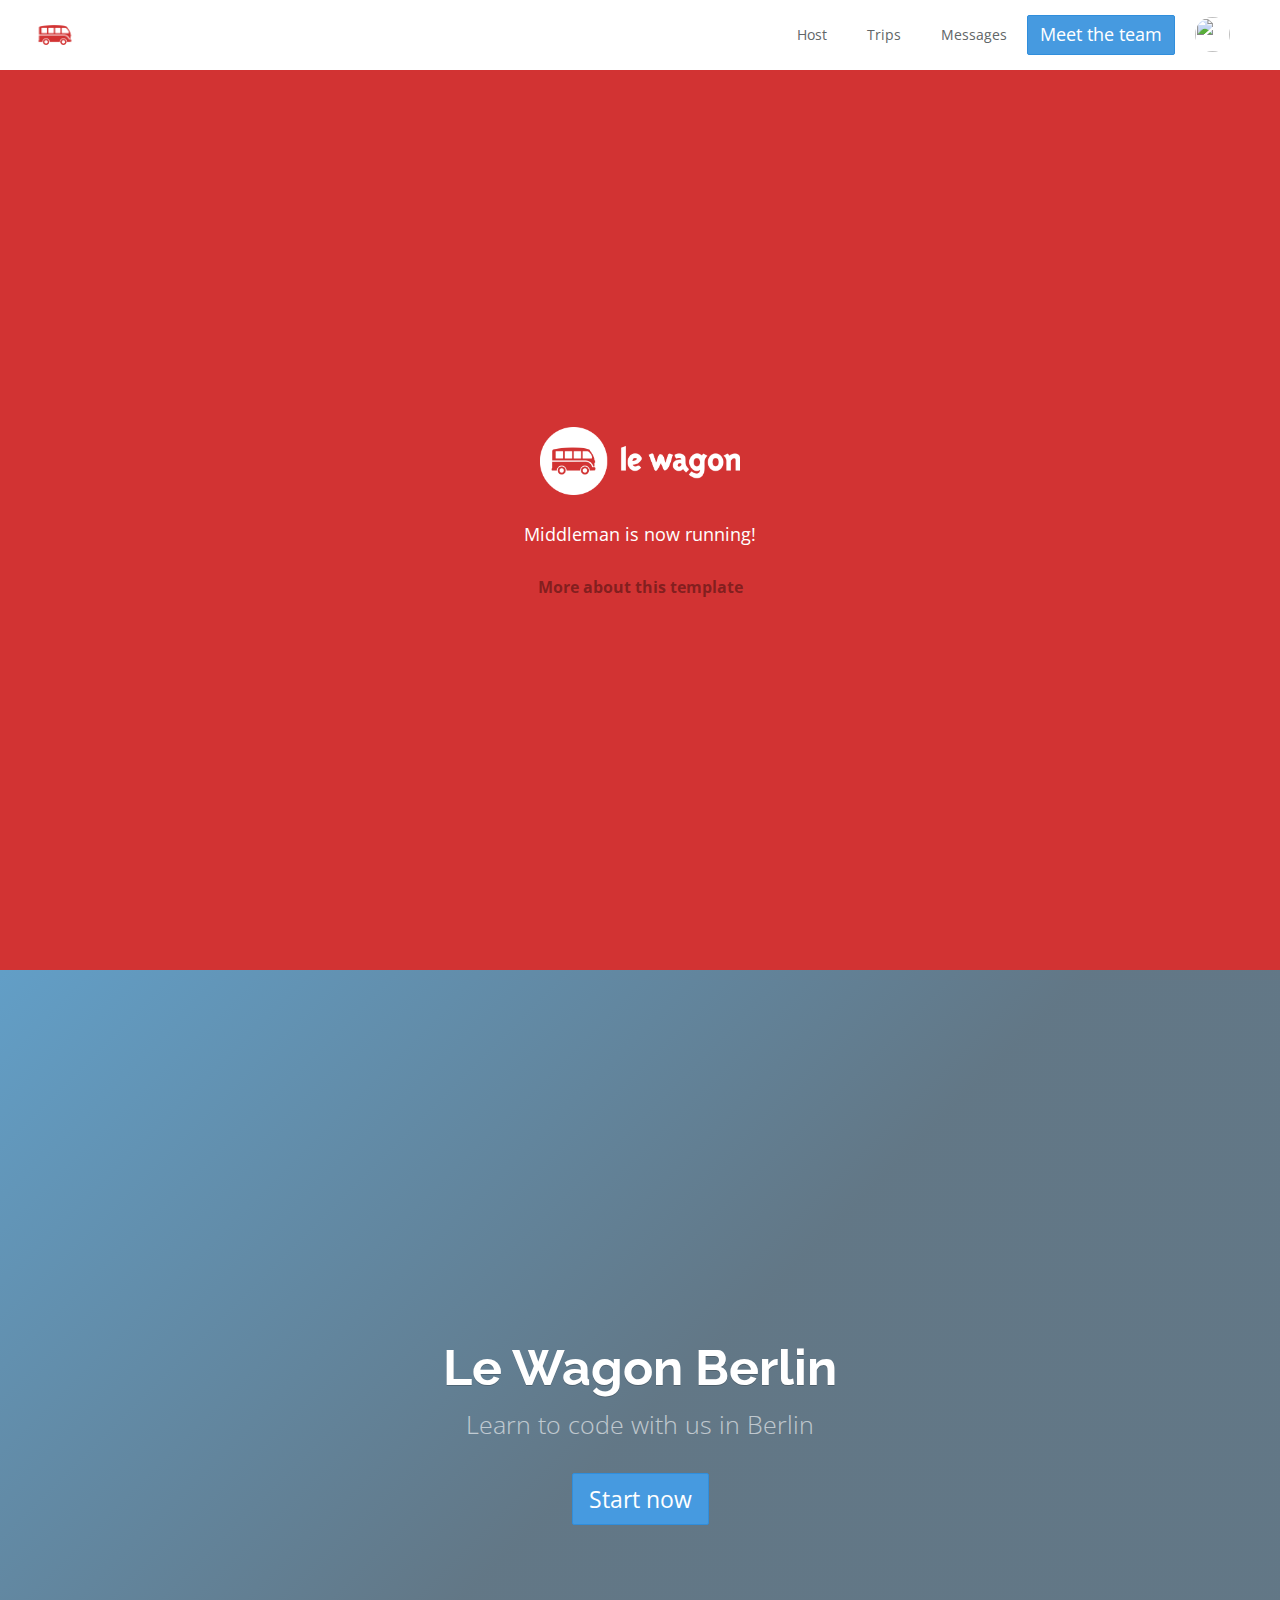
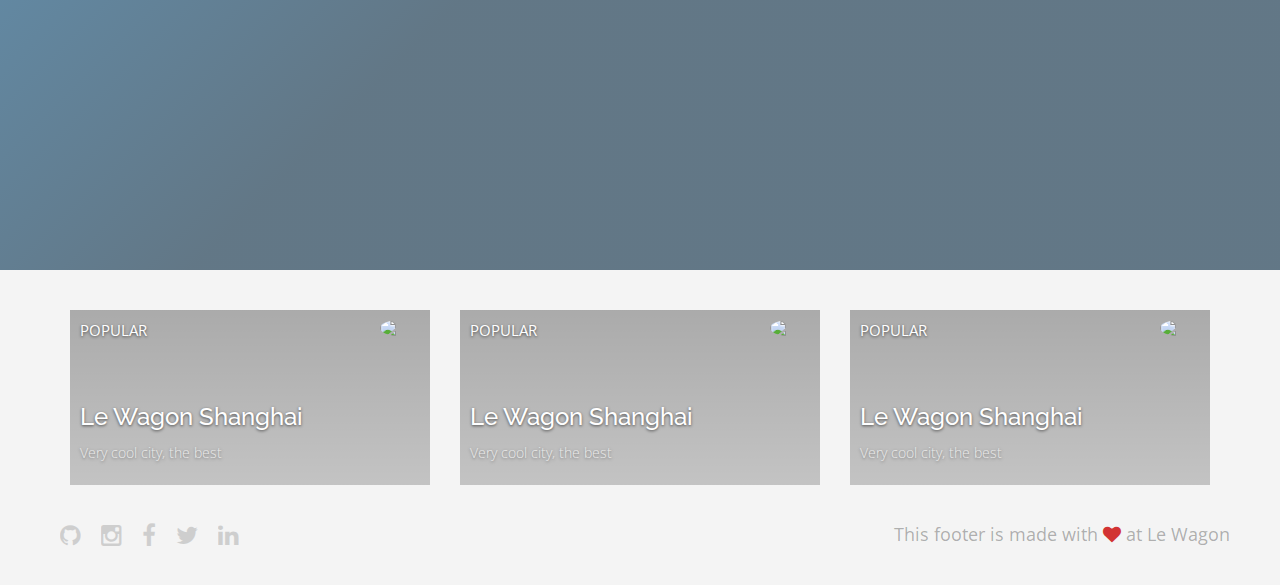
==== index.html @ bb5f1105 "Automated commit at 2017-10-23 10:32:48 UTC by middleman-deploy 2.0.0-alpha" ====
<!doctype html>
<html>
  <head>
    <meta charset="utf-8">
    <meta http-equiv="x-ua-compatible" content="ie=edge">
    <meta name="viewport"
          content="width=device-width, initial-scale=1, shrink-to-fit=no">
    <!-- Use the title from a page's frontmatter if it has one -->
    <title>Le Wagon - Middleman</title>
    <link href="stylesheets/application-5fa5c49d.css" rel="stylesheet" />
    <script src="javascripts/application-93de88c9.js"></script>
    <link href="images/favicon-f15af148.png" rel="icon" type="image/png" />
  </head>
  <body>


    <div class="navbar-wagon">
  <!-- Logo -->
  <a href="/" class="navbar-wagon-brand">
    <img src="images/logo-acc9c0ec.png" id="logo" alt="Logo" />
  </a>

  <!-- Right Navigation -->
  <div class="navbar-wagon-right hidden-xs hidden-sm">

    <a href="" class="navbar-wagon-item navbar-wagon-link">Host</a>
    <a href="" class="navbar-wagon-item navbar-wagon-link">Trips</a>
    <a href="" class="navbar-wagon-item navbar-wagon-link">Messages</a>
    <a href="team.html" class="btn btn-primary">Meet the team</a>

    <!-- Profile picture with dropdown list -->
    <div class="navbar-wagon-item">
      <div class="dropdown">
        <img src="https://kitt.lewagon.com/placeholder/users/ssaunier" class="avatar dropdown-toggle" id="navbar-wagon-menu" data-toggle="dropdown">
        <ul class="dropdown-menu dropdown-menu-right navbar-wagon-dropdown-menu">
          <li><a href="#">Profile</a></li>
          <li><a href="#">Dashboard</a></li>
          <li><a href="#">Log Out</a></li>
        </ul>
      </div>
    </div>
  </div>

  <!-- Dropdown appearing on mobile only -->
  <div class="navbar-wagon-item hidden-md hidden-lg">
    <div class="dropdown">
      <i class="fa fa-bars dropdown-toggle" data-toggle="dropdown"></i>
      <ul class="dropdown-menu dropdown-menu-right navbar-wagon-dropdown-menu">
        <li><a href="#">Host</a></li>
        <li><a href="#">Trips</a></li>
        <li><a href="#">Messagese</a></li>
      </ul>
    </div>
  </div>
</div>
   <!-- inject layouts/_navbar.html.erb -->
    <div id="home">
  <div class="home-content">
    <img src="images/logo-acc9c0ec.png" width="200" alt="Logo" />
    <p>
      Middleman is now running!
    </p>
    <p class="about">
      <a href="about.html">More about this template</a>
    </p>
  </div>
</div>

<div class="banner" style="background-image: linear-gradient(-225deg, rgba(0,101,168,0.6) 0%, rgba(0,36,61,0.6) 50%), url('https://kitt.lewagon.com/placeholder/cities/berlin');">
  <div class="banner-content">
    <h1>Le Wagon Berlin</h1>
    <p>Learn to code with us in Berlin</p>
    <a class="btn btn-primary btn-lg">Start now</a>
  </div>
</div>

<div class="container">
  <div class="row">
    <div class="col-xs-12 col-sm-4">
      <div class="card" style="background-image: linear-gradient(rgba(0,0,0,0.3), rgba(0,0,0,0.2)), url('https://kitt.lewagon.com/placeholder/cities/shanghai');">
        <div class="card-category">Popular</div>
        <div class="card-description">
          <h2>Le Wagon Shanghai</h2>
          <p>Very cool city, the best</p>
        </div>
        <img class="card-user" src="https://kitt.lewagon.com/placeholder/users/tgenaitay">
        <a class="card-link" href="#" ></a>
      </div>
    </div>
    <div class="col-xs-12 col-sm-4">
      <div class="card" style="background-image: linear-gradient(rgba(0,0,0,0.3), rgba(0,0,0,0.2)), url('https://kitt.lewagon.com/placeholder/cities/shanghai');">
        <div class="card-category">Popular</div>
        <div class="card-description">
          <h2>Le Wagon Shanghai</h2>
          <p>Very cool city, the best</p>
        </div>
        <img class="card-user" src="https://kitt.lewagon.com/placeholder/users/tgenaitay">
        <a class="card-link" href="#" ></a>
      </div>
    </div>
    <div class="col-xs-12 col-sm-4">
      <div class="card" style="background-image: linear-gradient(rgba(0,0,0,0.3), rgba(0,0,0,0.2)), url('https://kitt.lewagon.com/placeholder/cities/shanghai');">
        <div class="card-category">Popular</div>
        <div class="card-description">
          <h2>Le Wagon Shanghai</h2>
          <p>Very cool city, the best</p>
        </div>
        <img class="card-user" src="https://kitt.lewagon.com/placeholder/users/tgenaitay">
        <a class="card-link" href="#" ></a>
      </div>
    </div>
  </div>
</div>







                      <!-- Page content is injected here -->
    <div class="footer">
  <div class="footer-links">
    <a href="#"><i class="fa fa-github"></i></a>
    <a href="#"><i class="fa fa-instagram"></i></a>
    <a href="#"><i class="fa fa-facebook"></i></a>
    <a href="#"><i class="fa fa-twitter"></i></a>
    <a href="#"><i class="fa fa-linkedin"></i></a>
  </div>
  <div class="footer-copyright">
    This footer is made with <i class="fa fa-heart"></i> at Le Wagon
  </div>
</div>
   <!-- inject layouts/_footer.html.erb -->

  </body>
</html>
---- stylesheets/application-5fa5c49d.css ----
@import url("https://fonts.googleapis.com/css?family=Open+Sans:400,300,700|Raleway:400,100,300,700,500");/*!
 * Bootstrap v3.3.7 (http://getbootstrap.com)
 * Copyright 2011-2016 Twitter, Inc.
 * Licensed under MIT (https://github.com/twbs/bootstrap/blob/master/LICENSE)
 *//*! normalize.css v3.0.3 | MIT License | github.com/necolas/normalize.css */html{font-family:sans-serif;-ms-text-size-adjust:100%;-webkit-text-size-adjust:100%}body{margin:0}article,aside,details,figcaption,figure,footer,header,hgroup,main,menu,nav,section,summary{display:block}audio,canvas,progress,video{display:inline-block;vertical-align:baseline}audio:not([controls]){display:none;height:0}[hidden],template{display:none}a{background-color:transparent}a:active,a:hover{outline:0}abbr[title]{border-bottom:1px dotted}b,strong{font-weight:bold}dfn{font-style:italic}h1{font-size:2em;margin:0.67em 0}mark{background:#ff0;color:#000}small{font-size:80%}sub,sup{font-size:75%;line-height:0;position:relative;vertical-align:baseline}sup{top:-0.5em}sub{bottom:-0.25em}img{border:0}svg:not(:root){overflow:hidden}figure{margin:1em 40px}hr{-webkit-box-sizing:content-box;box-sizing:content-box;height:0}pre{overflow:auto}code,kbd,pre,samp{font-family:monospace, monospace;font-size:1em}button,input,optgroup,select,textarea{color:inherit;font:inherit;margin:0}button{overflow:visible}button,select{text-transform:none}button,html input[type="button"],input[type="reset"],input[type="submit"]{-webkit-appearance:button;cursor:pointer}button[disabled],html input[disabled]{cursor:default}button::-moz-focus-inner,input::-moz-focus-inner{border:0;padding:0}input{line-height:normal}input[type="checkbox"],input[type="radio"]{-webkit-box-sizing:border-box;box-sizing:border-box;padding:0}input[type="number"]::-webkit-inner-spin-button,input[type="number"]::-webkit-outer-spin-button{height:auto}input[type="search"]{-webkit-appearance:textfield;-webkit-box-sizing:content-box;box-sizing:content-box}input[type="search"]::-webkit-search-cancel-button,input[type="search"]::-webkit-search-decoration{-webkit-appearance:none}fieldset{border:1px solid #c0c0c0;margin:0 2px;padding:0.35em 0.625em 0.75em}legend{border:0;padding:0}textarea{overflow:auto}optgroup{font-weight:bold}table{border-collapse:collapse;border-spacing:0}td,th{padding:0}/*! Source: https://github.com/h5bp/html5-boilerplate/blob/master/src/css/main.css */@media print{*,*:before,*:after{background:transparent !important;color:#000 !important;-webkit-box-shadow:none !important;box-shadow:none !important;text-shadow:none !important}a,a:visited{text-decoration:underline}a[href]:after{content:" (" attr(href) ")"}abbr[title]:after{content:" (" attr(title) ")"}a[href^="#"]:after,a[href^="javascript:"]:after{content:""}pre,blockquote{border:1px solid #999;page-break-inside:avoid}thead{display:table-header-group}tr,img{page-break-inside:avoid}img{max-width:100% !important}p,h2,h3{orphans:3;widows:3}h2,h3{page-break-after:avoid}.navbar{display:none}.btn>.caret,.dropup>.btn>.caret{border-top-color:#000 !important}.label{border:1px solid #000}.table{border-collapse:collapse !important}.table td,.table th{background-color:#fff !important}.table-bordered th,.table-bordered td{border:1px solid #ddd !important}}@font-face{font-family:'Glyphicons Halflings';src:url("../assets/bootstrap/glyphicons-halflings-regular-86b6f62b.eot");src:url("../assets/bootstrap/glyphicons-halflings-regular-86b6f62b.eot?#iefix") format("embedded-opentype"),url("../assets/bootstrap/glyphicons-halflings-regular-ca35b697.woff2") format("woff2"),url("../assets/bootstrap/glyphicons-halflings-regular-278e49a8.woff") format("woff"),url("../assets/bootstrap/glyphicons-halflings-regular-44bc1850.ttf") format("truetype"),url("../assets/bootstrap/glyphicons-halflings-regular-de51a849.svg#glyphicons_halflingsregular") format("svg")}.glyphicon{position:relative;top:1px;display:inline-block;font-family:'Glyphicons Halflings';font-style:normal;font-weight:normal;line-height:1;-webkit-font-smoothing:antialiased;-moz-osx-font-smoothing:grayscale}.glyphicon-asterisk:before{content:"\002a"}.glyphicon-plus:before{content:"\002b"}.glyphicon-euro:before,.glyphicon-eur:before{content:"\20ac"}.glyphicon-minus:before{content:"\2212"}.glyphicon-cloud:before{content:"\2601"}.glyphicon-envelope:before{content:"\2709"}.glyphicon-pencil:before{content:"\270f"}.glyphicon-glass:before{content:"\e001"}.glyphicon-music:before{content:"\e002"}.glyphicon-search:before{content:"\e003"}.glyphicon-heart:before{content:"\e005"}.glyphicon-star:before{content:"\e006"}.glyphicon-star-empty:before{content:"\e007"}.glyphicon-user:before{content:"\e008"}.glyphicon-film:before{content:"\e009"}.glyphicon-th-large:before{content:"\e010"}.glyphicon-th:before{content:"\e011"}.glyphicon-th-list:before{content:"\e012"}.glyphicon-ok:before{content:"\e013"}.glyphicon-remove:before{content:"\e014"}.glyphicon-zoom-in:before{content:"\e015"}.glyphicon-zoom-out:before{content:"\e016"}.glyphicon-off:before{content:"\e017"}.glyphicon-signal:before{content:"\e018"}.glyphicon-cog:before{content:"\e019"}.glyphicon-trash:before{content:"\e020"}.glyphicon-home:before{content:"\e021"}.glyphicon-file:before{content:"\e022"}.glyphicon-time:before{content:"\e023"}.glyphicon-road:before{content:"\e024"}.glyphicon-download-alt:before{content:"\e025"}.glyphicon-download:before{content:"\e026"}.glyphicon-upload:before{content:"\e027"}.glyphicon-inbox:before{content:"\e028"}.glyphicon-play-circle:before{content:"\e029"}.glyphicon-repeat:before{content:"\e030"}.glyphicon-refresh:before{content:"\e031"}.glyphicon-list-alt:before{content:"\e032"}.glyphicon-lock:before{content:"\e033"}.glyphicon-flag:before{content:"\e034"}.glyphicon-headphones:before{content:"\e035"}.glyphicon-volume-off:before{content:"\e036"}.glyphicon-volume-down:before{content:"\e037"}.glyphicon-volume-up:before{content:"\e038"}.glyphicon-qrcode:before{content:"\e039"}.glyphicon-barcode:before{content:"\e040"}.glyphicon-tag:before{content:"\e041"}.glyphicon-tags:before{content:"\e042"}.glyphicon-book:before{content:"\e043"}.glyphicon-bookmark:before{content:"\e044"}.glyphicon-print:before{content:"\e045"}.glyphicon-camera:before{content:"\e046"}.glyphicon-font:before{content:"\e047"}.glyphicon-bold:before{content:"\e048"}.glyphicon-italic:before{content:"\e049"}.glyphicon-text-height:before{content:"\e050"}.glyphicon-text-width:before{content:"\e051"}.glyphicon-align-left:before{content:"\e052"}.glyphicon-align-center:before{content:"\e053"}.glyphicon-align-right:before{content:"\e054"}.glyphicon-align-justify:before{content:"\e055"}.glyphicon-list:before{content:"\e056"}.glyphicon-indent-left:before{content:"\e057"}.glyphicon-indent-right:before{content:"\e058"}.glyphicon-facetime-video:before{content:"\e059"}.glyphicon-picture:before{content:"\e060"}.glyphicon-map-marker:before{content:"\e062"}.glyphicon-adjust:before{content:"\e063"}.glyphicon-tint:before{content:"\e064"}.glyphicon-edit:before{content:"\e065"}.glyphicon-share:before{content:"\e066"}.glyphicon-check:before{content:"\e067"}.glyphicon-move:before{content:"\e068"}.glyphicon-step-backward:before{content:"\e069"}.glyphicon-fast-backward:before{content:"\e070"}.glyphicon-backward:before{content:"\e071"}.glyphicon-play:before{content:"\e072"}.glyphicon-pause:before{content:"\e073"}.glyphicon-stop:before{content:"\e074"}.glyphicon-forward:before{content:"\e075"}.glyphicon-fast-forward:before{content:"\e076"}.glyphicon-step-forward:before{content:"\e077"}.glyphicon-eject:before{content:"\e078"}.glyphicon-chevron-left:before{content:"\e079"}.glyphicon-chevron-right:before{content:"\e080"}.glyphicon-plus-sign:before{content:"\e081"}.glyphicon-minus-sign:before{content:"\e082"}.glyphicon-remove-sign:before{content:"\e083"}.glyphicon-ok-sign:before{content:"\e084"}.glyphicon-question-sign:before{content:"\e085"}.glyphicon-info-sign:before{content:"\e086"}.glyphicon-screenshot:before{content:"\e087"}.glyphicon-remove-circle:before{content:"\e088"}.glyphicon-ok-circle:before{content:"\e089"}.glyphicon-ban-circle:before{content:"\e090"}.glyphicon-arrow-left:before{content:"\e091"}.glyphicon-arrow-right:before{content:"\e092"}.glyphicon-arrow-up:before{content:"\e093"}.glyphicon-arrow-down:before{content:"\e094"}.glyphicon-share-alt:before{content:"\e095"}.glyphicon-resize-full:before{content:"\e096"}.glyphicon-resize-small:before{content:"\e097"}.glyphicon-exclamation-sign:before{content:"\e101"}.glyphicon-gift:before{content:"\e102"}.glyphicon-leaf:before{content:"\e103"}.glyphicon-fire:before{content:"\e104"}.glyphicon-eye-open:before{content:"\e105"}.glyphicon-eye-close:before{content:"\e106"}.glyphicon-warning-sign:before{content:"\e107"}.glyphicon-plane:before{content:"\e108"}.glyphicon-calendar:before{content:"\e109"}.glyphicon-random:before{content:"\e110"}.glyphicon-comment:before{content:"\e111"}.glyphicon-magnet:before{content:"\e112"}.glyphicon-chevron-up:before{content:"\e113"}.glyphicon-chevron-down:before{content:"\e114"}.glyphicon-retweet:before{content:"\e115"}.glyphicon-shopping-cart:before{content:"\e116"}.glyphicon-folder-close:before{content:"\e117"}.glyphicon-folder-open:before{content:"\e118"}.glyphicon-resize-vertical:before{content:"\e119"}.glyphicon-resize-horizontal:before{content:"\e120"}.glyphicon-hdd:before{content:"\e121"}.glyphicon-bullhorn:before{content:"\e122"}.glyphicon-bell:before{content:"\e123"}.glyphicon-certificate:before{content:"\e124"}.glyphicon-thumbs-up:before{content:"\e125"}.glyphicon-thumbs-down:before{content:"\e126"}.glyphicon-hand-right:before{content:"\e127"}.glyphicon-hand-left:before{content:"\e128"}.glyphicon-hand-up:before{content:"\e129"}.glyphicon-hand-down:before{content:"\e130"}.glyphicon-circle-arrow-right:before{content:"\e131"}.glyphicon-circle-arrow-left:before{content:"\e132"}.glyphicon-circle-arrow-up:before{content:"\e133"}.glyphicon-circle-arrow-down:before{content:"\e134"}.glyphicon-globe:before{content:"\e135"}.glyphicon-wrench:before{content:"\e136"}.glyphicon-tasks:before{content:"\e137"}.glyphicon-filter:before{content:"\e138"}.glyphicon-briefcase:before{content:"\e139"}.glyphicon-fullscreen:before{content:"\e140"}.glyphicon-dashboard:before{content:"\e141"}.glyphicon-paperclip:before{content:"\e142"}.glyphicon-heart-empty:before{content:"\e143"}.glyphicon-link:before{content:"\e144"}.glyphicon-phone:before{content:"\e145"}.glyphicon-pushpin:before{content:"\e146"}.glyphicon-usd:before{content:"\e148"}.glyphicon-gbp:before{content:"\e149"}.glyphicon-sort:before{content:"\e150"}.glyphicon-sort-by-alphabet:before{content:"\e151"}.glyphicon-sort-by-alphabet-alt:before{content:"\e152"}.glyphicon-sort-by-order:before{content:"\e153"}.glyphicon-sort-by-order-alt:before{content:"\e154"}.glyphicon-sort-by-attributes:before{content:"\e155"}.glyphicon-sort-by-attributes-alt:before{content:"\e156"}.glyphicon-unchecked:before{content:"\e157"}.glyphicon-expand:before{content:"\e158"}.glyphicon-collapse-down:before{content:"\e159"}.glyphicon-collapse-up:before{content:"\e160"}.glyphicon-log-in:before{content:"\e161"}.glyphicon-flash:before{content:"\e162"}.glyphicon-log-out:before{content:"\e163"}.glyphicon-new-window:before{content:"\e164"}.glyphicon-record:before{content:"\e165"}.glyphicon-save:before{content:"\e166"}.glyphicon-open:before{content:"\e167"}.glyphicon-saved:before{content:"\e168"}.glyphicon-import:before{content:"\e169"}.glyphicon-export:before{content:"\e170"}.glyphicon-send:before{content:"\e171"}.glyphicon-floppy-disk:before{content:"\e172"}.glyphicon-floppy-saved:before{content:"\e173"}.glyphicon-floppy-remove:before{content:"\e174"}.glyphicon-floppy-save:before{content:"\e175"}.glyphicon-floppy-open:before{content:"\e176"}.glyphicon-credit-card:before{content:"\e177"}.glyphicon-transfer:before{content:"\e178"}.glyphicon-cutlery:before{content:"\e179"}.glyphicon-header:before{content:"\e180"}.glyphicon-compressed:before{content:"\e181"}.glyphicon-earphone:before{content:"\e182"}.glyphicon-phone-alt:before{content:"\e183"}.glyphicon-tower:before{content:"\e184"}.glyphicon-stats:before{content:"\e185"}.glyphicon-sd-video:before{content:"\e186"}.glyphicon-hd-video:before{content:"\e187"}.glyphicon-subtitles:before{content:"\e188"}.glyphicon-sound-stereo:before{content:"\e189"}.glyphicon-sound-dolby:before{content:"\e190"}.glyphicon-sound-5-1:before{content:"\e191"}.glyphicon-sound-6-1:before{content:"\e192"}.glyphicon-sound-7-1:before{content:"\e193"}.glyphicon-copyright-mark:before{content:"\e194"}.glyphicon-registration-mark:before{content:"\e195"}.glyphicon-cloud-download:before{content:"\e197"}.glyphicon-cloud-upload:before{content:"\e198"}.glyphicon-tree-conifer:before{content:"\e199"}.glyphicon-tree-deciduous:before{content:"\e200"}.glyphicon-cd:before{content:"\e201"}.glyphicon-save-file:before{content:"\e202"}.glyphicon-open-file:before{content:"\e203"}.glyphicon-level-up:before{content:"\e204"}.glyphicon-copy:before{content:"\e205"}.glyphicon-paste:before{content:"\e206"}.glyphicon-alert:before{content:"\e209"}.glyphicon-equalizer:before{content:"\e210"}.glyphicon-king:before{content:"\e211"}.glyphicon-queen:before{content:"\e212"}.glyphicon-pawn:before{content:"\e213"}.glyphicon-bishop:before{content:"\e214"}.glyphicon-knight:before{content:"\e215"}.glyphicon-baby-formula:before{content:"\e216"}.glyphicon-tent:before{content:"\26fa"}.glyphicon-blackboard:before{content:"\e218"}.glyphicon-bed:before{content:"\e219"}.glyphicon-apple:before{content:"\f8ff"}.glyphicon-erase:before{content:"\e221"}.glyphicon-hourglass:before{content:"\231b"}.glyphicon-lamp:before{content:"\e223"}.glyphicon-duplicate:before{content:"\e224"}.glyphicon-piggy-bank:before{content:"\e225"}.glyphicon-scissors:before{content:"\e226"}.glyphicon-bitcoin:before{content:"\e227"}.glyphicon-btc:before{content:"\e227"}.glyphicon-xbt:before{content:"\e227"}.glyphicon-yen:before{content:"\00a5"}.glyphicon-jpy:before{content:"\00a5"}.glyphicon-ruble:before{content:"\20bd"}.glyphicon-rub:before{content:"\20bd"}.glyphicon-scale:before{content:"\e230"}.glyphicon-ice-lolly:before{content:"\e231"}.glyphicon-ice-lolly-tasted:before{content:"\e232"}.glyphicon-education:before{content:"\e233"}.glyphicon-option-horizontal:before{content:"\e234"}.glyphicon-option-vertical:before{content:"\e235"}.glyphicon-menu-hamburger:before{content:"\e236"}.glyphicon-modal-window:before{content:"\e237"}.glyphicon-oil:before{content:"\e238"}.glyphicon-grain:before{content:"\e239"}.glyphicon-sunglasses:before{content:"\e240"}.glyphicon-text-size:before{content:"\e241"}.glyphicon-text-color:before{content:"\e242"}.glyphicon-text-background:before{content:"\e243"}.glyphicon-object-align-top:before{content:"\e244"}.glyphicon-object-align-bottom:before{content:"\e245"}.glyphicon-object-align-horizontal:before{content:"\e246"}.glyphicon-object-align-left:before{content:"\e247"}.glyphicon-object-align-vertical:before{content:"\e248"}.glyphicon-object-align-right:before{content:"\e249"}.glyphicon-triangle-right:before{content:"\e250"}.glyphicon-triangle-left:before{content:"\e251"}.glyphicon-triangle-bottom:before{content:"\e252"}.glyphicon-triangle-top:before{content:"\e253"}.glyphicon-console:before{content:"\e254"}.glyphicon-superscript:before{content:"\e255"}.glyphicon-subscript:before{content:"\e256"}.glyphicon-menu-left:before{content:"\e257"}.glyphicon-menu-right:before{content:"\e258"}.glyphicon-menu-down:before{content:"\e259"}.glyphicon-menu-up:before{content:"\e260"}*{-webkit-box-sizing:border-box;box-sizing:border-box}*:before,*:after{-webkit-box-sizing:border-box;box-sizing:border-box}html{font-size:10px;-webkit-tap-highlight-color:transparent}body{font-family:"Open Sans", "Helvetica", "sans-serif";font-size:18px;line-height:1.42857143;color:#333333;background-color:#F4F4F4}input,button,select,textarea{font-family:inherit;font-size:inherit;line-height:inherit}a{color:#469AE0;text-decoration:none}a:hover,a:focus{color:#1f74ba;text-decoration:underline}a:focus{outline:5px auto -webkit-focus-ring-color;outline-offset:-2px}figure{margin:0}img{vertical-align:middle}.img-responsive{display:block;max-width:100%;height:auto}.img-rounded{border-radius:2px}.img-thumbnail{padding:4px;line-height:1.42857143;background-color:#F4F4F4;border:1px solid #ddd;border-radius:2px;-webkit-transition:all 0.2s ease-in-out;transition:all 0.2s ease-in-out;display:inline-block;max-width:100%;height:auto}.img-circle{border-radius:50%}hr{margin-top:25px;margin-bottom:25px;border:0;border-top:1px solid #eeeeee}.sr-only{position:absolute;width:1px;height:1px;margin:-1px;padding:0;overflow:hidden;clip:rect(0, 0, 0, 0);border:0}.sr-only-focusable:active,.sr-only-focusable:focus{position:static;width:auto;height:auto;margin:0;overflow:visible;clip:auto}[role="button"]{cursor:pointer}h1,h2,h3,h4,h5,h6,.h1,.h2,.h3,.h4,.h5,.h6{font-family:"Raleway", "Helvetica", "sans-serif";font-weight:500;line-height:1.1;color:inherit}h1 small,h1 .small,h2 small,h2 .small,h3 small,h3 .small,h4 small,h4 .small,h5 small,h5 .small,h6 small,h6 .small,.h1 small,.h1 .small,.h2 small,.h2 .small,.h3 small,.h3 .small,.h4 small,.h4 .small,.h5 small,.h5 .small,.h6 small,.h6 .small{font-weight:normal;line-height:1;color:#777777}h1,.h1,h2,.h2,h3,.h3{margin-top:25px;margin-bottom:12.5px}h1 small,h1 .small,.h1 small,.h1 .small,h2 small,h2 .small,.h2 small,.h2 .small,h3 small,h3 .small,.h3 small,.h3 .small{font-size:65%}h4,.h4,h5,.h5,h6,.h6{margin-top:12.5px;margin-bottom:12.5px}h4 small,h4 .small,.h4 small,.h4 .small,h5 small,h5 .small,.h5 small,.h5 .small,h6 small,h6 .small,.h6 small,.h6 .small{font-size:75%}h1,.h1{font-size:46px}h2,.h2{font-size:38px}h3,.h3{font-size:31px}h4,.h4{font-size:23px}h5,.h5{font-size:18px}h6,.h6{font-size:16px}p{margin:0 0 12.5px}.lead{margin-bottom:25px;font-size:20px;font-weight:300;line-height:1.4}@media (min-width: 768px){.lead{font-size:27px}}small,.small{font-size:88%}mark,.mark{background-color:#fcf8e3;padding:.2em}.text-left{text-align:left}.text-right{text-align:right}.text-center{text-align:center}.text-justify{text-align:justify}.text-nowrap{white-space:nowrap}.text-lowercase{text-transform:lowercase}.text-uppercase,.initialism{text-transform:uppercase}.text-capitalize{text-transform:capitalize}.text-muted{color:#777777}.text-primary{color:#469AE0}a.text-primary:hover,a.text-primary:focus{color:#2381d0}.text-success{color:#3c763d}a.text-success:hover,a.text-success:focus{color:#2b542c}.text-info{color:#31708f}a.text-info:hover,a.text-info:focus{color:#245269}.text-warning{color:#8a6d3b}a.text-warning:hover,a.text-warning:focus{color:#66512c}.text-danger{color:#a94442}a.text-danger:hover,a.text-danger:focus{color:#843534}.bg-primary{color:#fff}.bg-primary{background-color:#469AE0}a.bg-primary:hover,a.bg-primary:focus{background-color:#2381d0}.bg-success{background-color:#dff0d8}a.bg-success:hover,a.bg-success:focus{background-color:#c1e2b3}.bg-info{background-color:#d9edf7}a.bg-info:hover,a.bg-info:focus{background-color:#afd9ee}.bg-warning{background-color:#fcf8e3}a.bg-warning:hover,a.bg-warning:focus{background-color:#f7ecb5}.bg-danger{background-color:#f2dede}a.bg-danger:hover,a.bg-danger:focus{background-color:#e4b9b9}.page-header{padding-bottom:11.5px;margin:50px 0 25px;border-bottom:1px solid #eeeeee}ul,ol{margin-top:0;margin-bottom:12.5px}ul ul,ul ol,ol ul,ol ol{margin-bottom:0}.list-unstyled{padding-left:0;list-style:none}.list-inline{padding-left:0;list-style:none;margin-left:-5px}.list-inline>li{display:inline-block;padding-left:5px;padding-right:5px}dl{margin-top:0;margin-bottom:25px}dt,dd{line-height:1.42857143}dt{font-weight:bold}dd{margin-left:0}.dl-horizontal dd:before,.dl-horizontal dd:after{content:" ";display:table}.dl-horizontal dd:after{clear:both}@media (min-width: 768px){.dl-horizontal dt{float:left;width:160px;clear:left;text-align:right;overflow:hidden;text-overflow:ellipsis;white-space:nowrap}.dl-horizontal dd{margin-left:180px}}abbr[title],abbr[data-original-title]{cursor:help;border-bottom:1px dotted #777777}.initialism{font-size:90%}blockquote{padding:12.5px 25px;margin:0 0 25px;font-size:22.5px;border-left:5px solid #eeeeee}blockquote p:last-child,blockquote ul:last-child,blockquote ol:last-child{margin-bottom:0}blockquote footer,blockquote small,blockquote .small{display:block;font-size:80%;line-height:1.42857143;color:#777777}blockquote footer:before,blockquote small:before,blockquote .small:before{content:'\2014 \00A0'}.blockquote-reverse,blockquote.pull-right{padding-right:15px;padding-left:0;border-right:5px solid #eeeeee;border-left:0;text-align:right}.blockquote-reverse footer:before,.blockquote-reverse small:before,.blockquote-reverse .small:before,blockquote.pull-right footer:before,blockquote.pull-right small:before,blockquote.pull-right .small:before{content:''}.blockquote-reverse footer:after,.blockquote-reverse small:after,.blockquote-reverse .small:after,blockquote.pull-right footer:after,blockquote.pull-right small:after,blockquote.pull-right .small:after{content:'\00A0 \2014'}address{margin-bottom:25px;font-style:normal;line-height:1.42857143}code,kbd,pre,samp{font-family:Menlo, Monaco, Consolas, "Courier New", monospace}code{padding:2px 4px;font-size:90%;color:#c7254e;background-color:#f9f2f4;border-radius:2px}kbd{padding:2px 4px;font-size:90%;color:#fff;background-color:#333;border-radius:2px;-webkit-box-shadow:inset 0 -1px 0 rgba(0,0,0,0.25);box-shadow:inset 0 -1px 0 rgba(0,0,0,0.25)}kbd kbd{padding:0;font-size:100%;font-weight:bold;-webkit-box-shadow:none;box-shadow:none}pre{display:block;padding:12px;margin:0 0 12.5px;font-size:17px;line-height:1.42857143;word-break:break-all;word-wrap:break-word;color:#333333;background-color:#f5f5f5;border:1px solid #ccc;border-radius:2px}pre code{padding:0;font-size:inherit;color:inherit;white-space:pre-wrap;background-color:transparent;border-radius:0}.pre-scrollable{max-height:340px;overflow-y:scroll}.container{margin-right:auto;margin-left:auto;padding-left:15px;padding-right:15px}.container:before,.container:after{content:" ";display:table}.container:after{clear:both}@media (min-width: 768px){.container{width:750px}}@media (min-width: 992px){.container{width:970px}}@media (min-width: 1200px){.container{width:1170px}}.container-fluid{margin-right:auto;margin-left:auto;padding-left:15px;padding-right:15px}.container-fluid:before,.container-fluid:after{content:" ";display:table}.container-fluid:after{clear:both}.row{margin-left:-15px;margin-right:-15px}.row:before,.row:after{content:" ";display:table}.row:after{clear:both}.col-xs-1,.col-sm-1,.col-md-1,.col-lg-1,.col-xs-2,.col-sm-2,.col-md-2,.col-lg-2,.col-xs-3,.col-sm-3,.col-md-3,.col-lg-3,.col-xs-4,.col-sm-4,.col-md-4,.col-lg-4,.col-xs-5,.col-sm-5,.col-md-5,.col-lg-5,.col-xs-6,.col-sm-6,.col-md-6,.col-lg-6,.col-xs-7,.col-sm-7,.col-md-7,.col-lg-7,.col-xs-8,.col-sm-8,.col-md-8,.col-lg-8,.col-xs-9,.col-sm-9,.col-md-9,.col-lg-9,.col-xs-10,.col-sm-10,.col-md-10,.col-lg-10,.col-xs-11,.col-sm-11,.col-md-11,.col-lg-11,.col-xs-12,.col-sm-12,.col-md-12,.col-lg-12{position:relative;min-height:1px;padding-left:15px;padding-right:15px}.col-xs-1,.col-xs-2,.col-xs-3,.col-xs-4,.col-xs-5,.col-xs-6,.col-xs-7,.col-xs-8,.col-xs-9,.col-xs-10,.col-xs-11,.col-xs-12{float:left}.col-xs-1{width:8.33333333%}.col-xs-2{width:16.66666667%}.col-xs-3{width:25%}.col-xs-4{width:33.33333333%}.col-xs-5{width:41.66666667%}.col-xs-6{width:50%}.col-xs-7{width:58.33333333%}.col-xs-8{width:66.66666667%}.col-xs-9{width:75%}.col-xs-10{width:83.33333333%}.col-xs-11{width:91.66666667%}.col-xs-12{width:100%}.col-xs-pull-0{right:auto}.col-xs-pull-1{right:8.33333333%}.col-xs-pull-2{right:16.66666667%}.col-xs-pull-3{right:25%}.col-xs-pull-4{right:33.33333333%}.col-xs-pull-5{right:41.66666667%}.col-xs-pull-6{right:50%}.col-xs-pull-7{right:58.33333333%}.col-xs-pull-8{right:66.66666667%}.col-xs-pull-9{right:75%}.col-xs-pull-10{right:83.33333333%}.col-xs-pull-11{right:91.66666667%}.col-xs-pull-12{right:100%}.col-xs-push-0{left:auto}.col-xs-push-1{left:8.33333333%}.col-xs-push-2{left:16.66666667%}.col-xs-push-3{left:25%}.col-xs-push-4{left:33.33333333%}.col-xs-push-5{left:41.66666667%}.col-xs-push-6{left:50%}.col-xs-push-7{left:58.33333333%}.col-xs-push-8{left:66.66666667%}.col-xs-push-9{left:75%}.col-xs-push-10{left:83.33333333%}.col-xs-push-11{left:91.66666667%}.col-xs-push-12{left:100%}.col-xs-offset-0{margin-left:0%}.col-xs-offset-1{margin-left:8.33333333%}.col-xs-offset-2{margin-left:16.66666667%}.col-xs-offset-3{margin-left:25%}.col-xs-offset-4{margin-left:33.33333333%}.col-xs-offset-5{margin-left:41.66666667%}.col-xs-offset-6{margin-left:50%}.col-xs-offset-7{margin-left:58.33333333%}.col-xs-offset-8{margin-left:66.66666667%}.col-xs-offset-9{margin-left:75%}.col-xs-offset-10{margin-left:83.33333333%}.col-xs-offset-11{margin-left:91.66666667%}.col-xs-offset-12{margin-left:100%}@media (min-width: 768px){.col-sm-1,.col-sm-2,.col-sm-3,.col-sm-4,.col-sm-5,.col-sm-6,.col-sm-7,.col-sm-8,.col-sm-9,.col-sm-10,.col-sm-11,.col-sm-12{float:left}.col-sm-1{width:8.33333333%}.col-sm-2{width:16.66666667%}.col-sm-3{width:25%}.col-sm-4{width:33.33333333%}.col-sm-5{width:41.66666667%}.col-sm-6{width:50%}.col-sm-7{width:58.33333333%}.col-sm-8{width:66.66666667%}.col-sm-9{width:75%}.col-sm-10{width:83.33333333%}.col-sm-11{width:91.66666667%}.col-sm-12{width:100%}.col-sm-pull-0{right:auto}.col-sm-pull-1{right:8.33333333%}.col-sm-pull-2{right:16.66666667%}.col-sm-pull-3{right:25%}.col-sm-pull-4{right:33.33333333%}.col-sm-pull-5{right:41.66666667%}.col-sm-pull-6{right:50%}.col-sm-pull-7{right:58.33333333%}.col-sm-pull-8{right:66.66666667%}.col-sm-pull-9{right:75%}.col-sm-pull-10{right:83.33333333%}.col-sm-pull-11{right:91.66666667%}.col-sm-pull-12{right:100%}.col-sm-push-0{left:auto}.col-sm-push-1{left:8.33333333%}.col-sm-push-2{left:16.66666667%}.col-sm-push-3{left:25%}.col-sm-push-4{left:33.33333333%}.col-sm-push-5{left:41.66666667%}.col-sm-push-6{left:50%}.col-sm-push-7{left:58.33333333%}.col-sm-push-8{left:66.66666667%}.col-sm-push-9{left:75%}.col-sm-push-10{left:83.33333333%}.col-sm-push-11{left:91.66666667%}.col-sm-push-12{left:100%}.col-sm-offset-0{margin-left:0%}.col-sm-offset-1{margin-left:8.33333333%}.col-sm-offset-2{margin-left:16.66666667%}.col-sm-offset-3{margin-left:25%}.col-sm-offset-4{margin-left:33.33333333%}.col-sm-offset-5{margin-left:41.66666667%}.col-sm-offset-6{margin-left:50%}.col-sm-offset-7{margin-left:58.33333333%}.col-sm-offset-8{margin-left:66.66666667%}.col-sm-offset-9{margin-left:75%}.col-sm-offset-10{margin-left:83.33333333%}.col-sm-offset-11{margin-left:91.66666667%}.col-sm-offset-12{margin-left:100%}}@media (min-width: 992px){.col-md-1,.col-md-2,.col-md-3,.col-md-4,.col-md-5,.col-md-6,.col-md-7,.col-md-8,.col-md-9,.col-md-10,.col-md-11,.col-md-12{float:left}.col-md-1{width:8.33333333%}.col-md-2{width:16.66666667%}.col-md-3{width:25%}.col-md-4{width:33.33333333%}.col-md-5{width:41.66666667%}.col-md-6{width:50%}.col-md-7{width:58.33333333%}.col-md-8{width:66.66666667%}.col-md-9{width:75%}.col-md-10{width:83.33333333%}.col-md-11{width:91.66666667%}.col-md-12{width:100%}.col-md-pull-0{right:auto}.col-md-pull-1{right:8.33333333%}.col-md-pull-2{right:16.66666667%}.col-md-pull-3{right:25%}.col-md-pull-4{right:33.33333333%}.col-md-pull-5{right:41.66666667%}.col-md-pull-6{right:50%}.col-md-pull-7{right:58.33333333%}.col-md-pull-8{right:66.66666667%}.col-md-pull-9{right:75%}.col-md-pull-10{right:83.33333333%}.col-md-pull-11{right:91.66666667%}.col-md-pull-12{right:100%}.col-md-push-0{left:auto}.col-md-push-1{left:8.33333333%}.col-md-push-2{left:16.66666667%}.col-md-push-3{left:25%}.col-md-push-4{left:33.33333333%}.col-md-push-5{left:41.66666667%}.col-md-push-6{left:50%}.col-md-push-7{left:58.33333333%}.col-md-push-8{left:66.66666667%}.col-md-push-9{left:75%}.col-md-push-10{left:83.33333333%}.col-md-push-11{left:91.66666667%}.col-md-push-12{left:100%}.col-md-offset-0{margin-left:0%}.col-md-offset-1{margin-left:8.33333333%}.col-md-offset-2{margin-left:16.66666667%}.col-md-offset-3{margin-left:25%}.col-md-offset-4{margin-left:33.33333333%}.col-md-offset-5{margin-left:41.66666667%}.col-md-offset-6{margin-left:50%}.col-md-offset-7{margin-left:58.33333333%}.col-md-offset-8{margin-left:66.66666667%}.col-md-offset-9{margin-left:75%}.col-md-offset-10{margin-left:83.33333333%}.col-md-offset-11{margin-left:91.66666667%}.col-md-offset-12{margin-left:100%}}@media (min-width: 1200px){.col-lg-1,.col-lg-2,.col-lg-3,.col-lg-4,.col-lg-5,.col-lg-6,.col-lg-7,.col-lg-8,.col-lg-9,.col-lg-10,.col-lg-11,.col-lg-12{float:left}.col-lg-1{width:8.33333333%}.col-lg-2{width:16.66666667%}.col-lg-3{width:25%}.col-lg-4{width:33.33333333%}.col-lg-5{width:41.66666667%}.col-lg-6{width:50%}.col-lg-7{width:58.33333333%}.col-lg-8{width:66.66666667%}.col-lg-9{width:75%}.col-lg-10{width:83.33333333%}.col-lg-11{width:91.66666667%}.col-lg-12{width:100%}.col-lg-pull-0{right:auto}.col-lg-pull-1{right:8.33333333%}.col-lg-pull-2{right:16.66666667%}.col-lg-pull-3{right:25%}.col-lg-pull-4{right:33.33333333%}.col-lg-pull-5{right:41.66666667%}.col-lg-pull-6{right:50%}.col-lg-pull-7{right:58.33333333%}.col-lg-pull-8{right:66.66666667%}.col-lg-pull-9{right:75%}.col-lg-pull-10{right:83.33333333%}.col-lg-pull-11{right:91.66666667%}.col-lg-pull-12{right:100%}.col-lg-push-0{left:auto}.col-lg-push-1{left:8.33333333%}.col-lg-push-2{left:16.66666667%}.col-lg-push-3{left:25%}.col-lg-push-4{left:33.33333333%}.col-lg-push-5{left:41.66666667%}.col-lg-push-6{left:50%}.col-lg-push-7{left:58.33333333%}.col-lg-push-8{left:66.66666667%}.col-lg-push-9{left:75%}.col-lg-push-10{left:83.33333333%}.col-lg-push-11{left:91.66666667%}.col-lg-push-12{left:100%}.col-lg-offset-0{margin-left:0%}.col-lg-offset-1{margin-left:8.33333333%}.col-lg-offset-2{margin-left:16.66666667%}.col-lg-offset-3{margin-left:25%}.col-lg-offset-4{margin-left:33.33333333%}.col-lg-offset-5{margin-left:41.66666667%}.col-lg-offset-6{margin-left:50%}.col-lg-offset-7{margin-left:58.33333333%}.col-lg-offset-8{margin-left:66.66666667%}.col-lg-offset-9{margin-left:75%}.col-lg-offset-10{margin-left:83.33333333%}.col-lg-offset-11{margin-left:91.66666667%}.col-lg-offset-12{margin-left:100%}}table{background-color:transparent}caption{padding-top:8px;padding-bottom:8px;color:#777777;text-align:left}th{text-align:left}.table{width:100%;max-width:100%;margin-bottom:25px}.table>thead>tr>th,.table>thead>tr>td,.table>tbody>tr>th,.table>tbody>tr>td,.table>tfoot>tr>th,.table>tfoot>tr>td{padding:8px;line-height:1.42857143;vertical-align:top;border-top:1px solid #ddd}.table>thead>tr>th{vertical-align:bottom;border-bottom:2px solid #ddd}.table>caption+thead>tr:first-child>th,.table>caption+thead>tr:first-child>td,.table>colgroup+thead>tr:first-child>th,.table>colgroup+thead>tr:first-child>td,.table>thead:first-child>tr:first-child>th,.table>thead:first-child>tr:first-child>td{border-top:0}.table>tbody+tbody{border-top:2px solid #ddd}.table .table{background-color:#F4F4F4}.table-condensed>thead>tr>th,.table-condensed>thead>tr>td,.table-condensed>tbody>tr>th,.table-condensed>tbody>tr>td,.table-condensed>tfoot>tr>th,.table-condensed>tfoot>tr>td{padding:5px}.table-bordered{border:1px solid #ddd}.table-bordered>thead>tr>th,.table-bordered>thead>tr>td,.table-bordered>tbody>tr>th,.table-bordered>tbody>tr>td,.table-bordered>tfoot>tr>th,.table-bordered>tfoot>tr>td{border:1px solid #ddd}.table-bordered>thead>tr>th,.table-bordered>thead>tr>td{border-bottom-width:2px}.table-striped>tbody>tr:nth-of-type(odd){background-color:#f9f9f9}.table-hover>tbody>tr:hover{background-color:#f5f5f5}table col[class*="col-"]{position:static;float:none;display:table-column}table td[class*="col-"],table th[class*="col-"]{position:static;float:none;display:table-cell}.table>thead>tr>td.active,.table>thead>tr>th.active,.table>thead>tr.active>td,.table>thead>tr.active>th,.table>tbody>tr>td.active,.table>tbody>tr>th.active,.table>tbody>tr.active>td,.table>tbody>tr.active>th,.table>tfoot>tr>td.active,.table>tfoot>tr>th.active,.table>tfoot>tr.active>td,.table>tfoot>tr.active>th{background-color:#f5f5f5}.table-hover>tbody>tr>td.active:hover,.table-hover>tbody>tr>th.active:hover,.table-hover>tbody>tr.active:hover>td,.table-hover>tbody>tr:hover>.active,.table-hover>tbody>tr.active:hover>th{background-color:#e8e8e8}.table>thead>tr>td.success,.table>thead>tr>th.success,.table>thead>tr.success>td,.table>thead>tr.success>th,.table>tbody>tr>td.success,.table>tbody>tr>th.success,.table>tbody>tr.success>td,.table>tbody>tr.success>th,.table>tfoot>tr>td.success,.table>tfoot>tr>th.success,.table>tfoot>tr.success>td,.table>tfoot>tr.success>th{background-color:#dff0d8}.table-hover>tbody>tr>td.success:hover,.table-hover>tbody>tr>th.success:hover,.table-hover>tbody>tr.success:hover>td,.table-hover>tbody>tr:hover>.success,.table-hover>tbody>tr.success:hover>th{background-color:#d0e9c6}.table>thead>tr>td.info,.table>thead>tr>th.info,.table>thead>tr.info>td,.table>thead>tr.info>th,.table>tbody>tr>td.info,.table>tbody>tr>th.info,.table>tbody>tr.info>td,.table>tbody>tr.info>th,.table>tfoot>tr>td.info,.table>tfoot>tr>th.info,.table>tfoot>tr.info>td,.table>tfoot>tr.info>th{background-color:#d9edf7}.table-hover>tbody>tr>td.info:hover,.table-hover>tbody>tr>th.info:hover,.table-hover>tbody>tr.info:hover>td,.table-hover>tbody>tr:hover>.info,.table-hover>tbody>tr.info:hover>th{background-color:#c4e3f3}.table>thead>tr>td.warning,.table>thead>tr>th.warning,.table>thead>tr.warning>td,.table>thead>tr.warning>th,.table>tbody>tr>td.warning,.table>tbody>tr>th.warning,.table>tbody>tr.warning>td,.table>tbody>tr.warning>th,.table>tfoot>tr>td.warning,.table>tfoot>tr>th.warning,.table>tfoot>tr.warning>td,.table>tfoot>tr.warning>th{background-color:#fcf8e3}.table-hover>tbody>tr>td.warning:hover,.table-hover>tbody>tr>th.warning:hover,.table-hover>tbody>tr.warning:hover>td,.table-hover>tbody>tr:hover>.warning,.table-hover>tbody>tr.warning:hover>th{background-color:#faf2cc}.table>thead>tr>td.danger,.table>thead>tr>th.danger,.table>thead>tr.danger>td,.table>thead>tr.danger>th,.table>tbody>tr>td.danger,.table>tbody>tr>th.danger,.table>tbody>tr.danger>td,.table>tbody>tr.danger>th,.table>tfoot>tr>td.danger,.table>tfoot>tr>th.danger,.table>tfoot>tr.danger>td,.table>tfoot>tr.danger>th{background-color:#f2dede}.table-hover>tbody>tr>td.danger:hover,.table-hover>tbody>tr>th.danger:hover,.table-hover>tbody>tr.danger:hover>td,.table-hover>tbody>tr:hover>.danger,.table-hover>tbody>tr.danger:hover>th{background-color:#ebcccc}.table-responsive{overflow-x:auto;min-height:0.01%}@media screen and (max-width: 767px){.table-responsive{width:100%;margin-bottom:18.75px;overflow-y:hidden;-ms-overflow-style:-ms-autohiding-scrollbar;border:1px solid #ddd}.table-responsive>.table{margin-bottom:0}.table-responsive>.table>thead>tr>th,.table-responsive>.table>thead>tr>td,.table-responsive>.table>tbody>tr>th,.table-responsive>.table>tbody>tr>td,.table-responsive>.table>tfoot>tr>th,.table-responsive>.table>tfoot>tr>td{white-space:nowrap}.table-responsive>.table-bordered{border:0}.table-responsive>.table-bordered>thead>tr>th:first-child,.table-responsive>.table-bordered>thead>tr>td:first-child,.table-responsive>.table-bordered>tbody>tr>th:first-child,.table-responsive>.table-bordered>tbody>tr>td:first-child,.table-responsive>.table-bordered>tfoot>tr>th:first-child,.table-responsive>.table-bordered>tfoot>tr>td:first-child{border-left:0}.table-responsive>.table-bordered>thead>tr>th:last-child,.table-responsive>.table-bordered>thead>tr>td:last-child,.table-responsive>.table-bordered>tbody>tr>th:last-child,.table-responsive>.table-bordered>tbody>tr>td:last-child,.table-responsive>.table-bordered>tfoot>tr>th:last-child,.table-responsive>.table-bordered>tfoot>tr>td:last-child{border-right:0}.table-responsive>.table-bordered>tbody>tr:last-child>th,.table-responsive>.table-bordered>tbody>tr:last-child>td,.table-responsive>.table-bordered>tfoot>tr:last-child>th,.table-responsive>.table-bordered>tfoot>tr:last-child>td{border-bottom:0}}fieldset{padding:0;margin:0;border:0;min-width:0}legend{display:block;width:100%;padding:0;margin-bottom:25px;font-size:27px;line-height:inherit;color:#333333;border:0;border-bottom:1px solid #e5e5e5}label{display:inline-block;max-width:100%;margin-bottom:5px;font-weight:bold}input[type="search"]{-webkit-box-sizing:border-box;box-sizing:border-box}input[type="radio"],input[type="checkbox"]{margin:4px 0 0;margin-top:1px \9;line-height:normal}input[type="file"]{display:block}input[type="range"]{display:block;width:100%}select[multiple],select[size]{height:auto}input[type="file"]:focus,input[type="radio"]:focus,input[type="checkbox"]:focus{outline:5px auto -webkit-focus-ring-color;outline-offset:-2px}output{display:block;padding-top:7px;font-size:18px;line-height:1.42857143;color:#000000}.form-control{display:block;width:100%;height:39px;padding:6px 12px;font-size:18px;line-height:1.42857143;color:#000000;background-color:#fff;background-image:none;border:1px solid #ccc;border-radius:2px;-webkit-box-shadow:inset 0 1px 1px rgba(0,0,0,0.075);box-shadow:inset 0 1px 1px rgba(0,0,0,0.075);-webkit-transition:border-color ease-in-out 0.15s, box-shadow ease-in-out 0.15s;-webkit-transition:border-color ease-in-out 0.15s, -webkit-box-shadow ease-in-out 0.15s;transition:border-color ease-in-out 0.15s, -webkit-box-shadow ease-in-out 0.15s;transition:border-color ease-in-out 0.15s, box-shadow ease-in-out 0.15s;transition:border-color ease-in-out 0.15s, box-shadow ease-in-out 0.15s, -webkit-box-shadow ease-in-out 0.15s}.form-control:focus{border-color:#66afe9;outline:0;-webkit-box-shadow:inset 0 1px 1px rgba(0,0,0,0.075),0 0 8px rgba(102,175,233,0.6);box-shadow:inset 0 1px 1px rgba(0,0,0,0.075),0 0 8px rgba(102,175,233,0.6)}.form-control::-moz-placeholder{color:#999;opacity:1}.form-control:-ms-input-placeholder{color:#999}.form-control::-webkit-input-placeholder{color:#999}.form-control::-ms-expand{border:0;background-color:transparent}.form-control[disabled],.form-control[readonly],fieldset[disabled] .form-control{background-color:#eeeeee;opacity:1}.form-control[disabled],fieldset[disabled] .form-control{cursor:not-allowed}textarea.form-control{height:auto}input[type="search"]{-webkit-appearance:none}@media screen and (-webkit-min-device-pixel-ratio: 0){input[type="date"].form-control,input[type="time"].form-control,input[type="datetime-local"].form-control,input[type="month"].form-control{line-height:39px}input[type="date"].input-sm,.input-group-sm>input[type="date"].form-control,.input-group-sm>input[type="date"].input-group-addon,.input-group-sm>.input-group-btn>input[type="date"].btn,.input-group-sm input[type="date"],input[type="time"].input-sm,.input-group-sm>input[type="time"].form-control,.input-group-sm>input[type="time"].input-group-addon,.input-group-sm>.input-group-btn>input[type="time"].btn,.input-group-sm input[type="time"],input[type="datetime-local"].input-sm,.input-group-sm>input[type="datetime-local"].form-control,.input-group-sm>input[type="datetime-local"].input-group-addon,.input-group-sm>.input-group-btn>input[type="datetime-local"].btn,.input-group-sm input[type="datetime-local"],input[type="month"].input-sm,.input-group-sm>input[type="month"].form-control,.input-group-sm>input[type="month"].input-group-addon,.input-group-sm>.input-group-btn>input[type="month"].btn,.input-group-sm input[type="month"]{line-height:36px}input[type="date"].input-lg,.input-group-lg>input[type="date"].form-control,.input-group-lg>input[type="date"].input-group-addon,.input-group-lg>.input-group-btn>input[type="date"].btn,.input-group-lg input[type="date"],input[type="time"].input-lg,.input-group-lg>input[type="time"].form-control,.input-group-lg>input[type="time"].input-group-addon,.input-group-lg>.input-group-btn>input[type="time"].btn,.input-group-lg input[type="time"],input[type="datetime-local"].input-lg,.input-group-lg>input[type="datetime-local"].form-control,.input-group-lg>input[type="datetime-local"].input-group-addon,.input-group-lg>.input-group-btn>input[type="datetime-local"].btn,.input-group-lg input[type="datetime-local"],input[type="month"].input-lg,.input-group-lg>input[type="month"].form-control,.input-group-lg>input[type="month"].input-group-addon,.input-group-lg>.input-group-btn>input[type="month"].btn,.input-group-lg input[type="month"]{line-height:53px}}.form-group{margin-bottom:15px}.radio,.checkbox{position:relative;display:block;margin-top:10px;margin-bottom:10px}.radio label,.checkbox label{min-height:25px;padding-left:20px;margin-bottom:0;font-weight:normal;cursor:pointer}.radio input[type="radio"],.radio-inline input[type="radio"],.checkbox input[type="checkbox"],.checkbox-inline input[type="checkbox"]{position:absolute;margin-left:-20px;margin-top:4px \9}.radio+.radio,.checkbox+.checkbox{margin-top:-5px}.radio-inline,.checkbox-inline{position:relative;display:inline-block;padding-left:20px;margin-bottom:0;vertical-align:middle;font-weight:normal;cursor:pointer}.radio-inline+.radio-inline,.checkbox-inline+.checkbox-inline{margin-top:0;margin-left:10px}input[type="radio"][disabled],input[type="radio"].disabled,fieldset[disabled] input[type="radio"],input[type="checkbox"][disabled],input[type="checkbox"].disabled,fieldset[disabled] input[type="checkbox"]{cursor:not-allowed}.radio-inline.disabled,fieldset[disabled] .radio-inline,.checkbox-inline.disabled,fieldset[disabled] .checkbox-inline{cursor:not-allowed}.radio.disabled label,fieldset[disabled] .radio label,.checkbox.disabled label,fieldset[disabled] .checkbox label{cursor:not-allowed}.form-control-static{padding-top:7px;padding-bottom:7px;margin-bottom:0;min-height:43px}.form-control-static.input-lg,.input-group-lg>.form-control-static.form-control,.input-group-lg>.form-control-static.input-group-addon,.input-group-lg>.input-group-btn>.form-control-static.btn,.form-control-static.input-sm,.input-group-sm>.form-control-static.form-control,.input-group-sm>.form-control-static.input-group-addon,.input-group-sm>.input-group-btn>.form-control-static.btn{padding-left:0;padding-right:0}.input-sm,.input-group-sm>.form-control,.input-group-sm>.input-group-addon,.input-group-sm>.input-group-btn>.btn{height:36px;padding:5px 10px;font-size:16px;line-height:1.5;border-radius:2px}select.input-sm,.input-group-sm>select.form-control,.input-group-sm>select.input-group-addon,.input-group-sm>.input-group-btn>select.btn{height:36px;line-height:36px}textarea.input-sm,.input-group-sm>textarea.form-control,.input-group-sm>textarea.input-group-addon,.input-group-sm>.input-group-btn>textarea.btn,select[multiple].input-sm,.input-group-sm>select[multiple].form-control,.input-group-sm>select[multiple].input-group-addon,.input-group-sm>.input-group-btn>select[multiple].btn{height:auto}.form-group-sm .form-control{height:36px;padding:5px 10px;font-size:16px;line-height:1.5;border-radius:2px}.form-group-sm select.form-control{height:36px;line-height:36px}.form-group-sm textarea.form-control,.form-group-sm select[multiple].form-control{height:auto}.form-group-sm .form-control-static{height:36px;min-height:41px;padding:6px 10px;font-size:16px;line-height:1.5}.input-lg,.input-group-lg>.form-control,.input-group-lg>.input-group-addon,.input-group-lg>.input-group-btn>.btn{height:53px;padding:10px 16px;font-size:23px;line-height:1.3333333;border-radius:2px}select.input-lg,.input-group-lg>select.form-control,.input-group-lg>select.input-group-addon,.input-group-lg>.input-group-btn>select.btn{height:53px;line-height:53px}textarea.input-lg,.input-group-lg>textarea.form-control,.input-group-lg>textarea.input-group-addon,.input-group-lg>.input-group-btn>textarea.btn,select[multiple].input-lg,.input-group-lg>select[multiple].form-control,.input-group-lg>select[multiple].input-group-addon,.input-group-lg>.input-group-btn>select[multiple].btn{height:auto}.form-group-lg .form-control{height:53px;padding:10px 16px;font-size:23px;line-height:1.3333333;border-radius:2px}.form-group-lg select.form-control{height:53px;line-height:53px}.form-group-lg textarea.form-control,.form-group-lg select[multiple].form-control{height:auto}.form-group-lg .form-control-static{height:53px;min-height:48px;padding:11px 16px;font-size:23px;line-height:1.3333333}.has-feedback{position:relative}.has-feedback .form-control{padding-right:48.75px}.form-control-feedback{position:absolute;top:0;right:0;z-index:2;display:block;width:39px;height:39px;line-height:39px;text-align:center;pointer-events:none}.input-lg+.form-control-feedback,.input-group-lg>.form-control+.form-control-feedback,.input-group-lg>.input-group-addon+.form-control-feedback,.input-group-lg>.input-group-btn>.btn+.form-control-feedback,.input-group-lg+.form-control-feedback,.form-group-lg .form-control+.form-control-feedback{width:53px;height:53px;line-height:53px}.input-sm+.form-control-feedback,.input-group-sm>.form-control+.form-control-feedback,.input-group-sm>.input-group-addon+.form-control-feedback,.input-group-sm>.input-group-btn>.btn+.form-control-feedback,.input-group-sm+.form-control-feedback,.form-group-sm .form-control+.form-control-feedback{width:36px;height:36px;line-height:36px}.has-success .help-block,.has-success .control-label,.has-success .radio,.has-success .checkbox,.has-success .radio-inline,.has-success .checkbox-inline,.has-success.radio label,.has-success.checkbox label,.has-success.radio-inline label,.has-success.checkbox-inline label{color:#3c763d}.has-success .form-control{border-color:#3c763d;-webkit-box-shadow:inset 0 1px 1px rgba(0,0,0,0.075);box-shadow:inset 0 1px 1px rgba(0,0,0,0.075)}.has-success .form-control:focus{border-color:#2b542c;-webkit-box-shadow:inset 0 1px 1px rgba(0,0,0,0.075),0 0 6px #67b168;box-shadow:inset 0 1px 1px rgba(0,0,0,0.075),0 0 6px #67b168}.has-success .input-group-addon{color:#3c763d;border-color:#3c763d;background-color:#dff0d8}.has-success .form-control-feedback{color:#3c763d}.has-warning .help-block,.has-warning .control-label,.has-warning .radio,.has-warning .checkbox,.has-warning .radio-inline,.has-warning .checkbox-inline,.has-warning.radio label,.has-warning.checkbox label,.has-warning.radio-inline label,.has-warning.checkbox-inline label{color:#8a6d3b}.has-warning .form-control{border-color:#8a6d3b;-webkit-box-shadow:inset 0 1px 1px rgba(0,0,0,0.075);box-shadow:inset 0 1px 1px rgba(0,0,0,0.075)}.has-warning .form-control:focus{border-color:#66512c;-webkit-box-shadow:inset 0 1px 1px rgba(0,0,0,0.075),0 0 6px #c0a16b;box-shadow:inset 0 1px 1px rgba(0,0,0,0.075),0 0 6px #c0a16b}.has-warning .input-group-addon{color:#8a6d3b;border-color:#8a6d3b;background-color:#fcf8e3}.has-warning .form-control-feedback{color:#8a6d3b}.has-error .help-block,.has-error .control-label,.has-error .radio,.has-error .checkbox,.has-error .radio-inline,.has-error .checkbox-inline,.has-error.radio label,.has-error.checkbox label,.has-error.radio-inline label,.has-error.checkbox-inline label{color:#a94442}.has-error .form-control{border-color:#a94442;-webkit-box-shadow:inset 0 1px 1px rgba(0,0,0,0.075);box-shadow:inset 0 1px 1px rgba(0,0,0,0.075)}.has-error .form-control:focus{border-color:#843534;-webkit-box-shadow:inset 0 1px 1px rgba(0,0,0,0.075),0 0 6px #ce8483;box-shadow:inset 0 1px 1px rgba(0,0,0,0.075),0 0 6px #ce8483}.has-error .input-group-addon{color:#a94442;border-color:#a94442;background-color:#f2dede}.has-error .form-control-feedback{color:#a94442}.has-feedback label ~ .form-control-feedback{top:30px}.has-feedback label.sr-only ~ .form-control-feedback{top:0}.help-block{display:block;margin-top:5px;margin-bottom:10px;color:#737373}@media (min-width: 768px){.form-inline .form-group{display:inline-block;margin-bottom:0;vertical-align:middle}.form-inline .form-control{display:inline-block;width:auto;vertical-align:middle}.form-inline .form-control-static{display:inline-block}.form-inline .input-group{display:inline-table;vertical-align:middle}.form-inline .input-group .input-group-addon,.form-inline .input-group .input-group-btn,.form-inline .input-group .form-control{width:auto}.form-inline .input-group>.form-control{width:100%}.form-inline .control-label{margin-bottom:0;vertical-align:middle}.form-inline .radio,.form-inline .checkbox{display:inline-block;margin-top:0;margin-bottom:0;vertical-align:middle}.form-inline .radio label,.form-inline .checkbox label{padding-left:0}.form-inline .radio input[type="radio"],.form-inline .checkbox input[type="checkbox"]{position:relative;margin-left:0}.form-inline .has-feedback .form-control-feedback{top:0}}.form-horizontal .radio,.form-horizontal .checkbox,.form-horizontal .radio-inline,.form-horizontal .checkbox-inline{margin-top:0;margin-bottom:0;padding-top:7px}.form-horizontal .radio,.form-horizontal .checkbox{min-height:32px}.form-horizontal .form-group{margin-left:-15px;margin-right:-15px}.form-horizontal .form-group:before,.form-horizontal .form-group:after{content:" ";display:table}.form-horizontal .form-group:after{clear:both}@media (min-width: 768px){.form-horizontal .control-label{text-align:right;margin-bottom:0;padding-top:7px}}.form-horizontal .has-feedback .form-control-feedback{right:15px}@media (min-width: 768px){.form-horizontal .form-group-lg .control-label{padding-top:11px;font-size:23px}}@media (min-width: 768px){.form-horizontal .form-group-sm .control-label{padding-top:6px;font-size:16px}}.btn{display:inline-block;margin-bottom:0;font-weight:normal;text-align:center;vertical-align:middle;-ms-touch-action:manipulation;touch-action:manipulation;cursor:pointer;background-image:none;border:1px solid transparent;white-space:nowrap;padding:6px 12px;font-size:18px;line-height:1.42857143;border-radius:2px;-webkit-user-select:none;-moz-user-select:none;-ms-user-select:none;user-select:none}.btn:focus,.btn.focus,.btn:active:focus,.btn:active.focus,.btn.active:focus,.btn.active.focus{outline:5px auto -webkit-focus-ring-color;outline-offset:-2px}.btn:hover,.btn:focus,.btn.focus{color:#333;text-decoration:none}.btn:active,.btn.active{outline:0;background-image:none;-webkit-box-shadow:inset 0 3px 5px rgba(0,0,0,0.125);box-shadow:inset 0 3px 5px rgba(0,0,0,0.125)}.btn.disabled,.btn[disabled],fieldset[disabled] .btn{cursor:not-allowed;opacity:0.65;filter:alpha(opacity=65);-webkit-box-shadow:none;box-shadow:none}a.btn.disabled,fieldset[disabled] a.btn{pointer-events:none}.btn-default{color:#333;background-color:#fff;border-color:#ccc}.btn-default:focus,.btn-default.focus{color:#333;background-color:#e6e6e6;border-color:#8c8c8c}.btn-default:hover{color:#333;background-color:#e6e6e6;border-color:#adadad}.btn-default:active,.btn-default.active,.open>.btn-default.dropdown-toggle{color:#333;background-color:#e6e6e6;border-color:#adadad}.btn-default:active:hover,.btn-default:active:focus,.btn-default:active.focus,.btn-default.active:hover,.btn-default.active:focus,.btn-default.active.focus,.open>.btn-default.dropdown-toggle:hover,.open>.btn-default.dropdown-toggle:focus,.open>.btn-default.dropdown-toggle.focus{color:#333;background-color:#d4d4d4;border-color:#8c8c8c}.btn-default:active,.btn-default.active,.open>.btn-default.dropdown-toggle{background-image:none}.btn-default.disabled:hover,.btn-default.disabled:focus,.btn-default.disabled.focus,.btn-default[disabled]:hover,.btn-default[disabled]:focus,.btn-default[disabled].focus,fieldset[disabled] .btn-default:hover,fieldset[disabled] .btn-default:focus,fieldset[disabled] .btn-default.focus{background-color:#fff;border-color:#ccc}.btn-default .badge{color:#fff;background-color:#333}.btn-primary{color:#fff;background-color:#469AE0;border-color:#308edc}.btn-primary:focus,.btn-primary.focus{color:#fff;background-color:#2381d0;border-color:#144b79}.btn-primary:hover{color:#fff;background-color:#2381d0;border-color:#1e6eb2}.btn-primary:active,.btn-primary.active,.open>.btn-primary.dropdown-toggle{color:#fff;background-color:#2381d0;border-color:#1e6eb2}.btn-primary:active:hover,.btn-primary:active:focus,.btn-primary:active.focus,.btn-primary.active:hover,.btn-primary.active:focus,.btn-primary.active.focus,.open>.btn-primary.dropdown-toggle:hover,.open>.btn-primary.dropdown-toggle:focus,.open>.btn-primary.dropdown-toggle.focus{color:#fff;background-color:#1e6eb2;border-color:#144b79}.btn-primary:active,.btn-primary.active,.open>.btn-primary.dropdown-toggle{background-image:none}.btn-primary.disabled:hover,.btn-primary.disabled:focus,.btn-primary.disabled.focus,.btn-primary[disabled]:hover,.btn-primary[disabled]:focus,.btn-primary[disabled].focus,fieldset[disabled] .btn-primary:hover,fieldset[disabled] .btn-primary:focus,fieldset[disabled] .btn-primary.focus{background-color:#469AE0;border-color:#308edc}.btn-primary .badge{color:#469AE0;background-color:#fff}.btn-success{color:#fff;background-color:#32B796;border-color:#2da386}.btn-success:focus,.btn-success.focus{color:#fff;background-color:#278f75;border-color:#113f34}.btn-success:hover{color:#fff;background-color:#278f75;border-color:#1f735e}.btn-success:active,.btn-success.active,.open>.btn-success.dropdown-toggle{color:#fff;background-color:#278f75;border-color:#1f735e}.btn-success:active:hover,.btn-success:active:focus,.btn-success:active.focus,.btn-success.active:hover,.btn-success.active:focus,.btn-success.active.focus,.open>.btn-success.dropdown-toggle:hover,.open>.btn-success.dropdown-toggle:focus,.open>.btn-success.dropdown-toggle.focus{color:#fff;background-color:#1f735e;border-color:#113f34}.btn-success:active,.btn-success.active,.open>.btn-success.dropdown-toggle{background-image:none}.btn-success.disabled:hover,.btn-success.disabled:focus,.btn-success.disabled.focus,.btn-success[disabled]:hover,.btn-success[disabled]:focus,.btn-success[disabled].focus,fieldset[disabled] .btn-success:hover,fieldset[disabled] .btn-success:focus,fieldset[disabled] .btn-success.focus{background-color:#32B796;border-color:#2da386}.btn-success .badge{color:#32B796;background-color:#fff}.btn-info{color:#fff;background-color:#FDB631;border-color:#fdad18}.btn-info:focus,.btn-info.focus{color:#fff;background-color:#f9a302;border-color:#946101}.btn-info:hover{color:#fff;background-color:#f9a302;border-color:#d58c02}.btn-info:active,.btn-info.active,.open>.btn-info.dropdown-toggle{color:#fff;background-color:#f9a302;border-color:#d58c02}.btn-info:active:hover,.btn-info:active:focus,.btn-info:active.focus,.btn-info.active:hover,.btn-info.active:focus,.btn-info.active.focus,.open>.btn-info.dropdown-toggle:hover,.open>.btn-info.dropdown-toggle:focus,.open>.btn-info.dropdown-toggle.focus{color:#fff;background-color:#d58c02;border-color:#946101}.btn-info:active,.btn-info.active,.open>.btn-info.dropdown-toggle{background-image:none}.btn-info.disabled:hover,.btn-info.disabled:focus,.btn-info.disabled.focus,.btn-info[disabled]:hover,.btn-info[disabled]:focus,.btn-info[disabled].focus,fieldset[disabled] .btn-info:hover,fieldset[disabled] .btn-info:focus,fieldset[disabled] .btn-info.focus{background-color:#FDB631;border-color:#fdad18}.btn-info .badge{color:#FDB631;background-color:#fff}.btn-warning{color:#fff;background-color:#E67E22;border-color:#d67118}.btn-warning:focus,.btn-warning.focus{color:#fff;background-color:#bf6516;border-color:#64350b}.btn-warning:hover{color:#fff;background-color:#bf6516;border-color:#9f5412}.btn-warning:active,.btn-warning.active,.open>.btn-warning.dropdown-toggle{color:#fff;background-color:#bf6516;border-color:#9f5412}.btn-warning:active:hover,.btn-warning:active:focus,.btn-warning:active.focus,.btn-warning.active:hover,.btn-warning.active:focus,.btn-warning.active.focus,.open>.btn-warning.dropdown-toggle:hover,.open>.btn-warning.dropdown-toggle:focus,.open>.btn-warning.dropdown-toggle.focus{color:#fff;background-color:#9f5412;border-color:#64350b}.btn-warning:active,.btn-warning.active,.open>.btn-warning.dropdown-toggle{background-image:none}.btn-warning.disabled:hover,.btn-warning.disabled:focus,.btn-warning.disabled.focus,.btn-warning[disabled]:hover,.btn-warning[disabled]:focus,.btn-warning[disabled].focus,fieldset[disabled] .btn-warning:hover,fieldset[disabled] .btn-warning:focus,fieldset[disabled] .btn-warning.focus{background-color:#E67E22;border-color:#d67118}.btn-warning .badge{color:#E67E22;background-color:#fff}.btn-danger{color:#fff;background-color:#EE5F5B;border-color:#ec4844}.btn-danger:focus,.btn-danger.focus{color:#fff;background-color:#e9322d;border-color:#9f1411}.btn-danger:hover{color:#fff;background-color:#e9322d;border-color:#dc1c17}.btn-danger:active,.btn-danger.active,.open>.btn-danger.dropdown-toggle{color:#fff;background-color:#e9322d;border-color:#dc1c17}.btn-danger:active:hover,.btn-danger:active:focus,.btn-danger:active.focus,.btn-danger.active:hover,.btn-danger.active:focus,.btn-danger.active.focus,.open>.btn-danger.dropdown-toggle:hover,.open>.btn-danger.dropdown-toggle:focus,.open>.btn-danger.dropdown-toggle.focus{color:#fff;background-color:#dc1c17;border-color:#9f1411}.btn-danger:active,.btn-danger.active,.open>.btn-danger.dropdown-toggle{background-image:none}.btn-danger.disabled:hover,.btn-danger.disabled:focus,.btn-danger.disabled.focus,.btn-danger[disabled]:hover,.btn-danger[disabled]:focus,.btn-danger[disabled].focus,fieldset[disabled] .btn-danger:hover,fieldset[disabled] .btn-danger:focus,fieldset[disabled] .btn-danger.focus{background-color:#EE5F5B;border-color:#ec4844}.btn-danger .badge{color:#EE5F5B;background-color:#fff}.btn-link{color:#469AE0;font-weight:normal;border-radius:0}.btn-link,.btn-link:active,.btn-link.active,.btn-link[disabled],fieldset[disabled] .btn-link{background-color:transparent;-webkit-box-shadow:none;box-shadow:none}.btn-link,.btn-link:hover,.btn-link:focus,.btn-link:active{border-color:transparent}.btn-link:hover,.btn-link:focus{color:#1f74ba;text-decoration:underline;background-color:transparent}.btn-link[disabled]:hover,.btn-link[disabled]:focus,fieldset[disabled] .btn-link:hover,fieldset[disabled] .btn-link:focus{color:#777777;text-decoration:none}.btn-lg,.btn-group-lg>.btn{padding:10px 16px;font-size:23px;line-height:1.3333333;border-radius:2px}.btn-sm,.btn-group-sm>.btn{padding:5px 10px;font-size:16px;line-height:1.5;border-radius:2px}.btn-xs,.btn-group-xs>.btn{padding:1px 5px;font-size:16px;line-height:1.5;border-radius:2px}.btn-block{display:block;width:100%}.btn-block+.btn-block{margin-top:5px}input[type="submit"].btn-block,input[type="reset"].btn-block,input[type="button"].btn-block{width:100%}.fade{opacity:0;-webkit-transition:opacity 0.15s linear;transition:opacity 0.15s linear}.fade.in{opacity:1}.collapse{display:none}.collapse.in{display:block}tr.collapse.in{display:table-row}tbody.collapse.in{display:table-row-group}.collapsing{position:relative;height:0;overflow:hidden;-webkit-transition-property:height, visibility;transition-property:height, visibility;-webkit-transition-duration:0.35s;transition-duration:0.35s;-webkit-transition-timing-function:ease;transition-timing-function:ease}.caret{display:inline-block;width:0;height:0;margin-left:2px;vertical-align:middle;border-top:4px dashed;border-top:4px solid \9;border-right:4px solid transparent;border-left:4px solid transparent}.dropup,.dropdown{position:relative}.dropdown-toggle:focus{outline:0}.dropdown-menu{position:absolute;top:100%;left:0;z-index:1000;display:none;float:left;min-width:160px;padding:5px 0;margin:2px 0 0;list-style:none;font-size:18px;text-align:left;background-color:#fff;border:1px solid #ccc;border:1px solid rgba(0,0,0,0.15);border-radius:2px;-webkit-box-shadow:0 6px 12px rgba(0,0,0,0.175);box-shadow:0 6px 12px rgba(0,0,0,0.175);background-clip:padding-box}.dropdown-menu.pull-right{right:0;left:auto}.dropdown-menu .divider{height:1px;margin:11.5px 0;overflow:hidden;background-color:#e5e5e5}.dropdown-menu>li>a{display:block;padding:3px 20px;clear:both;font-weight:normal;line-height:1.42857143;color:#333333;white-space:nowrap}.dropdown-menu>li>a:hover,.dropdown-menu>li>a:focus{text-decoration:none;color:#262626;background-color:#f5f5f5}.dropdown-menu>.active>a,.dropdown-menu>.active>a:hover,.dropdown-menu>.active>a:focus{color:#fff;text-decoration:none;outline:0;background-color:#469AE0}.dropdown-menu>.disabled>a,.dropdown-menu>.disabled>a:hover,.dropdown-menu>.disabled>a:focus{color:#777777}.dropdown-menu>.disabled>a:hover,.dropdown-menu>.disabled>a:focus{text-decoration:none;background-color:transparent;background-image:none;filter:progid:DXImageTransform.Microsoft.gradient(enabled = false);cursor:not-allowed}.open>.dropdown-menu{display:block}.open>a{outline:0}.dropdown-menu-right{left:auto;right:0}.dropdown-menu-left{left:0;right:auto}.dropdown-header{display:block;padding:3px 20px;font-size:16px;line-height:1.42857143;color:#777777;white-space:nowrap}.dropdown-backdrop{position:fixed;left:0;right:0;bottom:0;top:0;z-index:990}.pull-right>.dropdown-menu{right:0;left:auto}.dropup .caret,.navbar-fixed-bottom .dropdown .caret{border-top:0;border-bottom:4px dashed;border-bottom:4px solid \9;content:""}.dropup .dropdown-menu,.navbar-fixed-bottom .dropdown .dropdown-menu{top:auto;bottom:100%;margin-bottom:2px}@media (min-width: 768px){.navbar-right .dropdown-menu{right:0;left:auto}.navbar-right .dropdown-menu-left{left:0;right:auto}}.btn-group,.btn-group-vertical{position:relative;display:inline-block;vertical-align:middle}.btn-group>.btn,.btn-group-vertical>.btn{position:relative;float:left}.btn-group>.btn:hover,.btn-group>.btn:focus,.btn-group>.btn:active,.btn-group>.btn.active,.btn-group-vertical>.btn:hover,.btn-group-vertical>.btn:focus,.btn-group-vertical>.btn:active,.btn-group-vertical>.btn.active{z-index:2}.btn-group .btn+.btn,.btn-group .btn+.btn-group,.btn-group .btn-group+.btn,.btn-group .btn-group+.btn-group{margin-left:-1px}.btn-toolbar{margin-left:-5px}.btn-toolbar:before,.btn-toolbar:after{content:" ";display:table}.btn-toolbar:after{clear:both}.btn-toolbar .btn,.btn-toolbar .btn-group,.btn-toolbar .input-group{float:left}.btn-toolbar>.btn,.btn-toolbar>.btn-group,.btn-toolbar>.input-group{margin-left:5px}.btn-group>.btn:not(:first-child):not(:last-child):not(.dropdown-toggle){border-radius:0}.btn-group>.btn:first-child{margin-left:0}.btn-group>.btn:first-child:not(:last-child):not(.dropdown-toggle){border-bottom-right-radius:0;border-top-right-radius:0}.btn-group>.btn:last-child:not(:first-child),.btn-group>.dropdown-toggle:not(:first-child){border-bottom-left-radius:0;border-top-left-radius:0}.btn-group>.btn-group{float:left}.btn-group>.btn-group:not(:first-child):not(:last-child)>.btn{border-radius:0}.btn-group>.btn-group:first-child:not(:last-child)>.btn:last-child,.btn-group>.btn-group:first-child:not(:last-child)>.dropdown-toggle{border-bottom-right-radius:0;border-top-right-radius:0}.btn-group>.btn-group:last-child:not(:first-child)>.btn:first-child{border-bottom-left-radius:0;border-top-left-radius:0}.btn-group .dropdown-toggle:active,.btn-group.open .dropdown-toggle{outline:0}.btn-group>.btn+.dropdown-toggle{padding-left:8px;padding-right:8px}.btn-group>.btn-lg+.dropdown-toggle,.btn-group-lg.btn-group>.btn+.dropdown-toggle{padding-left:12px;padding-right:12px}.btn-group.open .dropdown-toggle{-webkit-box-shadow:inset 0 3px 5px rgba(0,0,0,0.125);box-shadow:inset 0 3px 5px rgba(0,0,0,0.125)}.btn-group.open .dropdown-toggle.btn-link{-webkit-box-shadow:none;box-shadow:none}.btn .caret{margin-left:0}.btn-lg .caret,.btn-group-lg>.btn .caret{border-width:5px 5px 0;border-bottom-width:0}.dropup .btn-lg .caret,.dropup .btn-group-lg>.btn .caret{border-width:0 5px 5px}.btn-group-vertical>.btn,.btn-group-vertical>.btn-group,.btn-group-vertical>.btn-group>.btn{display:block;float:none;width:100%;max-width:100%}.btn-group-vertical>.btn-group:before,.btn-group-vertical>.btn-group:after{content:" ";display:table}.btn-group-vertical>.btn-group:after{clear:both}.btn-group-vertical>.btn-group>.btn{float:none}.btn-group-vertical>.btn+.btn,.btn-group-vertical>.btn+.btn-group,.btn-group-vertical>.btn-group+.btn,.btn-group-vertical>.btn-group+.btn-group{margin-top:-1px;margin-left:0}.btn-group-vertical>.btn:not(:first-child):not(:last-child){border-radius:0}.btn-group-vertical>.btn:first-child:not(:last-child){border-top-right-radius:2px;border-top-left-radius:2px;border-bottom-right-radius:0;border-bottom-left-radius:0}.btn-group-vertical>.btn:last-child:not(:first-child){border-top-right-radius:0;border-top-left-radius:0;border-bottom-right-radius:2px;border-bottom-left-radius:2px}.btn-group-vertical>.btn-group:not(:first-child):not(:last-child)>.btn{border-radius:0}.btn-group-vertical>.btn-group:first-child:not(:last-child)>.btn:last-child,.btn-group-vertical>.btn-group:first-child:not(:last-child)>.dropdown-toggle{border-bottom-right-radius:0;border-bottom-left-radius:0}.btn-group-vertical>.btn-group:last-child:not(:first-child)>.btn:first-child{border-top-right-radius:0;border-top-left-radius:0}.btn-group-justified{display:table;width:100%;table-layout:fixed;border-collapse:separate}.btn-group-justified>.btn,.btn-group-justified>.btn-group{float:none;display:table-cell;width:1%}.btn-group-justified>.btn-group .btn{width:100%}.btn-group-justified>.btn-group .dropdown-menu{left:auto}[data-toggle="buttons"]>.btn input[type="radio"],[data-toggle="buttons"]>.btn input[type="checkbox"],[data-toggle="buttons"]>.btn-group>.btn input[type="radio"],[data-toggle="buttons"]>.btn-group>.btn input[type="checkbox"]{position:absolute;clip:rect(0, 0, 0, 0);pointer-events:none}.input-group{position:relative;display:table;border-collapse:separate}.input-group[class*="col-"]{float:none;padding-left:0;padding-right:0}.input-group .form-control{position:relative;z-index:2;float:left;width:100%;margin-bottom:0}.input-group .form-control:focus{z-index:3}.input-group-addon,.input-group-btn,.input-group .form-control{display:table-cell}.input-group-addon:not(:first-child):not(:last-child),.input-group-btn:not(:first-child):not(:last-child),.input-group .form-control:not(:first-child):not(:last-child){border-radius:0}.input-group-addon,.input-group-btn{width:1%;white-space:nowrap;vertical-align:middle}.input-group-addon{padding:6px 12px;font-size:18px;font-weight:normal;line-height:1;color:#000000;text-align:center;background-color:#eeeeee;border:1px solid #ccc;border-radius:2px}.input-group-addon.input-sm,.input-group-sm>.input-group-addon,.input-group-sm>.input-group-btn>.input-group-addon.btn{padding:5px 10px;font-size:16px;border-radius:2px}.input-group-addon.input-lg,.input-group-lg>.input-group-addon,.input-group-lg>.input-group-btn>.input-group-addon.btn{padding:10px 16px;font-size:23px;border-radius:2px}.input-group-addon input[type="radio"],.input-group-addon input[type="checkbox"]{margin-top:0}.input-group .form-control:first-child,.input-group-addon:first-child,.input-group-btn:first-child>.btn,.input-group-btn:first-child>.btn-group>.btn,.input-group-btn:first-child>.dropdown-toggle,.input-group-btn:last-child>.btn:not(:last-child):not(.dropdown-toggle),.input-group-btn:last-child>.btn-group:not(:last-child)>.btn{border-bottom-right-radius:0;border-top-right-radius:0}.input-group-addon:first-child{border-right:0}.input-group .form-control:last-child,.input-group-addon:last-child,.input-group-btn:last-child>.btn,.input-group-btn:last-child>.btn-group>.btn,.input-group-btn:last-child>.dropdown-toggle,.input-group-btn:first-child>.btn:not(:first-child),.input-group-btn:first-child>.btn-group:not(:first-child)>.btn{border-bottom-left-radius:0;border-top-left-radius:0}.input-group-addon:last-child{border-left:0}.input-group-btn{position:relative;font-size:0;white-space:nowrap}.input-group-btn>.btn{position:relative}.input-group-btn>.btn+.btn{margin-left:-1px}.input-group-btn>.btn:hover,.input-group-btn>.btn:focus,.input-group-btn>.btn:active{z-index:2}.input-group-btn:first-child>.btn,.input-group-btn:first-child>.btn-group{margin-right:-1px}.input-group-btn:last-child>.btn,.input-group-btn:last-child>.btn-group{z-index:2;margin-left:-1px}.nav{margin-bottom:0;padding-left:0;list-style:none}.nav:before,.nav:after{content:" ";display:table}.nav:after{clear:both}.nav>li{position:relative;display:block}.nav>li>a{position:relative;display:block;padding:10px 15px}.nav>li>a:hover,.nav>li>a:focus{text-decoration:none;background-color:#eeeeee}.nav>li.disabled>a{color:#777777}.nav>li.disabled>a:hover,.nav>li.disabled>a:focus{color:#777777;text-decoration:none;background-color:transparent;cursor:not-allowed}.nav .open>a,.nav .open>a:hover,.nav .open>a:focus{background-color:#eeeeee;border-color:#469AE0}.nav .nav-divider{height:1px;margin:11.5px 0;overflow:hidden;background-color:#e5e5e5}.nav>li>a>img{max-width:none}.nav-tabs{border-bottom:1px solid #ddd}.nav-tabs>li{float:left;margin-bottom:-1px}.nav-tabs>li>a{margin-right:2px;line-height:1.42857143;border:1px solid transparent;border-radius:2px 2px 0 0}.nav-tabs>li>a:hover{border-color:#eeeeee #eeeeee #ddd}.nav-tabs>li.active>a,.nav-tabs>li.active>a:hover,.nav-tabs>li.active>a:focus{color:#000000;background-color:#F4F4F4;border:1px solid #ddd;border-bottom-color:transparent;cursor:default}.nav-pills>li{float:left}.nav-pills>li>a{border-radius:2px}.nav-pills>li+li{margin-left:2px}.nav-pills>li.active>a,.nav-pills>li.active>a:hover,.nav-pills>li.active>a:focus{color:#fff;background-color:#469AE0}.nav-stacked>li{float:none}.nav-stacked>li+li{margin-top:2px;margin-left:0}.nav-justified,.nav-tabs.nav-justified{width:100%}.nav-justified>li,.nav-tabs.nav-justified>li{float:none}.nav-justified>li>a,.nav-tabs.nav-justified>li>a{text-align:center;margin-bottom:5px}.nav-justified>.dropdown .dropdown-menu{top:auto;left:auto}@media (min-width: 768px){.nav-justified>li,.nav-tabs.nav-justified>li{display:table-cell;width:1%}.nav-justified>li>a,.nav-tabs.nav-justified>li>a{margin-bottom:0}}.nav-tabs-justified,.nav-tabs.nav-justified{border-bottom:0}.nav-tabs-justified>li>a,.nav-tabs.nav-justified>li>a{margin-right:0;border-radius:2px}.nav-tabs-justified>.active>a,.nav-tabs.nav-justified>.active>a,.nav-tabs-justified>.active>a:hover,.nav-tabs.nav-justified>.active>a:hover,.nav-tabs-justified>.active>a:focus,.nav-tabs.nav-justified>.active>a:focus{border:1px solid #ddd}@media (min-width: 768px){.nav-tabs-justified>li>a,.nav-tabs.nav-justified>li>a{border-bottom:1px solid #ddd;border-radius:2px 2px 0 0}.nav-tabs-justified>.active>a,.nav-tabs.nav-justified>.active>a,.nav-tabs-justified>.active>a:hover,.nav-tabs.nav-justified>.active>a:hover,.nav-tabs-justified>.active>a:focus,.nav-tabs.nav-justified>.active>a:focus{border-bottom-color:#F4F4F4}}.tab-content>.tab-pane{display:none}.tab-content>.active{display:block}.nav-tabs .dropdown-menu{margin-top:-1px;border-top-right-radius:0;border-top-left-radius:0}.navbar{position:relative;min-height:50px;margin-bottom:25px;border:1px solid transparent}.navbar:before,.navbar:after{content:" ";display:table}.navbar:after{clear:both}@media (min-width: 768px){.navbar{border-radius:2px}}.navbar-header:before,.navbar-header:after{content:" ";display:table}.navbar-header:after{clear:both}@media (min-width: 768px){.navbar-header{float:left}}.navbar-collapse{overflow-x:visible;padding-right:15px;padding-left:15px;border-top:1px solid transparent;-webkit-box-shadow:inset 0 1px 0 rgba(255,255,255,0.1);box-shadow:inset 0 1px 0 rgba(255,255,255,0.1);-webkit-overflow-scrolling:touch}.navbar-collapse:before,.navbar-collapse:after{content:" ";display:table}.navbar-collapse:after{clear:both}.navbar-collapse.in{overflow-y:auto}@media (min-width: 768px){.navbar-collapse{width:auto;border-top:0;-webkit-box-shadow:none;box-shadow:none}.navbar-collapse.collapse{display:block !important;height:auto !important;padding-bottom:0;overflow:visible !important}.navbar-collapse.in{overflow-y:visible}.navbar-fixed-top .navbar-collapse,.navbar-static-top .navbar-collapse,.navbar-fixed-bottom .navbar-collapse{padding-left:0;padding-right:0}}.navbar-fixed-top .navbar-collapse,.navbar-fixed-bottom .navbar-collapse{max-height:340px}@media (max-device-width: 480px) and (orientation: landscape){.navbar-fixed-top .navbar-collapse,.navbar-fixed-bottom .navbar-collapse{max-height:200px}}.container>.navbar-header,.container>.navbar-collapse,.container-fluid>.navbar-header,.container-fluid>.navbar-collapse{margin-right:-15px;margin-left:-15px}@media (min-width: 768px){.container>.navbar-header,.container>.navbar-collapse,.container-fluid>.navbar-header,.container-fluid>.navbar-collapse{margin-right:0;margin-left:0}}.navbar-static-top{z-index:1000;border-width:0 0 1px}@media (min-width: 768px){.navbar-static-top{border-radius:0}}.navbar-fixed-top,.navbar-fixed-bottom{position:fixed;right:0;left:0;z-index:1030}@media (min-width: 768px){.navbar-fixed-top,.navbar-fixed-bottom{border-radius:0}}.navbar-fixed-top{top:0;border-width:0 0 1px}.navbar-fixed-bottom{bottom:0;margin-bottom:0;border-width:1px 0 0}.navbar-brand{float:left;padding:12.5px 15px;font-size:23px;line-height:25px;height:50px}.navbar-brand:hover,.navbar-brand:focus{text-decoration:none}.navbar-brand>img{display:block}@media (min-width: 768px){.navbar>.container .navbar-brand,.navbar>.container-fluid .navbar-brand{margin-left:-15px}}.navbar-toggle{position:relative;float:right;margin-right:15px;padding:9px 10px;margin-top:8px;margin-bottom:8px;background-color:transparent;background-image:none;border:1px solid transparent;border-radius:2px}.navbar-toggle:focus{outline:0}.navbar-toggle .icon-bar{display:block;width:22px;height:2px;border-radius:1px}.navbar-toggle .icon-bar+.icon-bar{margin-top:4px}@media (min-width: 768px){.navbar-toggle{display:none}}.navbar-nav{margin:6.25px -15px}.navbar-nav>li>a{padding-top:10px;padding-bottom:10px;line-height:25px}@media (max-width: 767px){.navbar-nav .open .dropdown-menu{position:static;float:none;width:auto;margin-top:0;background-color:transparent;border:0;-webkit-box-shadow:none;box-shadow:none}.navbar-nav .open .dropdown-menu>li>a,.navbar-nav .open .dropdown-menu .dropdown-header{padding:5px 15px 5px 25px}.navbar-nav .open .dropdown-menu>li>a{line-height:25px}.navbar-nav .open .dropdown-menu>li>a:hover,.navbar-nav .open .dropdown-menu>li>a:focus{background-image:none}}@media (min-width: 768px){.navbar-nav{float:left;margin:0}.navbar-nav>li{float:left}.navbar-nav>li>a{padding-top:12.5px;padding-bottom:12.5px}}.navbar-form{margin-left:-15px;margin-right:-15px;padding:10px 15px;border-top:1px solid transparent;border-bottom:1px solid transparent;-webkit-box-shadow:inset 0 1px 0 rgba(255,255,255,0.1),0 1px 0 rgba(255,255,255,0.1);box-shadow:inset 0 1px 0 rgba(255,255,255,0.1),0 1px 0 rgba(255,255,255,0.1);margin-top:5.5px;margin-bottom:5.5px}@media (min-width: 768px){.navbar-form .form-group{display:inline-block;margin-bottom:0;vertical-align:middle}.navbar-form .form-control{display:inline-block;width:auto;vertical-align:middle}.navbar-form .form-control-static{display:inline-block}.navbar-form .input-group{display:inline-table;vertical-align:middle}.navbar-form .input-group .input-group-addon,.navbar-form .input-group .input-group-btn,.navbar-form .input-group .form-control{width:auto}.navbar-form .input-group>.form-control{width:100%}.navbar-form .control-label{margin-bottom:0;vertical-align:middle}.navbar-form .radio,.navbar-form .checkbox{display:inline-block;margin-top:0;margin-bottom:0;vertical-align:middle}.navbar-form .radio label,.navbar-form .checkbox label{padding-left:0}.navbar-form .radio input[type="radio"],.navbar-form .checkbox input[type="checkbox"]{position:relative;margin-left:0}.navbar-form .has-feedback .form-control-feedback{top:0}}@media (max-width: 767px){.navbar-form .form-group{margin-bottom:5px}.navbar-form .form-group:last-child{margin-bottom:0}}@media (min-width: 768px){.navbar-form{width:auto;border:0;margin-left:0;margin-right:0;padding-top:0;padding-bottom:0;-webkit-box-shadow:none;box-shadow:none}}.navbar-nav>li>.dropdown-menu{margin-top:0;border-top-right-radius:0;border-top-left-radius:0}.navbar-fixed-bottom .navbar-nav>li>.dropdown-menu{margin-bottom:0;border-top-right-radius:2px;border-top-left-radius:2px;border-bottom-right-radius:0;border-bottom-left-radius:0}.navbar-btn{margin-top:5.5px;margin-bottom:5.5px}.navbar-btn.btn-sm,.btn-group-sm>.navbar-btn.btn{margin-top:7px;margin-bottom:7px}.navbar-btn.btn-xs,.btn-group-xs>.navbar-btn.btn{margin-top:14px;margin-bottom:14px}.navbar-text{margin-top:12.5px;margin-bottom:12.5px}@media (min-width: 768px){.navbar-text{float:left;margin-left:15px;margin-right:15px}}@media (min-width: 768px){.navbar-left{float:left !important}.navbar-right{float:right !important;margin-right:-15px}.navbar-right ~ .navbar-right{margin-right:0}}.navbar-default{background-color:#f8f8f8;border-color:#e7e7e7}.navbar-default .navbar-brand{color:#777}.navbar-default .navbar-brand:hover,.navbar-default .navbar-brand:focus{color:#5e5e5e;background-color:transparent}.navbar-default .navbar-text{color:#777}.navbar-default .navbar-nav>li>a{color:#777}.navbar-default .navbar-nav>li>a:hover,.navbar-default .navbar-nav>li>a:focus{color:#333;background-color:transparent}.navbar-default .navbar-nav>.active>a,.navbar-default .navbar-nav>.active>a:hover,.navbar-default .navbar-nav>.active>a:focus{color:#555;background-color:#e7e7e7}.navbar-default .navbar-nav>.disabled>a,.navbar-default .navbar-nav>.disabled>a:hover,.navbar-default .navbar-nav>.disabled>a:focus{color:#ccc;background-color:transparent}.navbar-default .navbar-toggle{border-color:#ddd}.navbar-default .navbar-toggle:hover,.navbar-default .navbar-toggle:focus{background-color:#ddd}.navbar-default .navbar-toggle .icon-bar{background-color:#888}.navbar-default .navbar-collapse,.navbar-default .navbar-form{border-color:#e7e7e7}.navbar-default .navbar-nav>.open>a,.navbar-default .navbar-nav>.open>a:hover,.navbar-default .navbar-nav>.open>a:focus{background-color:#e7e7e7;color:#555}@media (max-width: 767px){.navbar-default .navbar-nav .open .dropdown-menu>li>a{color:#777}.navbar-default .navbar-nav .open .dropdown-menu>li>a:hover,.navbar-default .navbar-nav .open .dropdown-menu>li>a:focus{color:#333;background-color:transparent}.navbar-default .navbar-nav .open .dropdown-menu>.active>a,.navbar-default .navbar-nav .open .dropdown-menu>.active>a:hover,.navbar-default .navbar-nav .open .dropdown-menu>.active>a:focus{color:#555;background-color:#e7e7e7}.navbar-default .navbar-nav .open .dropdown-menu>.disabled>a,.navbar-default .navbar-nav .open .dropdown-menu>.disabled>a:hover,.navbar-default .navbar-nav .open .dropdown-menu>.disabled>a:focus{color:#ccc;background-color:transparent}}.navbar-default .navbar-link{color:#777}.navbar-default .navbar-link:hover{color:#333}.navbar-default .btn-link{color:#777}.navbar-default .btn-link:hover,.navbar-default .btn-link:focus{color:#333}.navbar-default .btn-link[disabled]:hover,.navbar-default .btn-link[disabled]:focus,fieldset[disabled] .navbar-default .btn-link:hover,fieldset[disabled] .navbar-default .btn-link:focus{color:#ccc}.navbar-inverse{background-color:#222;border-color:#090909}.navbar-inverse .navbar-brand{color:#9d9d9d}.navbar-inverse .navbar-brand:hover,.navbar-inverse .navbar-brand:focus{color:#fff;background-color:transparent}.navbar-inverse .navbar-text{color:#9d9d9d}.navbar-inverse .navbar-nav>li>a{color:#9d9d9d}.navbar-inverse .navbar-nav>li>a:hover,.navbar-inverse .navbar-nav>li>a:focus{color:#fff;background-color:transparent}.navbar-inverse .navbar-nav>.active>a,.navbar-inverse .navbar-nav>.active>a:hover,.navbar-inverse .navbar-nav>.active>a:focus{color:#fff;background-color:#090909}.navbar-inverse .navbar-nav>.disabled>a,.navbar-inverse .navbar-nav>.disabled>a:hover,.navbar-inverse .navbar-nav>.disabled>a:focus{color:#444;background-color:transparent}.navbar-inverse .navbar-toggle{border-color:#333}.navbar-inverse .navbar-toggle:hover,.navbar-inverse .navbar-toggle:focus{background-color:#333}.navbar-inverse .navbar-toggle .icon-bar{background-color:#fff}.navbar-inverse .navbar-collapse,.navbar-inverse .navbar-form{border-color:#101010}.navbar-inverse .navbar-nav>.open>a,.navbar-inverse .navbar-nav>.open>a:hover,.navbar-inverse .navbar-nav>.open>a:focus{background-color:#090909;color:#fff}@media (max-width: 767px){.navbar-inverse .navbar-nav .open .dropdown-menu>.dropdown-header{border-color:#090909}.navbar-inverse .navbar-nav .open .dropdown-menu .divider{background-color:#090909}.navbar-inverse .navbar-nav .open .dropdown-menu>li>a{color:#9d9d9d}.navbar-inverse .navbar-nav .open .dropdown-menu>li>a:hover,.navbar-inverse .navbar-nav .open .dropdown-menu>li>a:focus{color:#fff;background-color:transparent}.navbar-inverse .navbar-nav .open .dropdown-menu>.active>a,.navbar-inverse .navbar-nav .open .dropdown-menu>.active>a:hover,.navbar-inverse .navbar-nav .open .dropdown-menu>.active>a:focus{color:#fff;background-color:#090909}.navbar-inverse .navbar-nav .open .dropdown-menu>.disabled>a,.navbar-inverse .navbar-nav .open .dropdown-menu>.disabled>a:hover,.navbar-inverse .navbar-nav .open .dropdown-menu>.disabled>a:focus{color:#444;background-color:transparent}}.navbar-inverse .navbar-link{color:#9d9d9d}.navbar-inverse .navbar-link:hover{color:#fff}.navbar-inverse .btn-link{color:#9d9d9d}.navbar-inverse .btn-link:hover,.navbar-inverse .btn-link:focus{color:#fff}.navbar-inverse .btn-link[disabled]:hover,.navbar-inverse .btn-link[disabled]:focus,fieldset[disabled] .navbar-inverse .btn-link:hover,fieldset[disabled] .navbar-inverse .btn-link:focus{color:#444}.breadcrumb{padding:8px 15px;margin-bottom:25px;list-style:none;background-color:#f5f5f5;border-radius:2px}.breadcrumb>li{display:inline-block}.breadcrumb>li+li:before{content:"/ ";padding:0 5px;color:#ccc}.breadcrumb>.active{color:#777777}.pagination{display:inline-block;padding-left:0;margin:25px 0;border-radius:2px}.pagination>li{display:inline}.pagination>li>a,.pagination>li>span{position:relative;float:left;padding:6px 12px;line-height:1.42857143;text-decoration:none;color:#469AE0;background-color:#fff;border:1px solid #ddd;margin-left:-1px}.pagination>li:first-child>a,.pagination>li:first-child>span{margin-left:0;border-bottom-left-radius:2px;border-top-left-radius:2px}.pagination>li:last-child>a,.pagination>li:last-child>span{border-bottom-right-radius:2px;border-top-right-radius:2px}.pagination>li>a:hover,.pagination>li>a:focus,.pagination>li>span:hover,.pagination>li>span:focus{z-index:2;color:#1f74ba;background-color:#eeeeee;border-color:#ddd}.pagination>.active>a,.pagination>.active>a:hover,.pagination>.active>a:focus,.pagination>.active>span,.pagination>.active>span:hover,.pagination>.active>span:focus{z-index:3;color:#fff;background-color:#469AE0;border-color:#469AE0;cursor:default}.pagination>.disabled>span,.pagination>.disabled>span:hover,.pagination>.disabled>span:focus,.pagination>.disabled>a,.pagination>.disabled>a:hover,.pagination>.disabled>a:focus{color:#777777;background-color:#fff;border-color:#ddd;cursor:not-allowed}.pagination-lg>li>a,.pagination-lg>li>span{padding:10px 16px;font-size:23px;line-height:1.3333333}.pagination-lg>li:first-child>a,.pagination-lg>li:first-child>span{border-bottom-left-radius:2px;border-top-left-radius:2px}.pagination-lg>li:last-child>a,.pagination-lg>li:last-child>span{border-bottom-right-radius:2px;border-top-right-radius:2px}.pagination-sm>li>a,.pagination-sm>li>span{padding:5px 10px;font-size:16px;line-height:1.5}.pagination-sm>li:first-child>a,.pagination-sm>li:first-child>span{border-bottom-left-radius:2px;border-top-left-radius:2px}.pagination-sm>li:last-child>a,.pagination-sm>li:last-child>span{border-bottom-right-radius:2px;border-top-right-radius:2px}.pager{padding-left:0;margin:25px 0;list-style:none;text-align:center}.pager:before,.pager:after{content:" ";display:table}.pager:after{clear:both}.pager li{display:inline}.pager li>a,.pager li>span{display:inline-block;padding:5px 14px;background-color:#fff;border:1px solid #ddd;border-radius:15px}.pager li>a:hover,.pager li>a:focus{text-decoration:none;background-color:#eeeeee}.pager .next>a,.pager .next>span{float:right}.pager .previous>a,.pager .previous>span{float:left}.pager .disabled>a,.pager .disabled>a:hover,.pager .disabled>a:focus,.pager .disabled>span{color:#777777;background-color:#fff;cursor:not-allowed}.label{display:inline;padding:.2em .6em .3em;font-size:75%;font-weight:bold;line-height:1;color:#fff;text-align:center;white-space:nowrap;vertical-align:baseline;border-radius:.25em}.label:empty{display:none}.btn .label{position:relative;top:-1px}a.label:hover,a.label:focus{color:#fff;text-decoration:none;cursor:pointer}.label-default{background-color:#777777}.label-default[href]:hover,.label-default[href]:focus{background-color:#5e5e5e}.label-primary{background-color:#469AE0}.label-primary[href]:hover,.label-primary[href]:focus{background-color:#2381d0}.label-success{background-color:#32B796}.label-success[href]:hover,.label-success[href]:focus{background-color:#278f75}.label-info{background-color:#FDB631}.label-info[href]:hover,.label-info[href]:focus{background-color:#f9a302}.label-warning{background-color:#E67E22}.label-warning[href]:hover,.label-warning[href]:focus{background-color:#bf6516}.label-danger{background-color:#EE5F5B}.label-danger[href]:hover,.label-danger[href]:focus{background-color:#e9322d}.badge{display:inline-block;min-width:10px;padding:3px 7px;font-size:16px;font-weight:bold;color:#fff;line-height:1;vertical-align:middle;white-space:nowrap;text-align:center;background-color:#777777;border-radius:10px}.badge:empty{display:none}.btn .badge{position:relative;top:-1px}.btn-xs .badge,.btn-group-xs>.btn .badge,.btn-group-xs>.btn .badge{top:0;padding:1px 5px}.list-group-item.active>.badge,.nav-pills>.active>a>.badge{color:#469AE0;background-color:#fff}.list-group-item>.badge{float:right}.list-group-item>.badge+.badge{margin-right:5px}.nav-pills>li>a>.badge{margin-left:3px}a.badge:hover,a.badge:focus{color:#fff;text-decoration:none;cursor:pointer}.jumbotron{padding-top:30px;padding-bottom:30px;margin-bottom:30px;color:inherit;background-color:#eeeeee}.jumbotron h1,.jumbotron .h1{color:inherit}.jumbotron p{margin-bottom:15px;font-size:27px;font-weight:200}.jumbotron>hr{border-top-color:#d5d5d5}.container .jumbotron,.container-fluid .jumbotron{border-radius:2px;padding-left:15px;padding-right:15px}.jumbotron .container{max-width:100%}@media screen and (min-width: 768px){.jumbotron{padding-top:48px;padding-bottom:48px}.container .jumbotron,.container-fluid .jumbotron{padding-left:60px;padding-right:60px}.jumbotron h1,.jumbotron .h1{font-size:81px}}.thumbnail{display:block;padding:4px;margin-bottom:25px;line-height:1.42857143;background-color:#F4F4F4;border:1px solid #ddd;border-radius:2px;-webkit-transition:border 0.2s ease-in-out;transition:border 0.2s ease-in-out}.thumbnail>img,.thumbnail a>img{display:block;max-width:100%;height:auto;margin-left:auto;margin-right:auto}.thumbnail .caption{padding:9px;color:#333333}a.thumbnail:hover,a.thumbnail:focus,a.thumbnail.active{border-color:#469AE0}.alert{padding:15px;margin-bottom:25px;border:1px solid transparent;border-radius:2px}.alert h4{margin-top:0;color:inherit}.alert .alert-link{font-weight:bold}.alert>p,.alert>ul{margin-bottom:0}.alert>p+p{margin-top:5px}.alert-dismissable,.alert-dismissible{padding-right:35px}.alert-dismissable .close,.alert-dismissible .close{position:relative;top:-2px;right:-21px;color:inherit}.alert-success{background-color:#dff0d8;border-color:#d6e9c6;color:#3c763d}.alert-success hr{border-top-color:#c9e2b3}.alert-success .alert-link{color:#2b542c}.alert-info{background-color:#d9edf7;border-color:#bce8f1;color:#31708f}.alert-info hr{border-top-color:#a6e1ec}.alert-info .alert-link{color:#245269}.alert-warning{background-color:#fcf8e3;border-color:#faebcc;color:#8a6d3b}.alert-warning hr{border-top-color:#f7e1b5}.alert-warning .alert-link{color:#66512c}.alert-danger{background-color:#f2dede;border-color:#ebccd1;color:#a94442}.alert-danger hr{border-top-color:#e4b9c0}.alert-danger .alert-link{color:#843534}@-webkit-keyframes progress-bar-stripes{from{background-position:40px 0}to{background-position:0 0}}@keyframes progress-bar-stripes{from{background-position:40px 0}to{background-position:0 0}}.progress{overflow:hidden;height:25px;margin-bottom:25px;background-color:#f5f5f5;border-radius:2px;-webkit-box-shadow:inset 0 1px 2px rgba(0,0,0,0.1);box-shadow:inset 0 1px 2px rgba(0,0,0,0.1)}.progress-bar{float:left;width:0%;height:100%;font-size:16px;line-height:25px;color:#fff;text-align:center;background-color:#469AE0;-webkit-box-shadow:inset 0 -1px 0 rgba(0,0,0,0.15);box-shadow:inset 0 -1px 0 rgba(0,0,0,0.15);-webkit-transition:width 0.6s ease;transition:width 0.6s ease}.progress-striped .progress-bar,.progress-bar-striped{background-image:linear-gradient(45deg, rgba(255,255,255,0.15) 25%, transparent 25%, transparent 50%, rgba(255,255,255,0.15) 50%, rgba(255,255,255,0.15) 75%, transparent 75%, transparent);background-size:40px 40px}.progress.active .progress-bar,.progress-bar.active{-webkit-animation:progress-bar-stripes 2s linear infinite;animation:progress-bar-stripes 2s linear infinite}.progress-bar-success{background-color:#32B796}.progress-striped .progress-bar-success{background-image:linear-gradient(45deg, rgba(255,255,255,0.15) 25%, transparent 25%, transparent 50%, rgba(255,255,255,0.15) 50%, rgba(255,255,255,0.15) 75%, transparent 75%, transparent)}.progress-bar-info{background-color:#FDB631}.progress-striped .progress-bar-info{background-image:linear-gradient(45deg, rgba(255,255,255,0.15) 25%, transparent 25%, transparent 50%, rgba(255,255,255,0.15) 50%, rgba(255,255,255,0.15) 75%, transparent 75%, transparent)}.progress-bar-warning{background-color:#E67E22}.progress-striped .progress-bar-warning{background-image:linear-gradient(45deg, rgba(255,255,255,0.15) 25%, transparent 25%, transparent 50%, rgba(255,255,255,0.15) 50%, rgba(255,255,255,0.15) 75%, transparent 75%, transparent)}.progress-bar-danger{background-color:#EE5F5B}.progress-striped .progress-bar-danger{background-image:linear-gradient(45deg, rgba(255,255,255,0.15) 25%, transparent 25%, transparent 50%, rgba(255,255,255,0.15) 50%, rgba(255,255,255,0.15) 75%, transparent 75%, transparent)}.media{margin-top:15px}.media:first-child{margin-top:0}.media,.media-body{zoom:1;overflow:hidden}.media-body{width:10000px}.media-object{display:block}.media-object.img-thumbnail{max-width:none}.media-right,.media>.pull-right{padding-left:10px}.media-left,.media>.pull-left{padding-right:10px}.media-left,.media-right,.media-body{display:table-cell;vertical-align:top}.media-middle{vertical-align:middle}.media-bottom{vertical-align:bottom}.media-heading{margin-top:0;margin-bottom:5px}.media-list{padding-left:0;list-style:none}.list-group{margin-bottom:20px;padding-left:0}.list-group-item{position:relative;display:block;padding:10px 15px;margin-bottom:-1px;background-color:#fff;border:1px solid #ddd}.list-group-item:first-child{border-top-right-radius:2px;border-top-left-radius:2px}.list-group-item:last-child{margin-bottom:0;border-bottom-right-radius:2px;border-bottom-left-radius:2px}a.list-group-item,button.list-group-item{color:#555}a.list-group-item .list-group-item-heading,button.list-group-item .list-group-item-heading{color:#333}a.list-group-item:hover,a.list-group-item:focus,button.list-group-item:hover,button.list-group-item:focus{text-decoration:none;color:#555;background-color:#f5f5f5}button.list-group-item{width:100%;text-align:left}.list-group-item.disabled,.list-group-item.disabled:hover,.list-group-item.disabled:focus{background-color:#eeeeee;color:#777777;cursor:not-allowed}.list-group-item.disabled .list-group-item-heading,.list-group-item.disabled:hover .list-group-item-heading,.list-group-item.disabled:focus .list-group-item-heading{color:inherit}.list-group-item.disabled .list-group-item-text,.list-group-item.disabled:hover .list-group-item-text,.list-group-item.disabled:focus .list-group-item-text{color:#777777}.list-group-item.active,.list-group-item.active:hover,.list-group-item.active:focus{z-index:2;color:#fff;background-color:#469AE0;border-color:#469AE0}.list-group-item.active .list-group-item-heading,.list-group-item.active .list-group-item-heading>small,.list-group-item.active .list-group-item-heading>.small,.list-group-item.active:hover .list-group-item-heading,.list-group-item.active:hover .list-group-item-heading>small,.list-group-item.active:hover .list-group-item-heading>.small,.list-group-item.active:focus .list-group-item-heading,.list-group-item.active:focus .list-group-item-heading>small,.list-group-item.active:focus .list-group-item-heading>.small{color:inherit}.list-group-item.active .list-group-item-text,.list-group-item.active:hover .list-group-item-text,.list-group-item.active:focus .list-group-item-text{color:#f5f9fd}.list-group-item-success{color:#3c763d;background-color:#dff0d8}a.list-group-item-success,button.list-group-item-success{color:#3c763d}a.list-group-item-success .list-group-item-heading,button.list-group-item-success .list-group-item-heading{color:inherit}a.list-group-item-success:hover,a.list-group-item-success:focus,button.list-group-item-success:hover,button.list-group-item-success:focus{color:#3c763d;background-color:#d0e9c6}a.list-group-item-success.active,a.list-group-item-success.active:hover,a.list-group-item-success.active:focus,button.list-group-item-success.active,button.list-group-item-success.active:hover,button.list-group-item-success.active:focus{color:#fff;background-color:#3c763d;border-color:#3c763d}.list-group-item-info{color:#31708f;background-color:#d9edf7}a.list-group-item-info,button.list-group-item-info{color:#31708f}a.list-group-item-info .list-group-item-heading,button.list-group-item-info .list-group-item-heading{color:inherit}a.list-group-item-info:hover,a.list-group-item-info:focus,button.list-group-item-info:hover,button.list-group-item-info:focus{color:#31708f;background-color:#c4e3f3}a.list-group-item-info.active,a.list-group-item-info.active:hover,a.list-group-item-info.active:focus,button.list-group-item-info.active,button.list-group-item-info.active:hover,button.list-group-item-info.active:focus{color:#fff;background-color:#31708f;border-color:#31708f}.list-group-item-warning{color:#8a6d3b;background-color:#fcf8e3}a.list-group-item-warning,button.list-group-item-warning{color:#8a6d3b}a.list-group-item-warning .list-group-item-heading,button.list-group-item-warning .list-group-item-heading{color:inherit}a.list-group-item-warning:hover,a.list-group-item-warning:focus,button.list-group-item-warning:hover,button.list-group-item-warning:focus{color:#8a6d3b;background-color:#faf2cc}a.list-group-item-warning.active,a.list-group-item-warning.active:hover,a.list-group-item-warning.active:focus,button.list-group-item-warning.active,button.list-group-item-warning.active:hover,button.list-group-item-warning.active:focus{color:#fff;background-color:#8a6d3b;border-color:#8a6d3b}.list-group-item-danger{color:#a94442;background-color:#f2dede}a.list-group-item-danger,button.list-group-item-danger{color:#a94442}a.list-group-item-danger .list-group-item-heading,button.list-group-item-danger .list-group-item-heading{color:inherit}a.list-group-item-danger:hover,a.list-group-item-danger:focus,button.list-group-item-danger:hover,button.list-group-item-danger:focus{color:#a94442;background-color:#ebcccc}a.list-group-item-danger.active,a.list-group-item-danger.active:hover,a.list-group-item-danger.active:focus,button.list-group-item-danger.active,button.list-group-item-danger.active:hover,button.list-group-item-danger.active:focus{color:#fff;background-color:#a94442;border-color:#a94442}.list-group-item-heading{margin-top:0;margin-bottom:5px}.list-group-item-text{margin-bottom:0;line-height:1.3}.panel{margin-bottom:25px;background-color:#fff;border:1px solid transparent;border-radius:2px;-webkit-box-shadow:0 1px 1px rgba(0,0,0,0.05);box-shadow:0 1px 1px rgba(0,0,0,0.05)}.panel-body{padding:15px}.panel-body:before,.panel-body:after{content:" ";display:table}.panel-body:after{clear:both}.panel-heading{padding:10px 15px;border-bottom:1px solid transparent;border-top-right-radius:1px;border-top-left-radius:1px}.panel-heading>.dropdown .dropdown-toggle{color:inherit}.panel-title{margin-top:0;margin-bottom:0;font-size:21px;color:inherit}.panel-title>a,.panel-title>small,.panel-title>.small,.panel-title>small>a,.panel-title>.small>a{color:inherit}.panel-footer{padding:10px 15px;background-color:#f5f5f5;border-top:1px solid #ddd;border-bottom-right-radius:1px;border-bottom-left-radius:1px}.panel>.list-group,.panel>.panel-collapse>.list-group{margin-bottom:0}.panel>.list-group .list-group-item,.panel>.panel-collapse>.list-group .list-group-item{border-width:1px 0;border-radius:0}.panel>.list-group:first-child .list-group-item:first-child,.panel>.panel-collapse>.list-group:first-child .list-group-item:first-child{border-top:0;border-top-right-radius:1px;border-top-left-radius:1px}.panel>.list-group:last-child .list-group-item:last-child,.panel>.panel-collapse>.list-group:last-child .list-group-item:last-child{border-bottom:0;border-bottom-right-radius:1px;border-bottom-left-radius:1px}.panel>.panel-heading+.panel-collapse>.list-group .list-group-item:first-child{border-top-right-radius:0;border-top-left-radius:0}.panel-heading+.list-group .list-group-item:first-child{border-top-width:0}.list-group+.panel-footer{border-top-width:0}.panel>.table,.panel>.table-responsive>.table,.panel>.panel-collapse>.table{margin-bottom:0}.panel>.table caption,.panel>.table-responsive>.table caption,.panel>.panel-collapse>.table caption{padding-left:15px;padding-right:15px}.panel>.table:first-child,.panel>.table-responsive:first-child>.table:first-child{border-top-right-radius:1px;border-top-left-radius:1px}.panel>.table:first-child>thead:first-child>tr:first-child,.panel>.table:first-child>tbody:first-child>tr:first-child,.panel>.table-responsive:first-child>.table:first-child>thead:first-child>tr:first-child,.panel>.table-responsive:first-child>.table:first-child>tbody:first-child>tr:first-child{border-top-left-radius:1px;border-top-right-radius:1px}.panel>.table:first-child>thead:first-child>tr:first-child td:first-child,.panel>.table:first-child>thead:first-child>tr:first-child th:first-child,.panel>.table:first-child>tbody:first-child>tr:first-child td:first-child,.panel>.table:first-child>tbody:first-child>tr:first-child th:first-child,.panel>.table-responsive:first-child>.table:first-child>thead:first-child>tr:first-child td:first-child,.panel>.table-responsive:first-child>.table:first-child>thead:first-child>tr:first-child th:first-child,.panel>.table-responsive:first-child>.table:first-child>tbody:first-child>tr:first-child td:first-child,.panel>.table-responsive:first-child>.table:first-child>tbody:first-child>tr:first-child th:first-child{border-top-left-radius:1px}.panel>.table:first-child>thead:first-child>tr:first-child td:last-child,.panel>.table:first-child>thead:first-child>tr:first-child th:last-child,.panel>.table:first-child>tbody:first-child>tr:first-child td:last-child,.panel>.table:first-child>tbody:first-child>tr:first-child th:last-child,.panel>.table-responsive:first-child>.table:first-child>thead:first-child>tr:first-child td:last-child,.panel>.table-responsive:first-child>.table:first-child>thead:first-child>tr:first-child th:last-child,.panel>.table-responsive:first-child>.table:first-child>tbody:first-child>tr:first-child td:last-child,.panel>.table-responsive:first-child>.table:first-child>tbody:first-child>tr:first-child th:last-child{border-top-right-radius:1px}.panel>.table:last-child,.panel>.table-responsive:last-child>.table:last-child{border-bottom-right-radius:1px;border-bottom-left-radius:1px}.panel>.table:last-child>tbody:last-child>tr:last-child,.panel>.table:last-child>tfoot:last-child>tr:last-child,.panel>.table-responsive:last-child>.table:last-child>tbody:last-child>tr:last-child,.panel>.table-responsive:last-child>.table:last-child>tfoot:last-child>tr:last-child{border-bottom-left-radius:1px;border-bottom-right-radius:1px}.panel>.table:last-child>tbody:last-child>tr:last-child td:first-child,.panel>.table:last-child>tbody:last-child>tr:last-child th:first-child,.panel>.table:last-child>tfoot:last-child>tr:last-child td:first-child,.panel>.table:last-child>tfoot:last-child>tr:last-child th:first-child,.panel>.table-responsive:last-child>.table:last-child>tbody:last-child>tr:last-child td:first-child,.panel>.table-responsive:last-child>.table:last-child>tbody:last-child>tr:last-child th:first-child,.panel>.table-responsive:last-child>.table:last-child>tfoot:last-child>tr:last-child td:first-child,.panel>.table-responsive:last-child>.table:last-child>tfoot:last-child>tr:last-child th:first-child{border-bottom-left-radius:1px}.panel>.table:last-child>tbody:last-child>tr:last-child td:last-child,.panel>.table:last-child>tbody:last-child>tr:last-child th:last-child,.panel>.table:last-child>tfoot:last-child>tr:last-child td:last-child,.panel>.table:last-child>tfoot:last-child>tr:last-child th:last-child,.panel>.table-responsive:last-child>.table:last-child>tbody:last-child>tr:last-child td:last-child,.panel>.table-responsive:last-child>.table:last-child>tbody:last-child>tr:last-child th:last-child,.panel>.table-responsive:last-child>.table:last-child>tfoot:last-child>tr:last-child td:last-child,.panel>.table-responsive:last-child>.table:last-child>tfoot:last-child>tr:last-child th:last-child{border-bottom-right-radius:1px}.panel>.panel-body+.table,.panel>.panel-body+.table-responsive,.panel>.table+.panel-body,.panel>.table-responsive+.panel-body{border-top:1px solid #ddd}.panel>.table>tbody:first-child>tr:first-child th,.panel>.table>tbody:first-child>tr:first-child td{border-top:0}.panel>.table-bordered,.panel>.table-responsive>.table-bordered{border:0}.panel>.table-bordered>thead>tr>th:first-child,.panel>.table-bordered>thead>tr>td:first-child,.panel>.table-bordered>tbody>tr>th:first-child,.panel>.table-bordered>tbody>tr>td:first-child,.panel>.table-bordered>tfoot>tr>th:first-child,.panel>.table-bordered>tfoot>tr>td:first-child,.panel>.table-responsive>.table-bordered>thead>tr>th:first-child,.panel>.table-responsive>.table-bordered>thead>tr>td:first-child,.panel>.table-responsive>.table-bordered>tbody>tr>th:first-child,.panel>.table-responsive>.table-bordered>tbody>tr>td:first-child,.panel>.table-responsive>.table-bordered>tfoot>tr>th:first-child,.panel>.table-responsive>.table-bordered>tfoot>tr>td:first-child{border-left:0}.panel>.table-bordered>thead>tr>th:last-child,.panel>.table-bordered>thead>tr>td:last-child,.panel>.table-bordered>tbody>tr>th:last-child,.panel>.table-bordered>tbody>tr>td:last-child,.panel>.table-bordered>tfoot>tr>th:last-child,.panel>.table-bordered>tfoot>tr>td:last-child,.panel>.table-responsive>.table-bordered>thead>tr>th:last-child,.panel>.table-responsive>.table-bordered>thead>tr>td:last-child,.panel>.table-responsive>.table-bordered>tbody>tr>th:last-child,.panel>.table-responsive>.table-bordered>tbody>tr>td:last-child,.panel>.table-responsive>.table-bordered>tfoot>tr>th:last-child,.panel>.table-responsive>.table-bordered>tfoot>tr>td:last-child{border-right:0}.panel>.table-bordered>thead>tr:first-child>td,.panel>.table-bordered>thead>tr:first-child>th,.panel>.table-bordered>tbody>tr:first-child>td,.panel>.table-bordered>tbody>tr:first-child>th,.panel>.table-responsive>.table-bordered>thead>tr:first-child>td,.panel>.table-responsive>.table-bordered>thead>tr:first-child>th,.panel>.table-responsive>.table-bordered>tbody>tr:first-child>td,.panel>.table-responsive>.table-bordered>tbody>tr:first-child>th{border-bottom:0}.panel>.table-bordered>tbody>tr:last-child>td,.panel>.table-bordered>tbody>tr:last-child>th,.panel>.table-bordered>tfoot>tr:last-child>td,.panel>.table-bordered>tfoot>tr:last-child>th,.panel>.table-responsive>.table-bordered>tbody>tr:last-child>td,.panel>.table-responsive>.table-bordered>tbody>tr:last-child>th,.panel>.table-responsive>.table-bordered>tfoot>tr:last-child>td,.panel>.table-responsive>.table-bordered>tfoot>tr:last-child>th{border-bottom:0}.panel>.table-responsive{border:0;margin-bottom:0}.panel-group{margin-bottom:25px}.panel-group .panel{margin-bottom:0;border-radius:2px}.panel-group .panel+.panel{margin-top:5px}.panel-group .panel-heading{border-bottom:0}.panel-group .panel-heading+.panel-collapse>.panel-body,.panel-group .panel-heading+.panel-collapse>.list-group{border-top:1px solid #ddd}.panel-group .panel-footer{border-top:0}.panel-group .panel-footer+.panel-collapse .panel-body{border-bottom:1px solid #ddd}.panel-default{border-color:#ddd}.panel-default>.panel-heading{color:#333333;background-color:#f5f5f5;border-color:#ddd}.panel-default>.panel-heading+.panel-collapse>.panel-body{border-top-color:#ddd}.panel-default>.panel-heading .badge{color:#f5f5f5;background-color:#333333}.panel-default>.panel-footer+.panel-collapse>.panel-body{border-bottom-color:#ddd}.panel-primary{border-color:#469AE0}.panel-primary>.panel-heading{color:#fff;background-color:#469AE0;border-color:#469AE0}.panel-primary>.panel-heading+.panel-collapse>.panel-body{border-top-color:#469AE0}.panel-primary>.panel-heading .badge{color:#469AE0;background-color:#fff}.panel-primary>.panel-footer+.panel-collapse>.panel-body{border-bottom-color:#469AE0}.panel-success{border-color:#d6e9c6}.panel-success>.panel-heading{color:#3c763d;background-color:#dff0d8;border-color:#d6e9c6}.panel-success>.panel-heading+.panel-collapse>.panel-body{border-top-color:#d6e9c6}.panel-success>.panel-heading .badge{color:#dff0d8;background-color:#3c763d}.panel-success>.panel-footer+.panel-collapse>.panel-body{border-bottom-color:#d6e9c6}.panel-info{border-color:#bce8f1}.panel-info>.panel-heading{color:#31708f;background-color:#d9edf7;border-color:#bce8f1}.panel-info>.panel-heading+.panel-collapse>.panel-body{border-top-color:#bce8f1}.panel-info>.panel-heading .badge{color:#d9edf7;background-color:#31708f}.panel-info>.panel-footer+.panel-collapse>.panel-body{border-bottom-color:#bce8f1}.panel-warning{border-color:#faebcc}.panel-warning>.panel-heading{color:#8a6d3b;background-color:#fcf8e3;border-color:#faebcc}.panel-warning>.panel-heading+.panel-collapse>.panel-body{border-top-color:#faebcc}.panel-warning>.panel-heading .badge{color:#fcf8e3;background-color:#8a6d3b}.panel-warning>.panel-footer+.panel-collapse>.panel-body{border-bottom-color:#faebcc}.panel-danger{border-color:#ebccd1}.panel-danger>.panel-heading{color:#a94442;background-color:#f2dede;border-color:#ebccd1}.panel-danger>.panel-heading+.panel-collapse>.panel-body{border-top-color:#ebccd1}.panel-danger>.panel-heading .badge{color:#f2dede;background-color:#a94442}.panel-danger>.panel-footer+.panel-collapse>.panel-body{border-bottom-color:#ebccd1}.embed-responsive{position:relative;display:block;height:0;padding:0;overflow:hidden}.embed-responsive .embed-responsive-item,.embed-responsive iframe,.embed-responsive embed,.embed-responsive object,.embed-responsive video{position:absolute;top:0;left:0;bottom:0;height:100%;width:100%;border:0}.embed-responsive-16by9{padding-bottom:56.25%}.embed-responsive-4by3{padding-bottom:75%}.well{min-height:20px;padding:19px;margin-bottom:20px;background-color:#f5f5f5;border:1px solid #e3e3e3;border-radius:2px;-webkit-box-shadow:inset 0 1px 1px rgba(0,0,0,0.05);box-shadow:inset 0 1px 1px rgba(0,0,0,0.05)}.well blockquote{border-color:#ddd;border-color:rgba(0,0,0,0.15)}.well-lg{padding:24px;border-radius:2px}.well-sm{padding:9px;border-radius:2px}.close{float:right;font-size:27px;font-weight:bold;line-height:1;color:#000;text-shadow:0 1px 0 #fff;opacity:0.2;filter:alpha(opacity=20)}.close:hover,.close:focus{color:#000;text-decoration:none;cursor:pointer;opacity:0.5;filter:alpha(opacity=50)}button.close{padding:0;cursor:pointer;background:transparent;border:0;-webkit-appearance:none}.modal-open{overflow:hidden}.modal{display:none;overflow:hidden;position:fixed;top:0;right:0;bottom:0;left:0;z-index:1050;-webkit-overflow-scrolling:touch;outline:0}.modal.fade .modal-dialog{-webkit-transform:translate(0, -25%);transform:translate(0, -25%);-webkit-transition:-webkit-transform 0.3s ease-out;transition:-webkit-transform 0.3s ease-out;transition:transform 0.3s ease-out;transition:transform 0.3s ease-out, -webkit-transform 0.3s ease-out}.modal.in .modal-dialog{-webkit-transform:translate(0, 0);transform:translate(0, 0)}.modal-open .modal{overflow-x:hidden;overflow-y:auto}.modal-dialog{position:relative;width:auto;margin:10px}.modal-content{position:relative;background-color:#fff;border:1px solid #999;border:1px solid rgba(0,0,0,0.2);border-radius:2px;-webkit-box-shadow:0 3px 9px rgba(0,0,0,0.5);box-shadow:0 3px 9px rgba(0,0,0,0.5);background-clip:padding-box;outline:0}.modal-backdrop{position:fixed;top:0;right:0;bottom:0;left:0;z-index:1040;background-color:#000}.modal-backdrop.fade{opacity:0;filter:alpha(opacity=0)}.modal-backdrop.in{opacity:0.5;filter:alpha(opacity=50)}.modal-header{padding:15px;border-bottom:1px solid #e5e5e5}.modal-header:before,.modal-header:after{content:" ";display:table}.modal-header:after{clear:both}.modal-header .close{margin-top:-2px}.modal-title{margin:0;line-height:1.42857143}.modal-body{position:relative;padding:15px}.modal-footer{padding:15px;text-align:right;border-top:1px solid #e5e5e5}.modal-footer:before,.modal-footer:after{content:" ";display:table}.modal-footer:after{clear:both}.modal-footer .btn+.btn{margin-left:5px;margin-bottom:0}.modal-footer .btn-group .btn+.btn{margin-left:-1px}.modal-footer .btn-block+.btn-block{margin-left:0}.modal-scrollbar-measure{position:absolute;top:-9999px;width:50px;height:50px;overflow:scroll}@media (min-width: 768px){.modal-dialog{width:600px;margin:30px auto}.modal-content{-webkit-box-shadow:0 5px 15px rgba(0,0,0,0.5);box-shadow:0 5px 15px rgba(0,0,0,0.5)}.modal-sm{width:300px}}@media (min-width: 992px){.modal-lg{width:900px}}.tooltip{position:absolute;z-index:1070;display:block;font-family:"Open Sans", "Helvetica", "sans-serif";font-style:normal;font-weight:normal;letter-spacing:normal;line-break:auto;line-height:1.42857143;text-align:left;text-align:start;text-decoration:none;text-shadow:none;text-transform:none;white-space:normal;word-break:normal;word-spacing:normal;word-wrap:normal;font-size:16px;opacity:0;filter:alpha(opacity=0)}.tooltip.in{opacity:0.9;filter:alpha(opacity=90)}.tooltip.top{margin-top:-3px;padding:5px 0}.tooltip.right{margin-left:3px;padding:0 5px}.tooltip.bottom{margin-top:3px;padding:5px 0}.tooltip.left{margin-left:-3px;padding:0 5px}.tooltip-inner{max-width:200px;padding:3px 8px;color:#fff;text-align:center;background-color:#000;border-radius:2px}.tooltip-arrow{position:absolute;width:0;height:0;border-color:transparent;border-style:solid}.tooltip.top .tooltip-arrow{bottom:0;left:50%;margin-left:-5px;border-width:5px 5px 0;border-top-color:#000}.tooltip.top-left .tooltip-arrow{bottom:0;right:5px;margin-bottom:-5px;border-width:5px 5px 0;border-top-color:#000}.tooltip.top-right .tooltip-arrow{bottom:0;left:5px;margin-bottom:-5px;border-width:5px 5px 0;border-top-color:#000}.tooltip.right .tooltip-arrow{top:50%;left:0;margin-top:-5px;border-width:5px 5px 5px 0;border-right-color:#000}.tooltip.left .tooltip-arrow{top:50%;right:0;margin-top:-5px;border-width:5px 0 5px 5px;border-left-color:#000}.tooltip.bottom .tooltip-arrow{top:0;left:50%;margin-left:-5px;border-width:0 5px 5px;border-bottom-color:#000}.tooltip.bottom-left .tooltip-arrow{top:0;right:5px;margin-top:-5px;border-width:0 5px 5px;border-bottom-color:#000}.tooltip.bottom-right .tooltip-arrow{top:0;left:5px;margin-top:-5px;border-width:0 5px 5px;border-bottom-color:#000}.popover{position:absolute;top:0;left:0;z-index:1060;display:none;max-width:276px;padding:1px;font-family:"Open Sans", "Helvetica", "sans-serif";font-style:normal;font-weight:normal;letter-spacing:normal;line-break:auto;line-height:1.42857143;text-align:left;text-align:start;text-decoration:none;text-shadow:none;text-transform:none;white-space:normal;word-break:normal;word-spacing:normal;word-wrap:normal;font-size:18px;background-color:#fff;background-clip:padding-box;border:1px solid #ccc;border:1px solid rgba(0,0,0,0.2);border-radius:2px;-webkit-box-shadow:0 5px 10px rgba(0,0,0,0.2);box-shadow:0 5px 10px rgba(0,0,0,0.2)}.popover.top{margin-top:-10px}.popover.right{margin-left:10px}.popover.bottom{margin-top:10px}.popover.left{margin-left:-10px}.popover-title{margin:0;padding:8px 14px;font-size:18px;background-color:#f7f7f7;border-bottom:1px solid #ebebeb;border-radius:1px 1px 0 0}.popover-content{padding:9px 14px}.popover>.arrow,.popover>.arrow:after{position:absolute;display:block;width:0;height:0;border-color:transparent;border-style:solid}.popover>.arrow{border-width:11px}.popover>.arrow:after{border-width:10px;content:""}.popover.top>.arrow{left:50%;margin-left:-11px;border-bottom-width:0;border-top-color:#999999;border-top-color:rgba(0,0,0,0.25);bottom:-11px}.popover.top>.arrow:after{content:" ";bottom:1px;margin-left:-10px;border-bottom-width:0;border-top-color:#fff}.popover.right>.arrow{top:50%;left:-11px;margin-top:-11px;border-left-width:0;border-right-color:#999999;border-right-color:rgba(0,0,0,0.25)}.popover.right>.arrow:after{content:" ";left:1px;bottom:-10px;border-left-width:0;border-right-color:#fff}.popover.bottom>.arrow{left:50%;margin-left:-11px;border-top-width:0;border-bottom-color:#999999;border-bottom-color:rgba(0,0,0,0.25);top:-11px}.popover.bottom>.arrow:after{content:" ";top:1px;margin-left:-10px;border-top-width:0;border-bottom-color:#fff}.popover.left>.arrow{top:50%;right:-11px;margin-top:-11px;border-right-width:0;border-left-color:#999999;border-left-color:rgba(0,0,0,0.25)}.popover.left>.arrow:after{content:" ";right:1px;border-right-width:0;border-left-color:#fff;bottom:-10px}.carousel{position:relative}.carousel-inner{position:relative;overflow:hidden;width:100%}.carousel-inner>.item{display:none;position:relative;-webkit-transition:0.6s ease-in-out left;transition:0.6s ease-in-out left}.carousel-inner>.item>img,.carousel-inner>.item>a>img{display:block;max-width:100%;height:auto;line-height:1}@media all and (transform-3d), (-webkit-transform-3d){.carousel-inner>.item{-webkit-transition:-webkit-transform 0.6s ease-in-out;transition:-webkit-transform 0.6s ease-in-out;transition:transform 0.6s ease-in-out;transition:transform 0.6s ease-in-out, -webkit-transform 0.6s ease-in-out;-webkit-backface-visibility:hidden;backface-visibility:hidden;-webkit-perspective:1000px;perspective:1000px}.carousel-inner>.item.next,.carousel-inner>.item.active.right{-webkit-transform:translate3d(100%, 0, 0);transform:translate3d(100%, 0, 0);left:0}.carousel-inner>.item.prev,.carousel-inner>.item.active.left{-webkit-transform:translate3d(-100%, 0, 0);transform:translate3d(-100%, 0, 0);left:0}.carousel-inner>.item.next.left,.carousel-inner>.item.prev.right,.carousel-inner>.item.active{-webkit-transform:translate3d(0, 0, 0);transform:translate3d(0, 0, 0);left:0}}.carousel-inner>.active,.carousel-inner>.next,.carousel-inner>.prev{display:block}.carousel-inner>.active{left:0}.carousel-inner>.next,.carousel-inner>.prev{position:absolute;top:0;width:100%}.carousel-inner>.next{left:100%}.carousel-inner>.prev{left:-100%}.carousel-inner>.next.left,.carousel-inner>.prev.right{left:0}.carousel-inner>.active.left{left:-100%}.carousel-inner>.active.right{left:100%}.carousel-control{position:absolute;top:0;left:0;bottom:0;width:15%;opacity:0.5;filter:alpha(opacity=50);font-size:20px;color:#fff;text-align:center;text-shadow:0 1px 2px rgba(0,0,0,0.6);background-color:transparent}.carousel-control.left{background-image:-webkit-gradient(linear, left top, right top, from(rgba(0,0,0,0.5)), to(rgba(0,0,0,0.0001)));background-image:linear-gradient(to right, rgba(0,0,0,0.5) 0%, rgba(0,0,0,0.0001) 100%);background-repeat:repeat-x;filter:progid:DXImageTransform.Microsoft.gradient(startColorstr='#80000000', endColorstr='#00000000', GradientType=1)}.carousel-control.right{left:auto;right:0;background-image:-webkit-gradient(linear, left top, right top, from(rgba(0,0,0,0.0001)), to(rgba(0,0,0,0.5)));background-image:linear-gradient(to right, rgba(0,0,0,0.0001) 0%, rgba(0,0,0,0.5) 100%);background-repeat:repeat-x;filter:progid:DXImageTransform.Microsoft.gradient(startColorstr='#00000000', endColorstr='#80000000', GradientType=1)}.carousel-control:hover,.carousel-control:focus{outline:0;color:#fff;text-decoration:none;opacity:0.9;filter:alpha(opacity=90)}.carousel-control .icon-prev,.carousel-control .icon-next,.carousel-control .glyphicon-chevron-left,.carousel-control .glyphicon-chevron-right{position:absolute;top:50%;margin-top:-10px;z-index:5;display:inline-block}.carousel-control .icon-prev,.carousel-control .glyphicon-chevron-left{left:50%;margin-left:-10px}.carousel-control .icon-next,.carousel-control .glyphicon-chevron-right{right:50%;margin-right:-10px}.carousel-control .icon-prev,.carousel-control .icon-next{width:20px;height:20px;line-height:1;font-family:serif}.carousel-control .icon-prev:before{content:'\2039'}.carousel-control .icon-next:before{content:'\203a'}.carousel-indicators{position:absolute;bottom:10px;left:50%;z-index:15;width:60%;margin-left:-30%;padding-left:0;list-style:none;text-align:center}.carousel-indicators li{display:inline-block;width:10px;height:10px;margin:1px;text-indent:-999px;border:1px solid #fff;border-radius:10px;cursor:pointer;background-color:#000 \9;background-color:transparent}.carousel-indicators .active{margin:0;width:12px;height:12px;background-color:#fff}.carousel-caption{position:absolute;left:15%;right:15%;bottom:20px;z-index:10;padding-top:20px;padding-bottom:20px;color:#fff;text-align:center;text-shadow:0 1px 2px rgba(0,0,0,0.6)}.carousel-caption .btn{text-shadow:none}@media screen and (min-width: 768px){.carousel-control .glyphicon-chevron-left,.carousel-control .glyphicon-chevron-right,.carousel-control .icon-prev,.carousel-control .icon-next{width:30px;height:30px;margin-top:-10px;font-size:30px}.carousel-control .glyphicon-chevron-left,.carousel-control .icon-prev{margin-left:-10px}.carousel-control .glyphicon-chevron-right,.carousel-control .icon-next{margin-right:-10px}.carousel-caption{left:20%;right:20%;padding-bottom:30px}.carousel-indicators{bottom:20px}}.clearfix:before,.clearfix:after{content:" ";display:table}.clearfix:after{clear:both}.center-block{display:block;margin-left:auto;margin-right:auto}.pull-right{float:right !important}.pull-left{float:left !important}.hide{display:none !important}.show{display:block !important}.invisible{visibility:hidden}.text-hide{font:0/0 a;color:transparent;text-shadow:none;background-color:transparent;border:0}.hidden{display:none !important}.affix{position:fixed}@-ms-viewport{width:device-width}.visible-xs{display:none !important}.visible-sm{display:none !important}.visible-md{display:none !important}.visible-lg{display:none !important}.visible-xs-block,.visible-xs-inline,.visible-xs-inline-block,.visible-sm-block,.visible-sm-inline,.visible-sm-inline-block,.visible-md-block,.visible-md-inline,.visible-md-inline-block,.visible-lg-block,.visible-lg-inline,.visible-lg-inline-block{display:none !important}@media (max-width: 767px){.visible-xs{display:block !important}table.visible-xs{display:table !important}tr.visible-xs{display:table-row !important}th.visible-xs,td.visible-xs{display:table-cell !important}}@media (max-width: 767px){.visible-xs-block{display:block !important}}@media (max-width: 767px){.visible-xs-inline{display:inline !important}}@media (max-width: 767px){.visible-xs-inline-block{display:inline-block !important}}@media (min-width: 768px) and (max-width: 991px){.visible-sm{display:block !important}table.visible-sm{display:table !important}tr.visible-sm{display:table-row !important}th.visible-sm,td.visible-sm{display:table-cell !important}}@media (min-width: 768px) and (max-width: 991px){.visible-sm-block{display:block !important}}@media (min-width: 768px) and (max-width: 991px){.visible-sm-inline{display:inline !important}}@media (min-width: 768px) and (max-width: 991px){.visible-sm-inline-block{display:inline-block !important}}@media (min-width: 992px) and (max-width: 1199px){.visible-md{display:block !important}table.visible-md{display:table !important}tr.visible-md{display:table-row !important}th.visible-md,td.visible-md{display:table-cell !important}}@media (min-width: 992px) and (max-width: 1199px){.visible-md-block{display:block !important}}@media (min-width: 992px) and (max-width: 1199px){.visible-md-inline{display:inline !important}}@media (min-width: 992px) and (max-width: 1199px){.visible-md-inline-block{display:inline-block !important}}@media (min-width: 1200px){.visible-lg{display:block !important}table.visible-lg{display:table !important}tr.visible-lg{display:table-row !important}th.visible-lg,td.visible-lg{display:table-cell !important}}@media (min-width: 1200px){.visible-lg-block{display:block !important}}@media (min-width: 1200px){.visible-lg-inline{display:inline !important}}@media (min-width: 1200px){.visible-lg-inline-block{display:inline-block !important}}@media (max-width: 767px){.hidden-xs{display:none !important}}@media (min-width: 768px) and (max-width: 991px){.hidden-sm{display:none !important}}@media (min-width: 992px) and (max-width: 1199px){.hidden-md{display:none !important}}@media (min-width: 1200px){.hidden-lg{display:none !important}}.visible-print{display:none !important}@media print{.visible-print{display:block !important}table.visible-print{display:table !important}tr.visible-print{display:table-row !important}th.visible-print,td.visible-print{display:table-cell !important}}.visible-print-block{display:none !important}@media print{.visible-print-block{display:block !important}}.visible-print-inline{display:none !important}@media print{.visible-print-inline{display:inline !important}}.visible-print-inline-block{display:none !important}@media print{.visible-print-inline-block{display:inline-block !important}}@media print{.hidden-print{display:none !important}}/*!
 *  Font Awesome 4.2.0 by @davegandy - http://fontawesome.io - @fontawesome
 *  License - http://fontawesome.io/license (Font: SIL OFL 1.1, CSS: MIT License)
 */@font-face{font-family:'FontAwesome';src:url(../assets/fontawesome-webfont-01839790.eot?v=4.2.0);src:url(../assets/fontawesome-webfont-01839790.eot?#iefix&v=4.2.0) format("embedded-opentype"),url(../assets/fontawesome-webfont-7d65e022.woff?v=4.2.0) format("woff"),url(../assets/fontawesome-webfont-6225ccc4.ttf?v=4.2.0) format("truetype"),url(../assets/fontawesome-webfont-cd980eab.svg?v=4.2.0#fontawesomeregular) format("svg");font-weight:normal;font-style:normal}.fa{display:inline-block;font:normal normal normal 14px/1 FontAwesome;font-size:inherit;text-rendering:auto;-webkit-font-smoothing:antialiased;-moz-osx-font-smoothing:grayscale}.fa-lg{font-size:1.33333333em;line-height:0.75em;vertical-align:-15%}.fa-2x{font-size:2em}.fa-3x{font-size:3em}.fa-4x{font-size:4em}.fa-5x{font-size:5em}.fa-fw{width:1.28571429em;text-align:center}.fa-ul{padding-left:0;margin-left:2.14285714em;list-style-type:none}.fa-ul>li{position:relative}.fa-li{position:absolute;left:-2.14285714em;width:2.14285714em;top:0.14285714em;text-align:center}.fa-li.fa-lg{left:-1.85714286em}.fa-border{padding:.2em .25em .15em;border:solid 0.08em #eee;border-radius:.1em}.pull-right{float:right}.pull-left{float:left}.fa.pull-left{margin-right:.3em}.fa.pull-right{margin-left:.3em}.fa-spin{-webkit-animation:fa-spin 2s infinite linear;animation:fa-spin 2s infinite linear}@-webkit-keyframes fa-spin{0%{-webkit-transform:rotate(0deg);transform:rotate(0deg)}100%{-webkit-transform:rotate(359deg);transform:rotate(359deg)}}@keyframes fa-spin{0%{-webkit-transform:rotate(0deg);transform:rotate(0deg)}100%{-webkit-transform:rotate(359deg);transform:rotate(359deg)}}.fa-rotate-90{filter:progid:DXImageTransform.Microsoft.BasicImage(rotation=1);-webkit-transform:rotate(90deg);transform:rotate(90deg)}.fa-rotate-180{filter:progid:DXImageTransform.Microsoft.BasicImage(rotation=2);-webkit-transform:rotate(180deg);transform:rotate(180deg)}.fa-rotate-270{filter:progid:DXImageTransform.Microsoft.BasicImage(rotation=3);-webkit-transform:rotate(270deg);transform:rotate(270deg)}.fa-flip-horizontal{filter:progid:DXImageTransform.Microsoft.BasicImage(rotation=0);-webkit-transform:scale(-1, 1);transform:scale(-1, 1)}.fa-flip-vertical{filter:progid:DXImageTransform.Microsoft.BasicImage(rotation=2);-webkit-transform:scale(1, -1);transform:scale(1, -1)}:root .fa-rotate-90,:root .fa-rotate-180,:root .fa-rotate-270,:root .fa-flip-horizontal,:root .fa-flip-vertical{-webkit-filter:none;filter:none}.fa-stack{position:relative;display:inline-block;width:2em;height:2em;line-height:2em;vertical-align:middle}.fa-stack-1x,.fa-stack-2x{position:absolute;left:0;width:100%;text-align:center}.fa-stack-1x{line-height:inherit}.fa-stack-2x{font-size:2em}.fa-inverse{color:#fff}.fa-glass:before{content:""}.fa-music:before{content:""}.fa-search:before{content:""}.fa-envelope-o:before{content:""}.fa-heart:before{content:""}.fa-star:before{content:""}.fa-star-o:before{content:""}.fa-user:before{content:""}.fa-film:before{content:""}.fa-th-large:before{content:""}.fa-th:before{content:""}.fa-th-list:before{content:""}.fa-check:before{content:""}.fa-remove:before,.fa-close:before,.fa-times:before{content:""}.fa-search-plus:before{content:""}.fa-search-minus:before{content:""}.fa-power-off:before{content:""}.fa-signal:before{content:""}.fa-gear:before,.fa-cog:before{content:""}.fa-trash-o:before{content:""}.fa-home:before{content:""}.fa-file-o:before{content:""}.fa-clock-o:before{content:""}.fa-road:before{content:""}.fa-download:before{content:""}.fa-arrow-circle-o-down:before{content:""}.fa-arrow-circle-o-up:before{content:""}.fa-inbox:before{content:""}.fa-play-circle-o:before{content:""}.fa-rotate-right:before,.fa-repeat:before{content:""}.fa-refresh:before{content:""}.fa-list-alt:before{content:""}.fa-lock:before{content:""}.fa-flag:before{content:""}.fa-headphones:before{content:""}.fa-volume-off:before{content:""}.fa-volume-down:before{content:""}.fa-volume-up:before{content:""}.fa-qrcode:before{content:""}.fa-barcode:before{content:""}.fa-tag:before{content:""}.fa-tags:before{content:""}.fa-book:before{content:""}.fa-bookmark:before{content:""}.fa-print:before{content:""}.fa-camera:before{content:""}.fa-font:before{content:""}.fa-bold:before{content:""}.fa-italic:before{content:""}.fa-text-height:before{content:""}.fa-text-width:before{content:""}.fa-align-left:before{content:""}.fa-align-center:before{content:""}.fa-align-right:before{content:""}.fa-align-justify:before{content:""}.fa-list:before{content:""}.fa-dedent:before,.fa-outdent:before{content:""}.fa-indent:before{content:""}.fa-video-camera:before{content:""}.fa-photo:before,.fa-image:before,.fa-picture-o:before{content:""}.fa-pencil:before{content:""}.fa-map-marker:before{content:""}.fa-adjust:before{content:""}.fa-tint:before{content:""}.fa-edit:before,.fa-pencil-square-o:before{content:""}.fa-share-square-o:before{content:""}.fa-check-square-o:before{content:""}.fa-arrows:before{content:""}.fa-step-backward:before{content:""}.fa-fast-backward:before{content:""}.fa-backward:before{content:""}.fa-play:before{content:""}.fa-pause:before{content:""}.fa-stop:before{content:""}.fa-forward:before{content:""}.fa-fast-forward:before{content:""}.fa-step-forward:before{content:""}.fa-eject:before{content:""}.fa-chevron-left:before{content:""}.fa-chevron-right:before{content:""}.fa-plus-circle:before{content:""}.fa-minus-circle:before{content:""}.fa-times-circle:before{content:""}.fa-check-circle:before{content:""}.fa-question-circle:before{content:""}.fa-info-circle:before{content:""}.fa-crosshairs:before{content:""}.fa-times-circle-o:before{content:""}.fa-check-circle-o:before{content:""}.fa-ban:before{content:""}.fa-arrow-left:before{content:""}.fa-arrow-right:before{content:""}.fa-arrow-up:before{content:""}.fa-arrow-down:before{content:""}.fa-mail-forward:before,.fa-share:before{content:""}.fa-expand:before{content:""}.fa-compress:before{content:""}.fa-plus:before{content:""}.fa-minus:before{content:""}.fa-asterisk:before{content:""}.fa-exclamation-circle:before{content:""}.fa-gift:before{content:""}.fa-leaf:before{content:""}.fa-fire:before{content:""}.fa-eye:before{content:""}.fa-eye-slash:before{content:""}.fa-warning:before,.fa-exclamation-triangle:before{content:""}.fa-plane:before{content:""}.fa-calendar:before{content:""}.fa-random:before{content:""}.fa-comment:before{content:""}.fa-magnet:before{content:""}.fa-chevron-up:before{content:""}.fa-chevron-down:before{content:""}.fa-retweet:before{content:""}.fa-shopping-cart:before{content:""}.fa-folder:before{content:""}.fa-folder-open:before{content:""}.fa-arrows-v:before{content:""}.fa-arrows-h:before{content:""}.fa-bar-chart-o:before,.fa-bar-chart:before{content:""}.fa-twitter-square:before{content:""}.fa-facebook-square:before{content:""}.fa-camera-retro:before{content:""}.fa-key:before{content:""}.fa-gears:before,.fa-cogs:before{content:""}.fa-comments:before{content:""}.fa-thumbs-o-up:before{content:""}.fa-thumbs-o-down:before{content:""}.fa-star-half:before{content:""}.fa-heart-o:before{content:""}.fa-sign-out:before{content:""}.fa-linkedin-square:before{content:""}.fa-thumb-tack:before{content:""}.fa-external-link:before{content:""}.fa-sign-in:before{content:""}.fa-trophy:before{content:""}.fa-github-square:before{content:""}.fa-upload:before{content:""}.fa-lemon-o:before{content:""}.fa-phone:before{content:""}.fa-square-o:before{content:""}.fa-bookmark-o:before{content:""}.fa-phone-square:before{content:""}.fa-twitter:before{content:""}.fa-facebook:before{content:""}.fa-github:before{content:""}.fa-unlock:before{content:""}.fa-credit-card:before{content:""}.fa-rss:before{content:""}.fa-hdd-o:before{content:""}.fa-bullhorn:before{content:""}.fa-bell:before{content:""}.fa-certificate:before{content:""}.fa-hand-o-right:before{content:""}.fa-hand-o-left:before{content:""}.fa-hand-o-up:before{content:""}.fa-hand-o-down:before{content:""}.fa-arrow-circle-left:before{content:""}.fa-arrow-circle-right:before{content:""}.fa-arrow-circle-up:before{content:""}.fa-arrow-circle-down:before{content:""}.fa-globe:before{content:""}.fa-wrench:before{content:""}.fa-tasks:before{content:""}.fa-filter:before{content:""}.fa-briefcase:before{content:""}.fa-arrows-alt:before{content:""}.fa-group:before,.fa-users:before{content:""}.fa-chain:before,.fa-link:before{content:""}.fa-cloud:before{content:""}.fa-flask:before{content:""}.fa-cut:before,.fa-scissors:before{content:""}.fa-copy:before,.fa-files-o:before{content:""}.fa-paperclip:before{content:""}.fa-save:before,.fa-floppy-o:before{content:""}.fa-square:before{content:""}.fa-navicon:before,.fa-reorder:before,.fa-bars:before{content:""}.fa-list-ul:before{content:""}.fa-list-ol:before{content:""}.fa-strikethrough:before{content:""}.fa-underline:before{content:""}.fa-table:before{content:""}.fa-magic:before{content:""}.fa-truck:before{content:""}.fa-pinterest:before{content:""}.fa-pinterest-square:before{content:""}.fa-google-plus-square:before{content:""}.fa-google-plus:before{content:""}.fa-money:before{content:""}.fa-caret-down:before{content:""}.fa-caret-up:before{content:""}.fa-caret-left:before{content:""}.fa-caret-right:before{content:""}.fa-columns:before{content:""}.fa-unsorted:before,.fa-sort:before{content:""}.fa-sort-down:before,.fa-sort-desc:before{content:""}.fa-sort-up:before,.fa-sort-asc:before{content:""}.fa-envelope:before{content:""}.fa-linkedin:before{content:""}.fa-rotate-left:before,.fa-undo:before{content:""}.fa-legal:before,.fa-gavel:before{content:""}.fa-dashboard:before,.fa-tachometer:before{content:""}.fa-comment-o:before{content:""}.fa-comments-o:before{content:""}.fa-flash:before,.fa-bolt:before{content:""}.fa-sitemap:before{content:""}.fa-umbrella:before{content:""}.fa-paste:before,.fa-clipboard:before{content:""}.fa-lightbulb-o:before{content:""}.fa-exchange:before{content:""}.fa-cloud-download:before{content:""}.fa-cloud-upload:before{content:""}.fa-user-md:before{content:""}.fa-stethoscope:before{content:""}.fa-suitcase:before{content:""}.fa-bell-o:before{content:""}.fa-coffee:before{content:""}.fa-cutlery:before{content:""}.fa-file-text-o:before{content:""}.fa-building-o:before{content:""}.fa-hospital-o:before{content:""}.fa-ambulance:before{content:""}.fa-medkit:before{content:""}.fa-fighter-jet:before{content:""}.fa-beer:before{content:""}.fa-h-square:before{content:""}.fa-plus-square:before{content:""}.fa-angle-double-left:before{content:""}.fa-angle-double-right:before{content:""}.fa-angle-double-up:before{content:""}.fa-angle-double-down:before{content:""}.fa-angle-left:before{content:""}.fa-angle-right:before{content:""}.fa-angle-up:before{content:""}.fa-angle-down:before{content:""}.fa-desktop:before{content:""}.fa-laptop:before{content:""}.fa-tablet:before{content:""}.fa-mobile-phone:before,.fa-mobile:before{content:""}.fa-circle-o:before{content:""}.fa-quote-left:before{content:""}.fa-quote-right:before{content:""}.fa-spinner:before{content:""}.fa-circle:before{content:""}.fa-mail-reply:before,.fa-reply:before{content:""}.fa-github-alt:before{content:""}.fa-folder-o:before{content:""}.fa-folder-open-o:before{content:""}.fa-smile-o:before{content:""}.fa-frown-o:before{content:""}.fa-meh-o:before{content:""}.fa-gamepad:before{content:""}.fa-keyboard-o:before{content:""}.fa-flag-o:before{content:""}.fa-flag-checkered:before{content:""}.fa-terminal:before{content:""}.fa-code:before{content:""}.fa-mail-reply-all:before,.fa-reply-all:before{content:""}.fa-star-half-empty:before,.fa-star-half-full:before,.fa-star-half-o:before{content:""}.fa-location-arrow:before{content:""}.fa-crop:before{content:""}.fa-code-fork:before{content:""}.fa-unlink:before,.fa-chain-broken:before{content:""}.fa-question:before{content:""}.fa-info:before{content:""}.fa-exclamation:before{content:""}.fa-superscript:before{content:""}.fa-subscript:before{content:""}.fa-eraser:before{content:""}.fa-puzzle-piece:before{content:""}.fa-microphone:before{content:""}.fa-microphone-slash:before{content:""}.fa-shield:before{content:""}.fa-calendar-o:before{content:""}.fa-fire-extinguisher:before{content:""}.fa-rocket:before{content:""}.fa-maxcdn:before{content:""}.fa-chevron-circle-left:before{content:""}.fa-chevron-circle-right:before{content:""}.fa-chevron-circle-up:before{content:""}.fa-chevron-circle-down:before{content:""}.fa-html5:before{content:""}.fa-css3:before{content:""}.fa-anchor:before{content:""}.fa-unlock-alt:before{content:""}.fa-bullseye:before{content:""}.fa-ellipsis-h:before{content:""}.fa-ellipsis-v:before{content:""}.fa-rss-square:before{content:""}.fa-play-circle:before{content:""}.fa-ticket:before{content:""}.fa-minus-square:before{content:""}.fa-minus-square-o:before{content:""}.fa-level-up:before{content:""}.fa-level-down:before{content:""}.fa-check-square:before{content:""}.fa-pencil-square:before{content:""}.fa-external-link-square:before{content:""}.fa-share-square:before{content:""}.fa-compass:before{content:""}.fa-toggle-down:before,.fa-caret-square-o-down:before{content:""}.fa-toggle-up:before,.fa-caret-square-o-up:before{content:""}.fa-toggle-right:before,.fa-caret-square-o-right:before{content:""}.fa-euro:before,.fa-eur:before{content:""}.fa-gbp:before{content:""}.fa-dollar:before,.fa-usd:before{content:""}.fa-rupee:before,.fa-inr:before{content:""}.fa-cny:before,.fa-rmb:before,.fa-yen:before,.fa-jpy:before{content:""}.fa-ruble:before,.fa-rouble:before,.fa-rub:before{content:""}.fa-won:before,.fa-krw:before{content:""}.fa-bitcoin:before,.fa-btc:before{content:""}.fa-file:before{content:""}.fa-file-text:before{content:""}.fa-sort-alpha-asc:before{content:""}.fa-sort-alpha-desc:before{content:""}.fa-sort-amount-asc:before{content:""}.fa-sort-amount-desc:before{content:""}.fa-sort-numeric-asc:before{content:""}.fa-sort-numeric-desc:before{content:""}.fa-thumbs-up:before{content:""}.fa-thumbs-down:before{content:""}.fa-youtube-square:before{content:""}.fa-youtube:before{content:""}.fa-xing:before{content:""}.fa-xing-square:before{content:""}.fa-youtube-play:before{content:""}.fa-dropbox:before{content:""}.fa-stack-overflow:before{content:""}.fa-instagram:before{content:""}.fa-flickr:before{content:""}.fa-adn:before{content:""}.fa-bitbucket:before{content:""}.fa-bitbucket-square:before{content:""}.fa-tumblr:before{content:""}.fa-tumblr-square:before{content:""}.fa-long-arrow-down:before{content:""}.fa-long-arrow-up:before{content:""}.fa-long-arrow-left:before{content:""}.fa-long-arrow-right:before{content:""}.fa-apple:before{content:""}.fa-windows:before{content:""}.fa-android:before{content:""}.fa-linux:before{content:""}.fa-dribbble:before{content:""}.fa-skype:before{content:""}.fa-foursquare:before{content:""}.fa-trello:before{content:""}.fa-female:before{content:""}.fa-male:before{content:""}.fa-gittip:before{content:""}.fa-sun-o:before{content:""}.fa-moon-o:before{content:""}.fa-archive:before{content:""}.fa-bug:before{content:""}.fa-vk:before{content:""}.fa-weibo:before{content:""}.fa-renren:before{content:""}.fa-pagelines:before{content:""}.fa-stack-exchange:before{content:""}.fa-arrow-circle-o-right:before{content:""}.fa-arrow-circle-o-left:before{content:""}.fa-toggle-left:before,.fa-caret-square-o-left:before{content:""}.fa-dot-circle-o:before{content:""}.fa-wheelchair:before{content:""}.fa-vimeo-square:before{content:""}.fa-turkish-lira:before,.fa-try:before{content:""}.fa-plus-square-o:before{content:""}.fa-space-shuttle:before{content:""}.fa-slack:before{content:""}.fa-envelope-square:before{content:""}.fa-wordpress:before{content:""}.fa-openid:before{content:""}.fa-institution:before,.fa-bank:before,.fa-university:before{content:""}.fa-mortar-board:before,.fa-graduation-cap:before{content:""}.fa-yahoo:before{content:""}.fa-google:before{content:""}.fa-reddit:before{content:""}.fa-reddit-square:before{content:""}.fa-stumbleupon-circle:before{content:""}.fa-stumbleupon:before{content:""}.fa-delicious:before{content:""}.fa-digg:before{content:""}.fa-pied-piper:before{content:""}.fa-pied-piper-alt:before{content:""}.fa-drupal:before{content:""}.fa-joomla:before{content:""}.fa-language:before{content:""}.fa-fax:before{content:""}.fa-building:before{content:""}.fa-child:before{content:""}.fa-paw:before{content:""}.fa-spoon:before{content:""}.fa-cube:before{content:""}.fa-cubes:before{content:""}.fa-behance:before{content:""}.fa-behance-square:before{content:""}.fa-steam:before{content:""}.fa-steam-square:before{content:""}.fa-recycle:before{content:""}.fa-automobile:before,.fa-car:before{content:""}.fa-cab:before,.fa-taxi:before{content:""}.fa-tree:before{content:""}.fa-spotify:before{content:""}.fa-deviantart:before{content:""}.fa-soundcloud:before{content:""}.fa-database:before{content:""}.fa-file-pdf-o:before{content:""}.fa-file-word-o:before{content:""}.fa-file-excel-o:before{content:""}.fa-file-powerpoint-o:before{content:""}.fa-file-photo-o:before,.fa-file-picture-o:before,.fa-file-image-o:before{content:""}.fa-file-zip-o:before,.fa-file-archive-o:before{content:""}.fa-file-sound-o:before,.fa-file-audio-o:before{content:""}.fa-file-movie-o:before,.fa-file-video-o:before{content:""}.fa-file-code-o:before{content:""}.fa-vine:before{content:""}.fa-codepen:before{content:""}.fa-jsfiddle:before{content:""}.fa-life-bouy:before,.fa-life-buoy:before,.fa-life-saver:before,.fa-support:before,.fa-life-ring:before{content:""}.fa-circle-o-notch:before{content:""}.fa-ra:before,.fa-rebel:before{content:""}.fa-ge:before,.fa-empire:before{content:""}.fa-git-square:before{content:""}.fa-git:before{content:""}.fa-hacker-news:before{content:""}.fa-tencent-weibo:before{content:""}.fa-qq:before{content:""}.fa-wechat:before,.fa-weixin:before{content:""}.fa-send:before,.fa-paper-plane:before{content:""}.fa-send-o:before,.fa-paper-plane-o:before{content:""}.fa-history:before{content:""}.fa-circle-thin:before{content:""}.fa-header:before{content:""}.fa-paragraph:before{content:""}.fa-sliders:before{content:""}.fa-share-alt:before{content:""}.fa-share-alt-square:before{content:""}.fa-bomb:before{content:""}.fa-soccer-ball-o:before,.fa-futbol-o:before{content:""}.fa-tty:before{content:""}.fa-binoculars:before{content:""}.fa-plug:before{content:""}.fa-slideshare:before{content:""}.fa-twitch:before{content:""}.fa-yelp:before{content:""}.fa-newspaper-o:before{content:""}.fa-wifi:before{content:""}.fa-calculator:before{content:""}.fa-paypal:before{content:""}.fa-google-wallet:before{content:""}.fa-cc-visa:before{content:""}.fa-cc-mastercard:before{content:""}.fa-cc-discover:before{content:""}.fa-cc-amex:before{content:""}.fa-cc-paypal:before{content:""}.fa-cc-stripe:before{content:""}.fa-bell-slash:before{content:""}.fa-bell-slash-o:before{content:""}.fa-trash:before{content:""}.fa-copyright:before{content:""}.fa-at:before{content:""}.fa-eyedropper:before{content:""}.fa-paint-brush:before{content:""}.fa-birthday-cake:before{content:""}.fa-area-chart:before{content:""}.fa-pie-chart:before{content:""}.fa-line-chart:before{content:""}.fa-lastfm:before{content:""}.fa-lastfm-square:before{content:""}.fa-toggle-off:before{content:""}.fa-toggle-on:before{content:""}.fa-bicycle:before{content:""}.fa-bus:before{content:""}.fa-ioxhost:before{content:""}.fa-angellist:before{content:""}.fa-cc:before{content:""}.fa-shekel:before,.fa-sheqel:before,.fa-ils:before{content:""}.fa-meanpath:before{content:""}.alert{margin:0;text-align:center;color:white}.alert-info{background:#32B796}.alert-warning{background:#EE5F5B}.navbar-wagon{-webkit-box-shadow:0 1px 5px 0 rgba(0,0,0,0.07),0 1px 0 0 rgba(0,0,0,0.03);box-shadow:0 1px 5px 0 rgba(0,0,0,0.07),0 1px 0 0 rgba(0,0,0,0.03);background:white;-webkit-transition:all 0.3s ease;transition:all 0.3s ease;height:70px;padding:0px 30px;display:-webkit-box;display:-ms-flexbox;display:flex;-webkit-box-align:center;-ms-flex-align:center;align-items:center;-webkit-box-pack:justify;-ms-flex-pack:justify;justify-content:space-between}.navbar-wagon-brand img{height:50px}.navbar-wagon .avatar{height:35px;width:35px;border-radius:50%}.navbar-wagon-right{display:-webkit-box;display:-ms-flexbox;display:flex;-webkit-box-align:center;-ms-flex-align:center;align-items:center;-webkit-box-pack:justify;-ms-flex-pack:justify;justify-content:space-between}.navbar-wagon-item{cursor:pointer;padding:0 20px}.navbar-wagon-link{color:#616668;font-size:14px}.navbar-wagon-link:hover{color:#da552f;text-decoration:none}.navbar-wagon-dropdown-menu{margin-top:15px;-webkit-box-shadow:1px 1px 4px #E6E6E6;box-shadow:1px 1px 4px #E6E6E6;border-color:#E6E6E6}.navbar-wagon-dropdown-menu li>a{-webkit-transition:color 0.3s ease;transition:color 0.3s ease;font-weight:lighter !important;color:#999999 !important;font-size:15px !important;line-height:22px !important;padding:10px 20px}.navbar-wagon-dropdown-menu li>a:hover{background:transparent !important;color:black !important}.navbar-wagon-dropdown-menu:before{content:' ';height:10px;width:10px;position:absolute;right:10px;top:-6px;background-color:white;-webkit-transform:rotate(45deg);transform:rotate(45deg);border-left:1px solid #E6E6E6;border-top:1px solid #E6E6E6}.footer{background:#F4F4F4;display:-webkit-box;display:-ms-flexbox;display:flex;-webkit-box-align:center;-ms-flex-align:center;align-items:center;-webkit-box-pack:justify;-ms-flex-pack:justify;justify-content:space-between;height:100px;padding:0px 50px;color:rgba(0,0,0,0.3)}.footer-links{display:-webkit-box;display:-ms-flexbox;display:flex;-webkit-box-align:center;-ms-flex-align:center;align-items:center}.footer-links a{color:black;opacity:0.15;text-decoration:none;font-size:24px;padding:0px 10px}.footer-links a:hover{opacity:1}.footer .fa-heart{color:#D23333}.card{height:175px;text-shadow:0 1px 3px rgba(0,0,0,0.6);background-size:cover !important;background-position:center;color:white;position:relative}.card-user{position:absolute;right:10px;top:10px;width:40px;border-radius:50%}.card-category{position:absolute;top:10px;left:10px;font-size:15px;text-transform:uppercase}.card-description{position:absolute;bottom:10px;left:10px}.card-description h2{font-size:24px}.card-description p{font-size:14px;opacity:0.7;font-weight:lighter}.card-link{position:absolute;top:0;bottom:0;right:0;width:100%;z-index:2;background:black;opacity:0}.card-link:hover{opacity:0.1}.container{margin-right:auto;margin-left:auto;margin-top:40px}.banner{color:white;text-align:center;height:100vh;background-size:cover !important;display:-webkit-box;display:-ms-flexbox;display:flex;-webkit-box-align:center;-ms-flex-align:center;align-items:center;-webkit-box-pack:center;-ms-flex-pack:center;justify-content:center}.banner h1{font-size:50px;font-weight:bold;text-shadow:0px 1px rgba(0,0,0,0.2)}.banner p{font-size:25px;font-weight:lighter;color:white;opacity:0.6;margin-bottom:30px}#home{background-color:#D23333;color:white;height:100vh;display:-webkit-box;display:-ms-flexbox;display:flex;-webkit-box-align:center;-ms-flex-align:center;align-items:center;-ms-flex-pack:distribute;justify-content:space-around;text-align:center}#home p{margin-top:1.5em}#home a{color:rgba(0,0,0,0.4);font-weight:bold;font-size:16px}#about{height:100vh;display:-webkit-box;display:-ms-flexbox;display:flex;-webkit-box-align:center;-ms-flex-align:center;align-items:center;-ms-flex-pack:distribute;justify-content:space-around;text-align:center;background-image:-webkit-gradient(linear, left bottom, left top, color-stop(50%, #fff), color-stop(50%, #F4F4F4));background-image:linear-gradient(0deg, #fff 50%, #F4F4F4 50%)}#about img{width:150px;-webkit-box-shadow:1px 1px 5px rgba(0,0,0,0.2);box-shadow:1px 1px 5px rgba(0,0,0,0.2)}#about h1{font-size:30px;font-weight:bolder;margin-bottom:30px;margin-top:0px;color:rgba(0,0,0,0.7)}#about h2{font-size:17px;font-weight:bold;color:rgba(0,0,0,0.6)}#about a{color:rgba(0,0,0,0.25);font-weight:bold;letter-spacing:-0.5px;font-size:15px}#about .fa-heart{color:#D23333}#team{height:100vh;display:-webkit-box;display:-ms-flexbox;display:flex;-webkit-box-align:center;-ms-flex-align:center;align-items:center;-ms-flex-pack:distribute;justify-content:space-around;text-align:center;background-image:-webkit-gradient(linear, left bottom, left top, color-stop(50%, #fff), color-stop(50%, #F4F4F4));background-image:linear-gradient(0deg, #fff 50%, #F4F4F4 50%)}#team img{width:150px;-webkit-box-shadow:1px 1px 5px rgba(0,0,0,0.2);box-shadow:1px 1px 5px rgba(0,0,0,0.2)}#team h1{font-size:30px;font-weight:bolder;margin-bottom:30px;margin-top:0px;color:rgba(0,0,0,0.7)}#team h3{font-size:17px;font-weight:bold;color:rgba(0,0,0,0.6)}#team a{color:rgba(0,0,0,0.25);font-weight:bold;letter-spacing:-0.5px;font-size:15px}
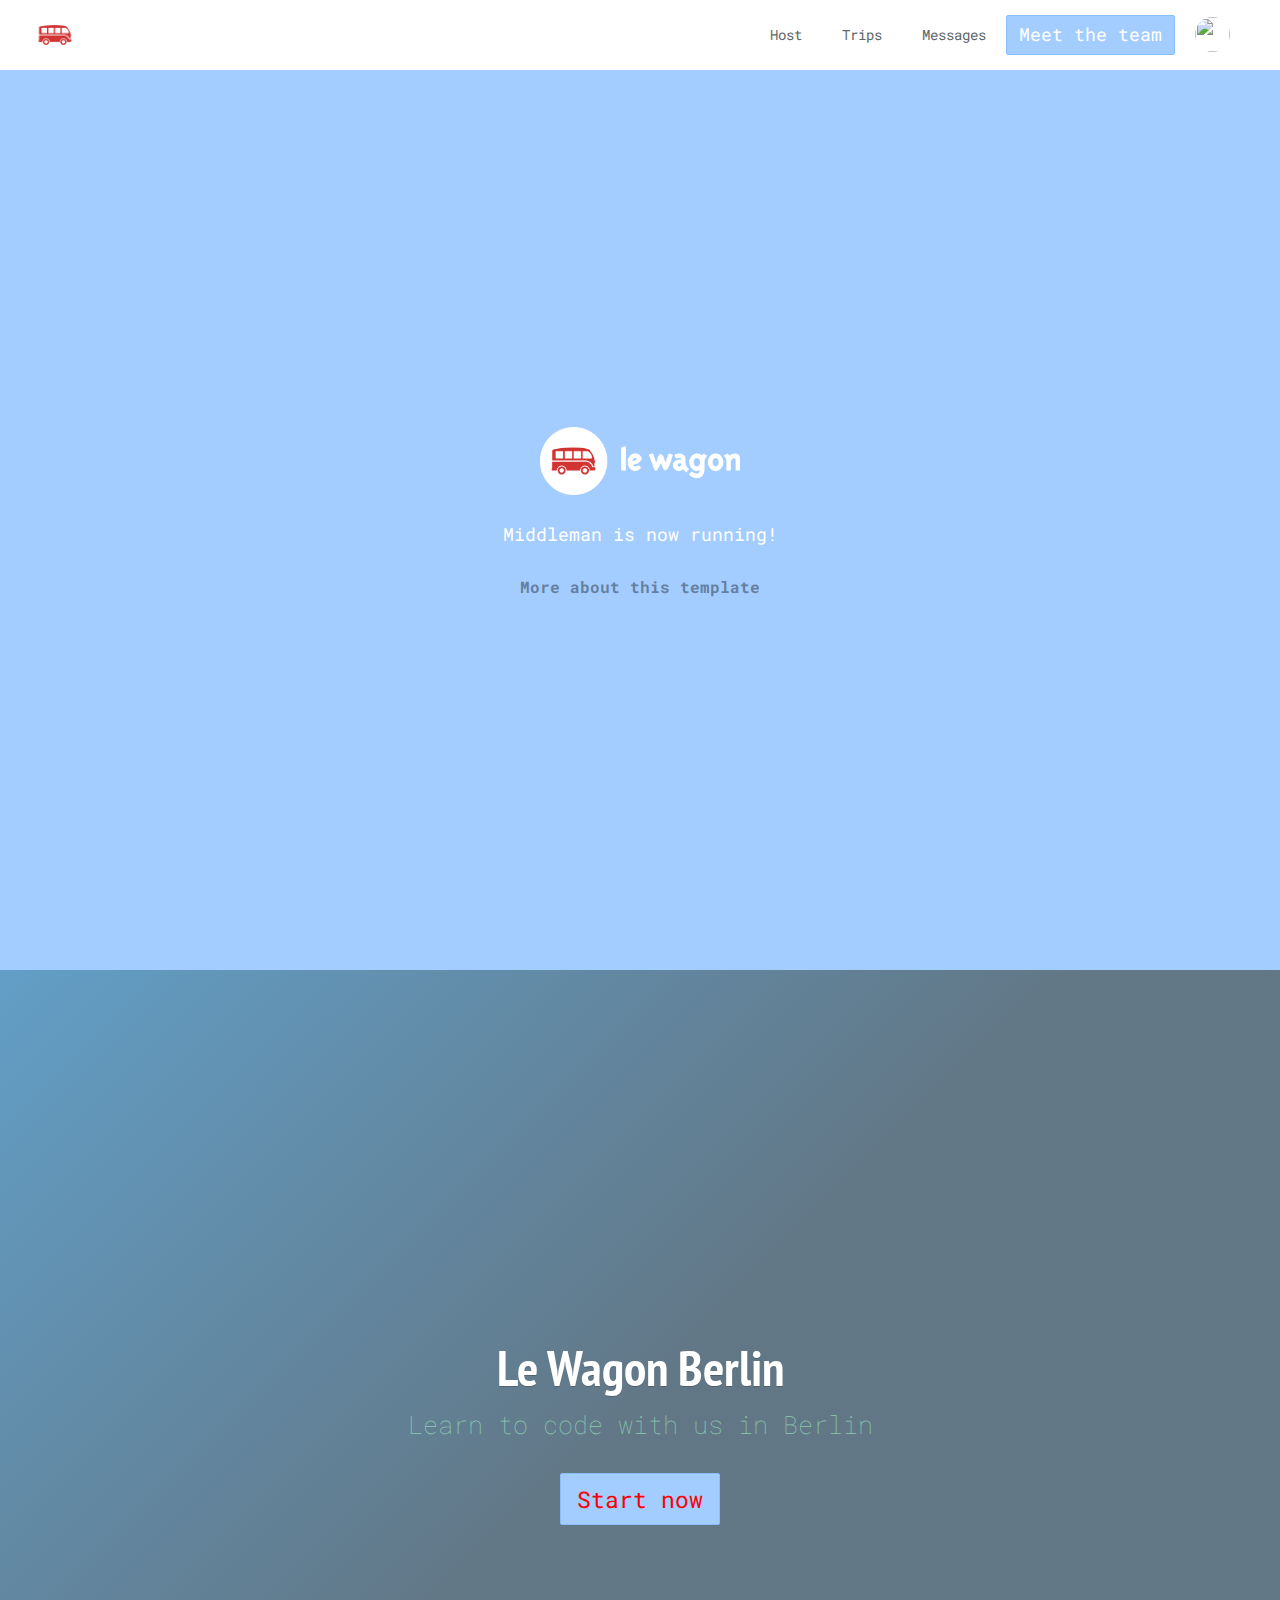
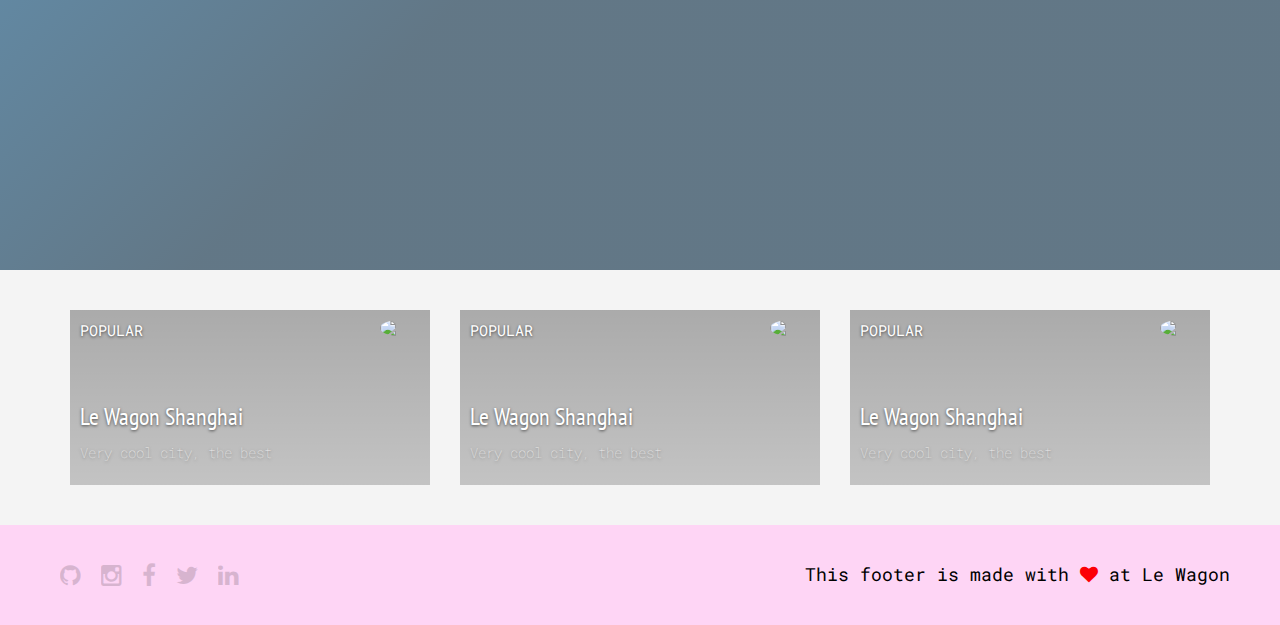
==== commit 3018bd3b: "Automated commit at 2017-10-23 12:00:19 UTC by middleman-deploy 2.0.0-alpha" ====
--- a/index.html
+++ b/index.html
@@ -7,7 +7,7 @@
           content="width=device-width, initial-scale=1, shrink-to-fit=no">
     <!-- Use the title from a page's frontmatter if it has one -->
     <title>Le Wagon - Middleman</title>
-    <link href="stylesheets/application-5fa5c49d.css" rel="stylesheet" />
+    <link href="stylesheets/application-35f22e4f.css" rel="stylesheet" />
     <script src="javascripts/application-93de88c9.js"></script>
     <link href="images/favicon-f15af148.png" rel="icon" type="image/png" />
   </head>
--- a/stylesheets/application-35f22e4f.css
+++ b/stylesheets/application-35f22e4f.css
@@ -0,0 +1,8 @@
+@import url("https://fonts.googleapis.com/css?family=Open+Sans:400,300,700|Raleway:400,100,300,700,500");@import url("https://fonts.googleapis.com/css?family=PT+Sans+Narrow|Roboto+Mono");/*!
+ * Bootstrap v3.3.7 (http://getbootstrap.com)
+ * Copyright 2011-2016 Twitter, Inc.
+ * Licensed under MIT (https://github.com/twbs/bootstrap/blob/master/LICENSE)
+ *//*! normalize.css v3.0.3 | MIT License | github.com/necolas/normalize.css */html{font-family:sans-serif;-ms-text-size-adjust:100%;-webkit-text-size-adjust:100%}body{margin:0}article,aside,details,figcaption,figure,footer,header,hgroup,main,menu,nav,section,summary{display:block}audio,canvas,progress,video{display:inline-block;vertical-align:baseline}audio:not([controls]){display:none;height:0}[hidden],template{display:none}a{background-color:transparent}a:active,a:hover{outline:0}abbr[title]{border-bottom:1px dotted}b,strong{font-weight:bold}dfn{font-style:italic}h1{font-size:2em;margin:0.67em 0}mark{background:#ff0;color:#000}small{font-size:80%}sub,sup{font-size:75%;line-height:0;position:relative;vertical-align:baseline}sup{top:-0.5em}sub{bottom:-0.25em}img{border:0}svg:not(:root){overflow:hidden}figure{margin:1em 40px}hr{-webkit-box-sizing:content-box;box-sizing:content-box;height:0}pre{overflow:auto}code,kbd,pre,samp{font-family:monospace, monospace;font-size:1em}button,input,optgroup,select,textarea{color:inherit;font:inherit;margin:0}button{overflow:visible}button,select{text-transform:none}button,html input[type="button"],input[type="reset"],input[type="submit"]{-webkit-appearance:button;cursor:pointer}button[disabled],html input[disabled]{cursor:default}button::-moz-focus-inner,input::-moz-focus-inner{border:0;padding:0}input{line-height:normal}input[type="checkbox"],input[type="radio"]{-webkit-box-sizing:border-box;box-sizing:border-box;padding:0}input[type="number"]::-webkit-inner-spin-button,input[type="number"]::-webkit-outer-spin-button{height:auto}input[type="search"]{-webkit-appearance:textfield;-webkit-box-sizing:content-box;box-sizing:content-box}input[type="search"]::-webkit-search-cancel-button,input[type="search"]::-webkit-search-decoration{-webkit-appearance:none}fieldset{border:1px solid #c0c0c0;margin:0 2px;padding:0.35em 0.625em 0.75em}legend{border:0;padding:0}textarea{overflow:auto}optgroup{font-weight:bold}table{border-collapse:collapse;border-spacing:0}td,th{padding:0}/*! Source: https://github.com/h5bp/html5-boilerplate/blob/master/src/css/main.css */@media print{*,*:before,*:after{background:transparent !important;color:#000 !important;-webkit-box-shadow:none !important;box-shadow:none !important;text-shadow:none !important}a,a:visited{text-decoration:underline}a[href]:after{content:" (" attr(href) ")"}abbr[title]:after{content:" (" attr(title) ")"}a[href^="#"]:after,a[href^="javascript:"]:after{content:""}pre,blockquote{border:1px solid #999;page-break-inside:avoid}thead{display:table-header-group}tr,img{page-break-inside:avoid}img{max-width:100% !important}p,h2,h3{orphans:3;widows:3}h2,h3{page-break-after:avoid}.navbar{display:none}.btn>.caret,.dropup>.btn>.caret{border-top-color:#000 !important}.label{border:1px solid #000}.table{border-collapse:collapse !important}.table td,.table th{background-color:#fff !important}.table-bordered th,.table-bordered td{border:1px solid #ddd !important}}@font-face{font-family:'Glyphicons Halflings';src:url("../assets/bootstrap/glyphicons-halflings-regular-86b6f62b.eot");src:url("../assets/bootstrap/glyphicons-halflings-regular-86b6f62b.eot?#iefix") format("embedded-opentype"),url("../assets/bootstrap/glyphicons-halflings-regular-ca35b697.woff2") format("woff2"),url("../assets/bootstrap/glyphicons-halflings-regular-278e49a8.woff") format("woff"),url("../assets/bootstrap/glyphicons-halflings-regular-44bc1850.ttf") format("truetype"),url("../assets/bootstrap/glyphicons-halflings-regular-de51a849.svg#glyphicons_halflingsregular") format("svg")}.glyphicon{position:relative;top:1px;display:inline-block;font-family:'Glyphicons Halflings';font-style:normal;font-weight:normal;line-height:1;-webkit-font-smoothing:antialiased;-moz-osx-font-smoothing:grayscale}.glyphicon-asterisk:before{content:"\002a"}.glyphicon-plus:before{content:"\002b"}.glyphicon-euro:before,.glyphicon-eur:before{content:"\20ac"}.glyphicon-minus:before{content:"\2212"}.glyphicon-cloud:before{content:"\2601"}.glyphicon-envelope:before{content:"\2709"}.glyphicon-pencil:before{content:"\270f"}.glyphicon-glass:before{content:"\e001"}.glyphicon-music:before{content:"\e002"}.glyphicon-search:before{content:"\e003"}.glyphicon-heart:before{content:"\e005"}.glyphicon-star:before{content:"\e006"}.glyphicon-star-empty:before{content:"\e007"}.glyphicon-user:before{content:"\e008"}.glyphicon-film:before{content:"\e009"}.glyphicon-th-large:before{content:"\e010"}.glyphicon-th:before{content:"\e011"}.glyphicon-th-list:before{content:"\e012"}.glyphicon-ok:before{content:"\e013"}.glyphicon-remove:before{content:"\e014"}.glyphicon-zoom-in:before{content:"\e015"}.glyphicon-zoom-out:before{content:"\e016"}.glyphicon-off:before{content:"\e017"}.glyphicon-signal:before{content:"\e018"}.glyphicon-cog:before{content:"\e019"}.glyphicon-trash:before{content:"\e020"}.glyphicon-home:before{content:"\e021"}.glyphicon-file:before{content:"\e022"}.glyphicon-time:before{content:"\e023"}.glyphicon-road:before{content:"\e024"}.glyphicon-download-alt:before{content:"\e025"}.glyphicon-download:before{content:"\e026"}.glyphicon-upload:before{content:"\e027"}.glyphicon-inbox:before{content:"\e028"}.glyphicon-play-circle:before{content:"\e029"}.glyphicon-repeat:before{content:"\e030"}.glyphicon-refresh:before{content:"\e031"}.glyphicon-list-alt:before{content:"\e032"}.glyphicon-lock:before{content:"\e033"}.glyphicon-flag:before{content:"\e034"}.glyphicon-headphones:before{content:"\e035"}.glyphicon-volume-off:before{content:"\e036"}.glyphicon-volume-down:before{content:"\e037"}.glyphicon-volume-up:before{content:"\e038"}.glyphicon-qrcode:before{content:"\e039"}.glyphicon-barcode:before{content:"\e040"}.glyphicon-tag:before{content:"\e041"}.glyphicon-tags:before{content:"\e042"}.glyphicon-book:before{content:"\e043"}.glyphicon-bookmark:before{content:"\e044"}.glyphicon-print:before{content:"\e045"}.glyphicon-camera:before{content:"\e046"}.glyphicon-font:before{content:"\e047"}.glyphicon-bold:before{content:"\e048"}.glyphicon-italic:before{content:"\e049"}.glyphicon-text-height:before{content:"\e050"}.glyphicon-text-width:before{content:"\e051"}.glyphicon-align-left:before{content:"\e052"}.glyphicon-align-center:before{content:"\e053"}.glyphicon-align-right:before{content:"\e054"}.glyphicon-align-justify:before{content:"\e055"}.glyphicon-list:before{content:"\e056"}.glyphicon-indent-left:before{content:"\e057"}.glyphicon-indent-right:before{content:"\e058"}.glyphicon-facetime-video:before{content:"\e059"}.glyphicon-picture:before{content:"\e060"}.glyphicon-map-marker:before{content:"\e062"}.glyphicon-adjust:before{content:"\e063"}.glyphicon-tint:before{content:"\e064"}.glyphicon-edit:before{content:"\e065"}.glyphicon-share:before{content:"\e066"}.glyphicon-check:before{content:"\e067"}.glyphicon-move:before{content:"\e068"}.glyphicon-step-backward:before{content:"\e069"}.glyphicon-fast-backward:before{content:"\e070"}.glyphicon-backward:before{content:"\e071"}.glyphicon-play:before{content:"\e072"}.glyphicon-pause:before{content:"\e073"}.glyphicon-stop:before{content:"\e074"}.glyphicon-forward:before{content:"\e075"}.glyphicon-fast-forward:before{content:"\e076"}.glyphicon-step-forward:before{content:"\e077"}.glyphicon-eject:before{content:"\e078"}.glyphicon-chevron-left:before{content:"\e079"}.glyphicon-chevron-right:before{content:"\e080"}.glyphicon-plus-sign:before{content:"\e081"}.glyphicon-minus-sign:before{content:"\e082"}.glyphicon-remove-sign:before{content:"\e083"}.glyphicon-ok-sign:before{content:"\e084"}.glyphicon-question-sign:before{content:"\e085"}.glyphicon-info-sign:before{content:"\e086"}.glyphicon-screenshot:before{content:"\e087"}.glyphicon-remove-circle:before{content:"\e088"}.glyphicon-ok-circle:before{content:"\e089"}.glyphicon-ban-circle:before{content:"\e090"}.glyphicon-arrow-left:before{content:"\e091"}.glyphicon-arrow-right:before{content:"\e092"}.glyphicon-arrow-up:before{content:"\e093"}.glyphicon-arrow-down:before{content:"\e094"}.glyphicon-share-alt:before{content:"\e095"}.glyphicon-resize-full:before{content:"\e096"}.glyphicon-resize-small:before{content:"\e097"}.glyphicon-exclamation-sign:before{content:"\e101"}.glyphicon-gift:before{content:"\e102"}.glyphicon-leaf:before{content:"\e103"}.glyphicon-fire:before{content:"\e104"}.glyphicon-eye-open:before{content:"\e105"}.glyphicon-eye-close:before{content:"\e106"}.glyphicon-warning-sign:before{content:"\e107"}.glyphicon-plane:before{content:"\e108"}.glyphicon-calendar:before{content:"\e109"}.glyphicon-random:before{content:"\e110"}.glyphicon-comment:before{content:"\e111"}.glyphicon-magnet:before{content:"\e112"}.glyphicon-chevron-up:before{content:"\e113"}.glyphicon-chevron-down:before{content:"\e114"}.glyphicon-retweet:before{content:"\e115"}.glyphicon-shopping-cart:before{content:"\e116"}.glyphicon-folder-close:before{content:"\e117"}.glyphicon-folder-open:before{content:"\e118"}.glyphicon-resize-vertical:before{content:"\e119"}.glyphicon-resize-horizontal:before{content:"\e120"}.glyphicon-hdd:before{content:"\e121"}.glyphicon-bullhorn:before{content:"\e122"}.glyphicon-bell:before{content:"\e123"}.glyphicon-certificate:before{content:"\e124"}.glyphicon-thumbs-up:before{content:"\e125"}.glyphicon-thumbs-down:before{content:"\e126"}.glyphicon-hand-right:before{content:"\e127"}.glyphicon-hand-left:before{content:"\e128"}.glyphicon-hand-up:before{content:"\e129"}.glyphicon-hand-down:before{content:"\e130"}.glyphicon-circle-arrow-right:before{content:"\e131"}.glyphicon-circle-arrow-left:before{content:"\e132"}.glyphicon-circle-arrow-up:before{content:"\e133"}.glyphicon-circle-arrow-down:before{content:"\e134"}.glyphicon-globe:before{content:"\e135"}.glyphicon-wrench:before{content:"\e136"}.glyphicon-tasks:before{content:"\e137"}.glyphicon-filter:before{content:"\e138"}.glyphicon-briefcase:before{content:"\e139"}.glyphicon-fullscreen:before{content:"\e140"}.glyphicon-dashboard:before{content:"\e141"}.glyphicon-paperclip:before{content:"\e142"}.glyphicon-heart-empty:before{content:"\e143"}.glyphicon-link:before{content:"\e144"}.glyphicon-phone:before{content:"\e145"}.glyphicon-pushpin:before{content:"\e146"}.glyphicon-usd:before{content:"\e148"}.glyphicon-gbp:before{content:"\e149"}.glyphicon-sort:before{content:"\e150"}.glyphicon-sort-by-alphabet:before{content:"\e151"}.glyphicon-sort-by-alphabet-alt:before{content:"\e152"}.glyphicon-sort-by-order:before{content:"\e153"}.glyphicon-sort-by-order-alt:before{content:"\e154"}.glyphicon-sort-by-attributes:before{content:"\e155"}.glyphicon-sort-by-attributes-alt:before{content:"\e156"}.glyphicon-unchecked:before{content:"\e157"}.glyphicon-expand:before{content:"\e158"}.glyphicon-collapse-down:before{content:"\e159"}.glyphicon-collapse-up:before{content:"\e160"}.glyphicon-log-in:before{content:"\e161"}.glyphicon-flash:before{content:"\e162"}.glyphicon-log-out:before{content:"\e163"}.glyphicon-new-window:before{content:"\e164"}.glyphicon-record:before{content:"\e165"}.glyphicon-save:before{content:"\e166"}.glyphicon-open:before{content:"\e167"}.glyphicon-saved:before{content:"\e168"}.glyphicon-import:before{content:"\e169"}.glyphicon-export:before{content:"\e170"}.glyphicon-send:before{content:"\e171"}.glyphicon-floppy-disk:before{content:"\e172"}.glyphicon-floppy-saved:before{content:"\e173"}.glyphicon-floppy-remove:before{content:"\e174"}.glyphicon-floppy-save:before{content:"\e175"}.glyphicon-floppy-open:before{content:"\e176"}.glyphicon-credit-card:before{content:"\e177"}.glyphicon-transfer:before{content:"\e178"}.glyphicon-cutlery:before{content:"\e179"}.glyphicon-header:before{content:"\e180"}.glyphicon-compressed:before{content:"\e181"}.glyphicon-earphone:before{content:"\e182"}.glyphicon-phone-alt:before{content:"\e183"}.glyphicon-tower:before{content:"\e184"}.glyphicon-stats:before{content:"\e185"}.glyphicon-sd-video:before{content:"\e186"}.glyphicon-hd-video:before{content:"\e187"}.glyphicon-subtitles:before{content:"\e188"}.glyphicon-sound-stereo:before{content:"\e189"}.glyphicon-sound-dolby:before{content:"\e190"}.glyphicon-sound-5-1:before{content:"\e191"}.glyphicon-sound-6-1:before{content:"\e192"}.glyphicon-sound-7-1:before{content:"\e193"}.glyphicon-copyright-mark:before{content:"\e194"}.glyphicon-registration-mark:before{content:"\e195"}.glyphicon-cloud-download:before{content:"\e197"}.glyphicon-cloud-upload:before{content:"\e198"}.glyphicon-tree-conifer:before{content:"\e199"}.glyphicon-tree-deciduous:before{content:"\e200"}.glyphicon-cd:before{content:"\e201"}.glyphicon-save-file:before{content:"\e202"}.glyphicon-open-file:before{content:"\e203"}.glyphicon-level-up:before{content:"\e204"}.glyphicon-copy:before{content:"\e205"}.glyphicon-paste:before{content:"\e206"}.glyphicon-alert:before{content:"\e209"}.glyphicon-equalizer:before{content:"\e210"}.glyphicon-king:before{content:"\e211"}.glyphicon-queen:before{content:"\e212"}.glyphicon-pawn:before{content:"\e213"}.glyphicon-bishop:before{content:"\e214"}.glyphicon-knight:before{content:"\e215"}.glyphicon-baby-formula:before{content:"\e216"}.glyphicon-tent:before{content:"\26fa"}.glyphicon-blackboard:before{content:"\e218"}.glyphicon-bed:before{content:"\e219"}.glyphicon-apple:before{content:"\f8ff"}.glyphicon-erase:before{content:"\e221"}.glyphicon-hourglass:before{content:"\231b"}.glyphicon-lamp:before{content:"\e223"}.glyphicon-duplicate:before{content:"\e224"}.glyphicon-piggy-bank:before{content:"\e225"}.glyphicon-scissors:before{content:"\e226"}.glyphicon-bitcoin:before{content:"\e227"}.glyphicon-btc:before{content:"\e227"}.glyphicon-xbt:before{content:"\e227"}.glyphicon-yen:before{content:"\00a5"}.glyphicon-jpy:before{content:"\00a5"}.glyphicon-ruble:before{content:"\20bd"}.glyphicon-rub:before{content:"\20bd"}.glyphicon-scale:before{content:"\e230"}.glyphicon-ice-lolly:before{content:"\e231"}.glyphicon-ice-lolly-tasted:before{content:"\e232"}.glyphicon-education:before{content:"\e233"}.glyphicon-option-horizontal:before{content:"\e234"}.glyphicon-option-vertical:before{content:"\e235"}.glyphicon-menu-hamburger:before{content:"\e236"}.glyphicon-modal-window:before{content:"\e237"}.glyphicon-oil:before{content:"\e238"}.glyphicon-grain:before{content:"\e239"}.glyphicon-sunglasses:before{content:"\e240"}.glyphicon-text-size:before{content:"\e241"}.glyphicon-text-color:before{content:"\e242"}.glyphicon-text-background:before{content:"\e243"}.glyphicon-object-align-top:before{content:"\e244"}.glyphicon-object-align-bottom:before{content:"\e245"}.glyphicon-object-align-horizontal:before{content:"\e246"}.glyphicon-object-align-left:before{content:"\e247"}.glyphicon-object-align-vertical:before{content:"\e248"}.glyphicon-object-align-right:before{content:"\e249"}.glyphicon-triangle-right:before{content:"\e250"}.glyphicon-triangle-left:before{content:"\e251"}.glyphicon-triangle-bottom:before{content:"\e252"}.glyphicon-triangle-top:before{content:"\e253"}.glyphicon-console:before{content:"\e254"}.glyphicon-superscript:before{content:"\e255"}.glyphicon-subscript:before{content:"\e256"}.glyphicon-menu-left:before{content:"\e257"}.glyphicon-menu-right:before{content:"\e258"}.glyphicon-menu-down:before{content:"\e259"}.glyphicon-menu-up:before{content:"\e260"}*{-webkit-box-sizing:border-box;box-sizing:border-box}*:before,*:after{-webkit-box-sizing:border-box;box-sizing:border-box}html{font-size:10px;-webkit-tap-highlight-color:transparent}body{font-family:"Roboto Mono", "Helvetica", "monospace";font-size:18px;line-height:1.42857143;color:#333333;background-color:#F4F4F4}input,button,select,textarea{font-family:inherit;font-size:inherit;line-height:inherit}a{color:#A3CCFF;text-decoration:none}a:hover,a:focus{color:#57a2ff;text-decoration:underline}a:focus{outline:5px auto -webkit-focus-ring-color;outline-offset:-2px}figure{margin:0}img{vertical-align:middle}.img-responsive{display:block;max-width:100%;height:auto}.img-rounded{border-radius:2px}.img-thumbnail{padding:4px;line-height:1.42857143;background-color:#F4F4F4;border:1px solid #ddd;border-radius:2px;-webkit-transition:all 0.2s ease-in-out;transition:all 0.2s ease-in-out;display:inline-block;max-width:100%;height:auto}.img-circle{border-radius:50%}hr{margin-top:25px;margin-bottom:25px;border:0;border-top:1px solid #eeeeee}.sr-only{position:absolute;width:1px;height:1px;margin:-1px;padding:0;overflow:hidden;clip:rect(0, 0, 0, 0);border:0}.sr-only-focusable:active,.sr-only-focusable:focus{position:static;width:auto;height:auto;margin:0;overflow:visible;clip:auto}[role="button"]{cursor:pointer}h1,h2,h3,h4,h5,h6,.h1,.h2,.h3,.h4,.h5,.h6{font-family:"PT Sans Narrow", "Helvetica", "sans-serif";font-weight:500;line-height:1.1;color:inherit}h1 small,h1 .small,h2 small,h2 .small,h3 small,h3 .small,h4 small,h4 .small,h5 small,h5 .small,h6 small,h6 .small,.h1 small,.h1 .small,.h2 small,.h2 .small,.h3 small,.h3 .small,.h4 small,.h4 .small,.h5 small,.h5 .small,.h6 small,.h6 .small{font-weight:normal;line-height:1;color:#777777}h1,.h1,h2,.h2,h3,.h3{margin-top:25px;margin-bottom:12.5px}h1 small,h1 .small,.h1 small,.h1 .small,h2 small,h2 .small,.h2 small,.h2 .small,h3 small,h3 .small,.h3 small,.h3 .small{font-size:65%}h4,.h4,h5,.h5,h6,.h6{margin-top:12.5px;margin-bottom:12.5px}h4 small,h4 .small,.h4 small,.h4 .small,h5 small,h5 .small,.h5 small,.h5 .small,h6 small,h6 .small,.h6 small,.h6 .small{font-size:75%}h1,.h1{font-size:46px}h2,.h2{font-size:38px}h3,.h3{font-size:31px}h4,.h4{font-size:23px}h5,.h5{font-size:18px}h6,.h6{font-size:16px}p{margin:0 0 12.5px}.lead{margin-bottom:25px;font-size:20px;font-weight:300;line-height:1.4}@media (min-width: 768px){.lead{font-size:27px}}small,.small{font-size:88%}mark,.mark{background-color:#fcf8e3;padding:.2em}.text-left{text-align:left}.text-right{text-align:right}.text-center{text-align:center}.text-justify{text-align:justify}.text-nowrap{white-space:nowrap}.text-lowercase{text-transform:lowercase}.text-uppercase,.initialism{text-transform:uppercase}.text-capitalize{text-transform:capitalize}.text-muted{color:#777777}.text-primary{color:#A3CCFF}a.text-primary:hover,a.text-primary:focus{color:#70b0ff}.text-success{color:#3c763d}a.text-success:hover,a.text-success:focus{color:#2b542c}.text-info{color:#31708f}a.text-info:hover,a.text-info:focus{color:#245269}.text-warning{color:#8a6d3b}a.text-warning:hover,a.text-warning:focus{color:#66512c}.text-danger{color:#a94442}a.text-danger:hover,a.text-danger:focus{color:#843534}.bg-primary{color:#fff}.bg-primary{background-color:#A3CCFF}a.bg-primary:hover,a.bg-primary:focus{background-color:#70b0ff}.bg-success{background-color:#dff0d8}a.bg-success:hover,a.bg-success:focus{background-color:#c1e2b3}.bg-info{background-color:#d9edf7}a.bg-info:hover,a.bg-info:focus{background-color:#afd9ee}.bg-warning{background-color:#fcf8e3}a.bg-warning:hover,a.bg-warning:focus{background-color:#f7ecb5}.bg-danger{background-color:#f2dede}a.bg-danger:hover,a.bg-danger:focus{background-color:#e4b9b9}.page-header{padding-bottom:11.5px;margin:50px 0 25px;border-bottom:1px solid #eeeeee}ul,ol{margin-top:0;margin-bottom:12.5px}ul ul,ul ol,ol ul,ol ol{margin-bottom:0}.list-unstyled{padding-left:0;list-style:none}.list-inline{padding-left:0;list-style:none;margin-left:-5px}.list-inline>li{display:inline-block;padding-left:5px;padding-right:5px}dl{margin-top:0;margin-bottom:25px}dt,dd{line-height:1.42857143}dt{font-weight:bold}dd{margin-left:0}.dl-horizontal dd:before,.dl-horizontal dd:after{content:" ";display:table}.dl-horizontal dd:after{clear:both}@media (min-width: 768px){.dl-horizontal dt{float:left;width:160px;clear:left;text-align:right;overflow:hidden;text-overflow:ellipsis;white-space:nowrap}.dl-horizontal dd{margin-left:180px}}abbr[title],abbr[data-original-title]{cursor:help;border-bottom:1px dotted #777777}.initialism{font-size:90%}blockquote{padding:12.5px 25px;margin:0 0 25px;font-size:22.5px;border-left:5px solid #eeeeee}blockquote p:last-child,blockquote ul:last-child,blockquote ol:last-child{margin-bottom:0}blockquote footer,blockquote small,blockquote .small{display:block;font-size:80%;line-height:1.42857143;color:#777777}blockquote footer:before,blockquote small:before,blockquote .small:before{content:'\2014 \00A0'}.blockquote-reverse,blockquote.pull-right{padding-right:15px;padding-left:0;border-right:5px solid #eeeeee;border-left:0;text-align:right}.blockquote-reverse footer:before,.blockquote-reverse small:before,.blockquote-reverse .small:before,blockquote.pull-right footer:before,blockquote.pull-right small:before,blockquote.pull-right .small:before{content:''}.blockquote-reverse footer:after,.blockquote-reverse small:after,.blockquote-reverse .small:after,blockquote.pull-right footer:after,blockquote.pull-right small:after,blockquote.pull-right .small:after{content:'\00A0 \2014'}address{margin-bottom:25px;font-style:normal;line-height:1.42857143}code,kbd,pre,samp{font-family:Menlo, Monaco, Consolas, "Courier New", monospace}code{padding:2px 4px;font-size:90%;color:#c7254e;background-color:#f9f2f4;border-radius:2px}kbd{padding:2px 4px;font-size:90%;color:#fff;background-color:#333;border-radius:2px;-webkit-box-shadow:inset 0 -1px 0 rgba(0,0,0,0.25);box-shadow:inset 0 -1px 0 rgba(0,0,0,0.25)}kbd kbd{padding:0;font-size:100%;font-weight:bold;-webkit-box-shadow:none;box-shadow:none}pre{display:block;padding:12px;margin:0 0 12.5px;font-size:17px;line-height:1.42857143;word-break:break-all;word-wrap:break-word;color:#333333;background-color:#f5f5f5;border:1px solid #ccc;border-radius:2px}pre code{padding:0;font-size:inherit;color:inherit;white-space:pre-wrap;background-color:transparent;border-radius:0}.pre-scrollable{max-height:340px;overflow-y:scroll}.container{margin-right:auto;margin-left:auto;padding-left:15px;padding-right:15px}.container:before,.container:after{content:" ";display:table}.container:after{clear:both}@media (min-width: 768px){.container{width:750px}}@media (min-width: 992px){.container{width:970px}}@media (min-width: 1200px){.container{width:1170px}}.container-fluid{margin-right:auto;margin-left:auto;padding-left:15px;padding-right:15px}.container-fluid:before,.container-fluid:after{content:" ";display:table}.container-fluid:after{clear:both}.row{margin-left:-15px;margin-right:-15px}.row:before,.row:after{content:" ";display:table}.row:after{clear:both}.col-xs-1,.col-sm-1,.col-md-1,.col-lg-1,.col-xs-2,.col-sm-2,.col-md-2,.col-lg-2,.col-xs-3,.col-sm-3,.col-md-3,.col-lg-3,.col-xs-4,.col-sm-4,.col-md-4,.col-lg-4,.col-xs-5,.col-sm-5,.col-md-5,.col-lg-5,.col-xs-6,.col-sm-6,.col-md-6,.col-lg-6,.col-xs-7,.col-sm-7,.col-md-7,.col-lg-7,.col-xs-8,.col-sm-8,.col-md-8,.col-lg-8,.col-xs-9,.col-sm-9,.col-md-9,.col-lg-9,.col-xs-10,.col-sm-10,.col-md-10,.col-lg-10,.col-xs-11,.col-sm-11,.col-md-11,.col-lg-11,.col-xs-12,.col-sm-12,.col-md-12,.col-lg-12{position:relative;min-height:1px;padding-left:15px;padding-right:15px}.col-xs-1,.col-xs-2,.col-xs-3,.col-xs-4,.col-xs-5,.col-xs-6,.col-xs-7,.col-xs-8,.col-xs-9,.col-xs-10,.col-xs-11,.col-xs-12{float:left}.col-xs-1{width:8.33333333%}.col-xs-2{width:16.66666667%}.col-xs-3{width:25%}.col-xs-4{width:33.33333333%}.col-xs-5{width:41.66666667%}.col-xs-6{width:50%}.col-xs-7{width:58.33333333%}.col-xs-8{width:66.66666667%}.col-xs-9{width:75%}.col-xs-10{width:83.33333333%}.col-xs-11{width:91.66666667%}.col-xs-12{width:100%}.col-xs-pull-0{right:auto}.col-xs-pull-1{right:8.33333333%}.col-xs-pull-2{right:16.66666667%}.col-xs-pull-3{right:25%}.col-xs-pull-4{right:33.33333333%}.col-xs-pull-5{right:41.66666667%}.col-xs-pull-6{right:50%}.col-xs-pull-7{right:58.33333333%}.col-xs-pull-8{right:66.66666667%}.col-xs-pull-9{right:75%}.col-xs-pull-10{right:83.33333333%}.col-xs-pull-11{right:91.66666667%}.col-xs-pull-12{right:100%}.col-xs-push-0{left:auto}.col-xs-push-1{left:8.33333333%}.col-xs-push-2{left:16.66666667%}.col-xs-push-3{left:25%}.col-xs-push-4{left:33.33333333%}.col-xs-push-5{left:41.66666667%}.col-xs-push-6{left:50%}.col-xs-push-7{left:58.33333333%}.col-xs-push-8{left:66.66666667%}.col-xs-push-9{left:75%}.col-xs-push-10{left:83.33333333%}.col-xs-push-11{left:91.66666667%}.col-xs-push-12{left:100%}.col-xs-offset-0{margin-left:0%}.col-xs-offset-1{margin-left:8.33333333%}.col-xs-offset-2{margin-left:16.66666667%}.col-xs-offset-3{margin-left:25%}.col-xs-offset-4{margin-left:33.33333333%}.col-xs-offset-5{margin-left:41.66666667%}.col-xs-offset-6{margin-left:50%}.col-xs-offset-7{margin-left:58.33333333%}.col-xs-offset-8{margin-left:66.66666667%}.col-xs-offset-9{margin-left:75%}.col-xs-offset-10{margin-left:83.33333333%}.col-xs-offset-11{margin-left:91.66666667%}.col-xs-offset-12{margin-left:100%}@media (min-width: 768px){.col-sm-1,.col-sm-2,.col-sm-3,.col-sm-4,.col-sm-5,.col-sm-6,.col-sm-7,.col-sm-8,.col-sm-9,.col-sm-10,.col-sm-11,.col-sm-12{float:left}.col-sm-1{width:8.33333333%}.col-sm-2{width:16.66666667%}.col-sm-3{width:25%}.col-sm-4{width:33.33333333%}.col-sm-5{width:41.66666667%}.col-sm-6{width:50%}.col-sm-7{width:58.33333333%}.col-sm-8{width:66.66666667%}.col-sm-9{width:75%}.col-sm-10{width:83.33333333%}.col-sm-11{width:91.66666667%}.col-sm-12{width:100%}.col-sm-pull-0{right:auto}.col-sm-pull-1{right:8.33333333%}.col-sm-pull-2{right:16.66666667%}.col-sm-pull-3{right:25%}.col-sm-pull-4{right:33.33333333%}.col-sm-pull-5{right:41.66666667%}.col-sm-pull-6{right:50%}.col-sm-pull-7{right:58.33333333%}.col-sm-pull-8{right:66.66666667%}.col-sm-pull-9{right:75%}.col-sm-pull-10{right:83.33333333%}.col-sm-pull-11{right:91.66666667%}.col-sm-pull-12{right:100%}.col-sm-push-0{left:auto}.col-sm-push-1{left:8.33333333%}.col-sm-push-2{left:16.66666667%}.col-sm-push-3{left:25%}.col-sm-push-4{left:33.33333333%}.col-sm-push-5{left:41.66666667%}.col-sm-push-6{left:50%}.col-sm-push-7{left:58.33333333%}.col-sm-push-8{left:66.66666667%}.col-sm-push-9{left:75%}.col-sm-push-10{left:83.33333333%}.col-sm-push-11{left:91.66666667%}.col-sm-push-12{left:100%}.col-sm-offset-0{margin-left:0%}.col-sm-offset-1{margin-left:8.33333333%}.col-sm-offset-2{margin-left:16.66666667%}.col-sm-offset-3{margin-left:25%}.col-sm-offset-4{margin-left:33.33333333%}.col-sm-offset-5{margin-left:41.66666667%}.col-sm-offset-6{margin-left:50%}.col-sm-offset-7{margin-left:58.33333333%}.col-sm-offset-8{margin-left:66.66666667%}.col-sm-offset-9{margin-left:75%}.col-sm-offset-10{margin-left:83.33333333%}.col-sm-offset-11{margin-left:91.66666667%}.col-sm-offset-12{margin-left:100%}}@media (min-width: 992px){.col-md-1,.col-md-2,.col-md-3,.col-md-4,.col-md-5,.col-md-6,.col-md-7,.col-md-8,.col-md-9,.col-md-10,.col-md-11,.col-md-12{float:left}.col-md-1{width:8.33333333%}.col-md-2{width:16.66666667%}.col-md-3{width:25%}.col-md-4{width:33.33333333%}.col-md-5{width:41.66666667%}.col-md-6{width:50%}.col-md-7{width:58.33333333%}.col-md-8{width:66.66666667%}.col-md-9{width:75%}.col-md-10{width:83.33333333%}.col-md-11{width:91.66666667%}.col-md-12{width:100%}.col-md-pull-0{right:auto}.col-md-pull-1{right:8.33333333%}.col-md-pull-2{right:16.66666667%}.col-md-pull-3{right:25%}.col-md-pull-4{right:33.33333333%}.col-md-pull-5{right:41.66666667%}.col-md-pull-6{right:50%}.col-md-pull-7{right:58.33333333%}.col-md-pull-8{right:66.66666667%}.col-md-pull-9{right:75%}.col-md-pull-10{right:83.33333333%}.col-md-pull-11{right:91.66666667%}.col-md-pull-12{right:100%}.col-md-push-0{left:auto}.col-md-push-1{left:8.33333333%}.col-md-push-2{left:16.66666667%}.col-md-push-3{left:25%}.col-md-push-4{left:33.33333333%}.col-md-push-5{left:41.66666667%}.col-md-push-6{left:50%}.col-md-push-7{left:58.33333333%}.col-md-push-8{left:66.66666667%}.col-md-push-9{left:75%}.col-md-push-10{left:83.33333333%}.col-md-push-11{left:91.66666667%}.col-md-push-12{left:100%}.col-md-offset-0{margin-left:0%}.col-md-offset-1{margin-left:8.33333333%}.col-md-offset-2{margin-left:16.66666667%}.col-md-offset-3{margin-left:25%}.col-md-offset-4{margin-left:33.33333333%}.col-md-offset-5{margin-left:41.66666667%}.col-md-offset-6{margin-left:50%}.col-md-offset-7{margin-left:58.33333333%}.col-md-offset-8{margin-left:66.66666667%}.col-md-offset-9{margin-left:75%}.col-md-offset-10{margin-left:83.33333333%}.col-md-offset-11{margin-left:91.66666667%}.col-md-offset-12{margin-left:100%}}@media (min-width: 1200px){.col-lg-1,.col-lg-2,.col-lg-3,.col-lg-4,.col-lg-5,.col-lg-6,.col-lg-7,.col-lg-8,.col-lg-9,.col-lg-10,.col-lg-11,.col-lg-12{float:left}.col-lg-1{width:8.33333333%}.col-lg-2{width:16.66666667%}.col-lg-3{width:25%}.col-lg-4{width:33.33333333%}.col-lg-5{width:41.66666667%}.col-lg-6{width:50%}.col-lg-7{width:58.33333333%}.col-lg-8{width:66.66666667%}.col-lg-9{width:75%}.col-lg-10{width:83.33333333%}.col-lg-11{width:91.66666667%}.col-lg-12{width:100%}.col-lg-pull-0{right:auto}.col-lg-pull-1{right:8.33333333%}.col-lg-pull-2{right:16.66666667%}.col-lg-pull-3{right:25%}.col-lg-pull-4{right:33.33333333%}.col-lg-pull-5{right:41.66666667%}.col-lg-pull-6{right:50%}.col-lg-pull-7{right:58.33333333%}.col-lg-pull-8{right:66.66666667%}.col-lg-pull-9{right:75%}.col-lg-pull-10{right:83.33333333%}.col-lg-pull-11{right:91.66666667%}.col-lg-pull-12{right:100%}.col-lg-push-0{left:auto}.col-lg-push-1{left:8.33333333%}.col-lg-push-2{left:16.66666667%}.col-lg-push-3{left:25%}.col-lg-push-4{left:33.33333333%}.col-lg-push-5{left:41.66666667%}.col-lg-push-6{left:50%}.col-lg-push-7{left:58.33333333%}.col-lg-push-8{left:66.66666667%}.col-lg-push-9{left:75%}.col-lg-push-10{left:83.33333333%}.col-lg-push-11{left:91.66666667%}.col-lg-push-12{left:100%}.col-lg-offset-0{margin-left:0%}.col-lg-offset-1{margin-left:8.33333333%}.col-lg-offset-2{margin-left:16.66666667%}.col-lg-offset-3{margin-left:25%}.col-lg-offset-4{margin-left:33.33333333%}.col-lg-offset-5{margin-left:41.66666667%}.col-lg-offset-6{margin-left:50%}.col-lg-offset-7{margin-left:58.33333333%}.col-lg-offset-8{margin-left:66.66666667%}.col-lg-offset-9{margin-left:75%}.col-lg-offset-10{margin-left:83.33333333%}.col-lg-offset-11{margin-left:91.66666667%}.col-lg-offset-12{margin-left:100%}}table{background-color:transparent}caption{padding-top:8px;padding-bottom:8px;color:#777777;text-align:left}th{text-align:left}.table{width:100%;max-width:100%;margin-bottom:25px}.table>thead>tr>th,.table>thead>tr>td,.table>tbody>tr>th,.table>tbody>tr>td,.table>tfoot>tr>th,.table>tfoot>tr>td{padding:8px;line-height:1.42857143;vertical-align:top;border-top:1px solid #ddd}.table>thead>tr>th{vertical-align:bottom;border-bottom:2px solid #ddd}.table>caption+thead>tr:first-child>th,.table>caption+thead>tr:first-child>td,.table>colgroup+thead>tr:first-child>th,.table>colgroup+thead>tr:first-child>td,.table>thead:first-child>tr:first-child>th,.table>thead:first-child>tr:first-child>td{border-top:0}.table>tbody+tbody{border-top:2px solid #ddd}.table .table{background-color:#F4F4F4}.table-condensed>thead>tr>th,.table-condensed>thead>tr>td,.table-condensed>tbody>tr>th,.table-condensed>tbody>tr>td,.table-condensed>tfoot>tr>th,.table-condensed>tfoot>tr>td{padding:5px}.table-bordered{border:1px solid #ddd}.table-bordered>thead>tr>th,.table-bordered>thead>tr>td,.table-bordered>tbody>tr>th,.table-bordered>tbody>tr>td,.table-bordered>tfoot>tr>th,.table-bordered>tfoot>tr>td{border:1px solid #ddd}.table-bordered>thead>tr>th,.table-bordered>thead>tr>td{border-bottom-width:2px}.table-striped>tbody>tr:nth-of-type(odd){background-color:#f9f9f9}.table-hover>tbody>tr:hover{background-color:#f5f5f5}table col[class*="col-"]{position:static;float:none;display:table-column}table td[class*="col-"],table th[class*="col-"]{position:static;float:none;display:table-cell}.table>thead>tr>td.active,.table>thead>tr>th.active,.table>thead>tr.active>td,.table>thead>tr.active>th,.table>tbody>tr>td.active,.table>tbody>tr>th.active,.table>tbody>tr.active>td,.table>tbody>tr.active>th,.table>tfoot>tr>td.active,.table>tfoot>tr>th.active,.table>tfoot>tr.active>td,.table>tfoot>tr.active>th{background-color:#f5f5f5}.table-hover>tbody>tr>td.active:hover,.table-hover>tbody>tr>th.active:hover,.table-hover>tbody>tr.active:hover>td,.table-hover>tbody>tr:hover>.active,.table-hover>tbody>tr.active:hover>th{background-color:#e8e8e8}.table>thead>tr>td.success,.table>thead>tr>th.success,.table>thead>tr.success>td,.table>thead>tr.success>th,.table>tbody>tr>td.success,.table>tbody>tr>th.success,.table>tbody>tr.success>td,.table>tbody>tr.success>th,.table>tfoot>tr>td.success,.table>tfoot>tr>th.success,.table>tfoot>tr.success>td,.table>tfoot>tr.success>th{background-color:#dff0d8}.table-hover>tbody>tr>td.success:hover,.table-hover>tbody>tr>th.success:hover,.table-hover>tbody>tr.success:hover>td,.table-hover>tbody>tr:hover>.success,.table-hover>tbody>tr.success:hover>th{background-color:#d0e9c6}.table>thead>tr>td.info,.table>thead>tr>th.info,.table>thead>tr.info>td,.table>thead>tr.info>th,.table>tbody>tr>td.info,.table>tbody>tr>th.info,.table>tbody>tr.info>td,.table>tbody>tr.info>th,.table>tfoot>tr>td.info,.table>tfoot>tr>th.info,.table>tfoot>tr.info>td,.table>tfoot>tr.info>th{background-color:#d9edf7}.table-hover>tbody>tr>td.info:hover,.table-hover>tbody>tr>th.info:hover,.table-hover>tbody>tr.info:hover>td,.table-hover>tbody>tr:hover>.info,.table-hover>tbody>tr.info:hover>th{background-color:#c4e3f3}.table>thead>tr>td.warning,.table>thead>tr>th.warning,.table>thead>tr.warning>td,.table>thead>tr.warning>th,.table>tbody>tr>td.warning,.table>tbody>tr>th.warning,.table>tbody>tr.warning>td,.table>tbody>tr.warning>th,.table>tfoot>tr>td.warning,.table>tfoot>tr>th.warning,.table>tfoot>tr.warning>td,.table>tfoot>tr.warning>th{background-color:#fcf8e3}.table-hover>tbody>tr>td.warning:hover,.table-hover>tbody>tr>th.warning:hover,.table-hover>tbody>tr.warning:hover>td,.table-hover>tbody>tr:hover>.warning,.table-hover>tbody>tr.warning:hover>th{background-color:#faf2cc}.table>thead>tr>td.danger,.table>thead>tr>th.danger,.table>thead>tr.danger>td,.table>thead>tr.danger>th,.table>tbody>tr>td.danger,.table>tbody>tr>th.danger,.table>tbody>tr.danger>td,.table>tbody>tr.danger>th,.table>tfoot>tr>td.danger,.table>tfoot>tr>th.danger,.table>tfoot>tr.danger>td,.table>tfoot>tr.danger>th{background-color:#f2dede}.table-hover>tbody>tr>td.danger:hover,.table-hover>tbody>tr>th.danger:hover,.table-hover>tbody>tr.danger:hover>td,.table-hover>tbody>tr:hover>.danger,.table-hover>tbody>tr.danger:hover>th{background-color:#ebcccc}.table-responsive{overflow-x:auto;min-height:0.01%}@media screen and (max-width: 767px){.table-responsive{width:100%;margin-bottom:18.75px;overflow-y:hidden;-ms-overflow-style:-ms-autohiding-scrollbar;border:1px solid #ddd}.table-responsive>.table{margin-bottom:0}.table-responsive>.table>thead>tr>th,.table-responsive>.table>thead>tr>td,.table-responsive>.table>tbody>tr>th,.table-responsive>.table>tbody>tr>td,.table-responsive>.table>tfoot>tr>th,.table-responsive>.table>tfoot>tr>td{white-space:nowrap}.table-responsive>.table-bordered{border:0}.table-responsive>.table-bordered>thead>tr>th:first-child,.table-responsive>.table-bordered>thead>tr>td:first-child,.table-responsive>.table-bordered>tbody>tr>th:first-child,.table-responsive>.table-bordered>tbody>tr>td:first-child,.table-responsive>.table-bordered>tfoot>tr>th:first-child,.table-responsive>.table-bordered>tfoot>tr>td:first-child{border-left:0}.table-responsive>.table-bordered>thead>tr>th:last-child,.table-responsive>.table-bordered>thead>tr>td:last-child,.table-responsive>.table-bordered>tbody>tr>th:last-child,.table-responsive>.table-bordered>tbody>tr>td:last-child,.table-responsive>.table-bordered>tfoot>tr>th:last-child,.table-responsive>.table-bordered>tfoot>tr>td:last-child{border-right:0}.table-responsive>.table-bordered>tbody>tr:last-child>th,.table-responsive>.table-bordered>tbody>tr:last-child>td,.table-responsive>.table-bordered>tfoot>tr:last-child>th,.table-responsive>.table-bordered>tfoot>tr:last-child>td{border-bottom:0}}fieldset{padding:0;margin:0;border:0;min-width:0}legend{display:block;width:100%;padding:0;margin-bottom:25px;font-size:27px;line-height:inherit;color:#333333;border:0;border-bottom:1px solid #e5e5e5}label{display:inline-block;max-width:100%;margin-bottom:5px;font-weight:bold}input[type="search"]{-webkit-box-sizing:border-box;box-sizing:border-box}input[type="radio"],input[type="checkbox"]{margin:4px 0 0;margin-top:1px \9;line-height:normal}input[type="file"]{display:block}input[type="range"]{display:block;width:100%}select[multiple],select[size]{height:auto}input[type="file"]:focus,input[type="radio"]:focus,input[type="checkbox"]:focus{outline:5px auto -webkit-focus-ring-color;outline-offset:-2px}output{display:block;padding-top:7px;font-size:18px;line-height:1.42857143;color:#000000}.form-control{display:block;width:100%;height:39px;padding:6px 12px;font-size:18px;line-height:1.42857143;color:#000000;background-color:#fff;background-image:none;border:1px solid #ccc;border-radius:2px;-webkit-box-shadow:inset 0 1px 1px rgba(0,0,0,0.075);box-shadow:inset 0 1px 1px rgba(0,0,0,0.075);-webkit-transition:border-color ease-in-out 0.15s, box-shadow ease-in-out 0.15s;-webkit-transition:border-color ease-in-out 0.15s, -webkit-box-shadow ease-in-out 0.15s;transition:border-color ease-in-out 0.15s, -webkit-box-shadow ease-in-out 0.15s;transition:border-color ease-in-out 0.15s, box-shadow ease-in-out 0.15s;transition:border-color ease-in-out 0.15s, box-shadow ease-in-out 0.15s, -webkit-box-shadow ease-in-out 0.15s}.form-control:focus{border-color:#66afe9;outline:0;-webkit-box-shadow:inset 0 1px 1px rgba(0,0,0,0.075),0 0 8px rgba(102,175,233,0.6);box-shadow:inset 0 1px 1px rgba(0,0,0,0.075),0 0 8px rgba(102,175,233,0.6)}.form-control::-moz-placeholder{color:#999;opacity:1}.form-control:-ms-input-placeholder{color:#999}.form-control::-webkit-input-placeholder{color:#999}.form-control::-ms-expand{border:0;background-color:transparent}.form-control[disabled],.form-control[readonly],fieldset[disabled] .form-control{background-color:#eeeeee;opacity:1}.form-control[disabled],fieldset[disabled] .form-control{cursor:not-allowed}textarea.form-control{height:auto}input[type="search"]{-webkit-appearance:none}@media screen and (-webkit-min-device-pixel-ratio: 0){input[type="date"].form-control,input[type="time"].form-control,input[type="datetime-local"].form-control,input[type="month"].form-control{line-height:39px}input[type="date"].input-sm,.input-group-sm>input[type="date"].form-control,.input-group-sm>input[type="date"].input-group-addon,.input-group-sm>.input-group-btn>input[type="date"].btn,.input-group-sm input[type="date"],input[type="time"].input-sm,.input-group-sm>input[type="time"].form-control,.input-group-sm>input[type="time"].input-group-addon,.input-group-sm>.input-group-btn>input[type="time"].btn,.input-group-sm input[type="time"],input[type="datetime-local"].input-sm,.input-group-sm>input[type="datetime-local"].form-control,.input-group-sm>input[type="datetime-local"].input-group-addon,.input-group-sm>.input-group-btn>input[type="datetime-local"].btn,.input-group-sm input[type="datetime-local"],input[type="month"].input-sm,.input-group-sm>input[type="month"].form-control,.input-group-sm>input[type="month"].input-group-addon,.input-group-sm>.input-group-btn>input[type="month"].btn,.input-group-sm input[type="month"]{line-height:36px}input[type="date"].input-lg,.input-group-lg>input[type="date"].form-control,.input-group-lg>input[type="date"].input-group-addon,.input-group-lg>.input-group-btn>input[type="date"].btn,.input-group-lg input[type="date"],input[type="time"].input-lg,.input-group-lg>input[type="time"].form-control,.input-group-lg>input[type="time"].input-group-addon,.input-group-lg>.input-group-btn>input[type="time"].btn,.input-group-lg input[type="time"],input[type="datetime-local"].input-lg,.input-group-lg>input[type="datetime-local"].form-control,.input-group-lg>input[type="datetime-local"].input-group-addon,.input-group-lg>.input-group-btn>input[type="datetime-local"].btn,.input-group-lg input[type="datetime-local"],input[type="month"].input-lg,.input-group-lg>input[type="month"].form-control,.input-group-lg>input[type="month"].input-group-addon,.input-group-lg>.input-group-btn>input[type="month"].btn,.input-group-lg input[type="month"]{line-height:53px}}.form-group{margin-bottom:15px}.radio,.checkbox{position:relative;display:block;margin-top:10px;margin-bottom:10px}.radio label,.checkbox label{min-height:25px;padding-left:20px;margin-bottom:0;font-weight:normal;cursor:pointer}.radio input[type="radio"],.radio-inline input[type="radio"],.checkbox input[type="checkbox"],.checkbox-inline input[type="checkbox"]{position:absolute;margin-left:-20px;margin-top:4px \9}.radio+.radio,.checkbox+.checkbox{margin-top:-5px}.radio-inline,.checkbox-inline{position:relative;display:inline-block;padding-left:20px;margin-bottom:0;vertical-align:middle;font-weight:normal;cursor:pointer}.radio-inline+.radio-inline,.checkbox-inline+.checkbox-inline{margin-top:0;margin-left:10px}input[type="radio"][disabled],input[type="radio"].disabled,fieldset[disabled] input[type="radio"],input[type="checkbox"][disabled],input[type="checkbox"].disabled,fieldset[disabled] input[type="checkbox"]{cursor:not-allowed}.radio-inline.disabled,fieldset[disabled] .radio-inline,.checkbox-inline.disabled,fieldset[disabled] .checkbox-inline{cursor:not-allowed}.radio.disabled label,fieldset[disabled] .radio label,.checkbox.disabled label,fieldset[disabled] .checkbox label{cursor:not-allowed}.form-control-static{padding-top:7px;padding-bottom:7px;margin-bottom:0;min-height:43px}.form-control-static.input-lg,.input-group-lg>.form-control-static.form-control,.input-group-lg>.form-control-static.input-group-addon,.input-group-lg>.input-group-btn>.form-control-static.btn,.form-control-static.input-sm,.input-group-sm>.form-control-static.form-control,.input-group-sm>.form-control-static.input-group-addon,.input-group-sm>.input-group-btn>.form-control-static.btn{padding-left:0;padding-right:0}.input-sm,.input-group-sm>.form-control,.input-group-sm>.input-group-addon,.input-group-sm>.input-group-btn>.btn{height:36px;padding:5px 10px;font-size:16px;line-height:1.5;border-radius:2px}select.input-sm,.input-group-sm>select.form-control,.input-group-sm>select.input-group-addon,.input-group-sm>.input-group-btn>select.btn{height:36px;line-height:36px}textarea.input-sm,.input-group-sm>textarea.form-control,.input-group-sm>textarea.input-group-addon,.input-group-sm>.input-group-btn>textarea.btn,select[multiple].input-sm,.input-group-sm>select[multiple].form-control,.input-group-sm>select[multiple].input-group-addon,.input-group-sm>.input-group-btn>select[multiple].btn{height:auto}.form-group-sm .form-control{height:36px;padding:5px 10px;font-size:16px;line-height:1.5;border-radius:2px}.form-group-sm select.form-control{height:36px;line-height:36px}.form-group-sm textarea.form-control,.form-group-sm select[multiple].form-control{height:auto}.form-group-sm .form-control-static{height:36px;min-height:41px;padding:6px 10px;font-size:16px;line-height:1.5}.input-lg,.input-group-lg>.form-control,.input-group-lg>.input-group-addon,.input-group-lg>.input-group-btn>.btn{height:53px;padding:10px 16px;font-size:23px;line-height:1.3333333;border-radius:2px}select.input-lg,.input-group-lg>select.form-control,.input-group-lg>select.input-group-addon,.input-group-lg>.input-group-btn>select.btn{height:53px;line-height:53px}textarea.input-lg,.input-group-lg>textarea.form-control,.input-group-lg>textarea.input-group-addon,.input-group-lg>.input-group-btn>textarea.btn,select[multiple].input-lg,.input-group-lg>select[multiple].form-control,.input-group-lg>select[multiple].input-group-addon,.input-group-lg>.input-group-btn>select[multiple].btn{height:auto}.form-group-lg .form-control{height:53px;padding:10px 16px;font-size:23px;line-height:1.3333333;border-radius:2px}.form-group-lg select.form-control{height:53px;line-height:53px}.form-group-lg textarea.form-control,.form-group-lg select[multiple].form-control{height:auto}.form-group-lg .form-control-static{height:53px;min-height:48px;padding:11px 16px;font-size:23px;line-height:1.3333333}.has-feedback{position:relative}.has-feedback .form-control{padding-right:48.75px}.form-control-feedback{position:absolute;top:0;right:0;z-index:2;display:block;width:39px;height:39px;line-height:39px;text-align:center;pointer-events:none}.input-lg+.form-control-feedback,.input-group-lg>.form-control+.form-control-feedback,.input-group-lg>.input-group-addon+.form-control-feedback,.input-group-lg>.input-group-btn>.btn+.form-control-feedback,.input-group-lg+.form-control-feedback,.form-group-lg .form-control+.form-control-feedback{width:53px;height:53px;line-height:53px}.input-sm+.form-control-feedback,.input-group-sm>.form-control+.form-control-feedback,.input-group-sm>.input-group-addon+.form-control-feedback,.input-group-sm>.input-group-btn>.btn+.form-control-feedback,.input-group-sm+.form-control-feedback,.form-group-sm .form-control+.form-control-feedback{width:36px;height:36px;line-height:36px}.has-success .help-block,.has-success .control-label,.has-success .radio,.has-success .checkbox,.has-success .radio-inline,.has-success .checkbox-inline,.has-success.radio label,.has-success.checkbox label,.has-success.radio-inline label,.has-success.checkbox-inline label{color:#3c763d}.has-success .form-control{border-color:#3c763d;-webkit-box-shadow:inset 0 1px 1px rgba(0,0,0,0.075);box-shadow:inset 0 1px 1px rgba(0,0,0,0.075)}.has-success .form-control:focus{border-color:#2b542c;-webkit-box-shadow:inset 0 1px 1px rgba(0,0,0,0.075),0 0 6px #67b168;box-shadow:inset 0 1px 1px rgba(0,0,0,0.075),0 0 6px #67b168}.has-success .input-group-addon{color:#3c763d;border-color:#3c763d;background-color:#dff0d8}.has-success .form-control-feedback{color:#3c763d}.has-warning .help-block,.has-warning .control-label,.has-warning .radio,.has-warning .checkbox,.has-warning .radio-inline,.has-warning .checkbox-inline,.has-warning.radio label,.has-warning.checkbox label,.has-warning.radio-inline label,.has-warning.checkbox-inline label{color:#8a6d3b}.has-warning .form-control{border-color:#8a6d3b;-webkit-box-shadow:inset 0 1px 1px rgba(0,0,0,0.075);box-shadow:inset 0 1px 1px rgba(0,0,0,0.075)}.has-warning .form-control:focus{border-color:#66512c;-webkit-box-shadow:inset 0 1px 1px rgba(0,0,0,0.075),0 0 6px #c0a16b;box-shadow:inset 0 1px 1px rgba(0,0,0,0.075),0 0 6px #c0a16b}.has-warning .input-group-addon{color:#8a6d3b;border-color:#8a6d3b;background-color:#fcf8e3}.has-warning .form-control-feedback{color:#8a6d3b}.has-error .help-block,.has-error .control-label,.has-error .radio,.has-error .checkbox,.has-error .radio-inline,.has-error .checkbox-inline,.has-error.radio label,.has-error.checkbox label,.has-error.radio-inline label,.has-error.checkbox-inline label{color:#a94442}.has-error .form-control{border-color:#a94442;-webkit-box-shadow:inset 0 1px 1px rgba(0,0,0,0.075);box-shadow:inset 0 1px 1px rgba(0,0,0,0.075)}.has-error .form-control:focus{border-color:#843534;-webkit-box-shadow:inset 0 1px 1px rgba(0,0,0,0.075),0 0 6px #ce8483;box-shadow:inset 0 1px 1px rgba(0,0,0,0.075),0 0 6px #ce8483}.has-error .input-group-addon{color:#a94442;border-color:#a94442;background-color:#f2dede}.has-error .form-control-feedback{color:#a94442}.has-feedback label ~ .form-control-feedback{top:30px}.has-feedback label.sr-only ~ .form-control-feedback{top:0}.help-block{display:block;margin-top:5px;margin-bottom:10px;color:#737373}@media (min-width: 768px){.form-inline .form-group{display:inline-block;margin-bottom:0;vertical-align:middle}.form-inline .form-control{display:inline-block;width:auto;vertical-align:middle}.form-inline .form-control-static{display:inline-block}.form-inline .input-group{display:inline-table;vertical-align:middle}.form-inline .input-group .input-group-addon,.form-inline .input-group .input-group-btn,.form-inline .input-group .form-control{width:auto}.form-inline .input-group>.form-control{width:100%}.form-inline .control-label{margin-bottom:0;vertical-align:middle}.form-inline .radio,.form-inline .checkbox{display:inline-block;margin-top:0;margin-bottom:0;vertical-align:middle}.form-inline .radio label,.form-inline .checkbox label{padding-left:0}.form-inline .radio input[type="radio"],.form-inline .checkbox input[type="checkbox"]{position:relative;margin-left:0}.form-inline .has-feedback .form-control-feedback{top:0}}.form-horizontal .radio,.form-horizontal .checkbox,.form-horizontal .radio-inline,.form-horizontal .checkbox-inline{margin-top:0;margin-bottom:0;padding-top:7px}.form-horizontal .radio,.form-horizontal .checkbox{min-height:32px}.form-horizontal .form-group{margin-left:-15px;margin-right:-15px}.form-horizontal .form-group:before,.form-horizontal .form-group:after{content:" ";display:table}.form-horizontal .form-group:after{clear:both}@media (min-width: 768px){.form-horizontal .control-label{text-align:right;margin-bottom:0;padding-top:7px}}.form-horizontal .has-feedback .form-control-feedback{right:15px}@media (min-width: 768px){.form-horizontal .form-group-lg .control-label{padding-top:11px;font-size:23px}}@media (min-width: 768px){.form-horizontal .form-group-sm .control-label{padding-top:6px;font-size:16px}}.btn{display:inline-block;margin-bottom:0;font-weight:normal;text-align:center;vertical-align:middle;-ms-touch-action:manipulation;touch-action:manipulation;cursor:pointer;background-image:none;border:1px solid transparent;white-space:nowrap;padding:6px 12px;font-size:18px;line-height:1.42857143;border-radius:2px;-webkit-user-select:none;-moz-user-select:none;-ms-user-select:none;user-select:none}.btn:focus,.btn.focus,.btn:active:focus,.btn:active.focus,.btn.active:focus,.btn.active.focus{outline:5px auto -webkit-focus-ring-color;outline-offset:-2px}.btn:hover,.btn:focus,.btn.focus{color:#333;text-decoration:none}.btn:active,.btn.active{outline:0;background-image:none;-webkit-box-shadow:inset 0 3px 5px rgba(0,0,0,0.125);box-shadow:inset 0 3px 5px rgba(0,0,0,0.125)}.btn.disabled,.btn[disabled],fieldset[disabled] .btn{cursor:not-allowed;opacity:0.65;filter:alpha(opacity=65);-webkit-box-shadow:none;box-shadow:none}a.btn.disabled,fieldset[disabled] a.btn{pointer-events:none}.btn-default{color:#333;background-color:#fff;border-color:#ccc}.btn-default:focus,.btn-default.focus{color:#333;background-color:#e6e6e6;border-color:#8c8c8c}.btn-default:hover{color:#333;background-color:#e6e6e6;border-color:#adadad}.btn-default:active,.btn-default.active,.open>.btn-default.dropdown-toggle{color:#333;background-color:#e6e6e6;border-color:#adadad}.btn-default:active:hover,.btn-default:active:focus,.btn-default:active.focus,.btn-default.active:hover,.btn-default.active:focus,.btn-default.active.focus,.open>.btn-default.dropdown-toggle:hover,.open>.btn-default.dropdown-toggle:focus,.open>.btn-default.dropdown-toggle.focus{color:#333;background-color:#d4d4d4;border-color:#8c8c8c}.btn-default:active,.btn-default.active,.open>.btn-default.dropdown-toggle{background-image:none}.btn-default.disabled:hover,.btn-default.disabled:focus,.btn-default.disabled.focus,.btn-default[disabled]:hover,.btn-default[disabled]:focus,.btn-default[disabled].focus,fieldset[disabled] .btn-default:hover,fieldset[disabled] .btn-default:focus,fieldset[disabled] .btn-default.focus{background-color:#fff;border-color:#ccc}.btn-default .badge{color:#fff;background-color:#333}.btn-primary{color:#fff;background-color:#A3CCFF;border-color:#8abeff}.btn-primary:focus,.btn-primary.focus{color:#fff;background-color:#70b0ff;border-color:#0a77ff}.btn-primary:hover{color:#fff;background-color:#70b0ff;border-color:#4c9cff}.btn-primary:active,.btn-primary.active,.open>.btn-primary.dropdown-toggle{color:#fff;background-color:#70b0ff;border-color:#4c9cff}.btn-primary:active:hover,.btn-primary:active:focus,.btn-primary:active.focus,.btn-primary.active:hover,.btn-primary.active:focus,.btn-primary.active.focus,.open>.btn-primary.dropdown-toggle:hover,.open>.btn-primary.dropdown-toggle:focus,.open>.btn-primary.dropdown-toggle.focus{color:#fff;background-color:#4c9cff;border-color:#0a77ff}.btn-primary:active,.btn-primary.active,.open>.btn-primary.dropdown-toggle{background-image:none}.btn-primary.disabled:hover,.btn-primary.disabled:focus,.btn-primary.disabled.focus,.btn-primary[disabled]:hover,.btn-primary[disabled]:focus,.btn-primary[disabled].focus,fieldset[disabled] .btn-primary:hover,fieldset[disabled] .btn-primary:focus,fieldset[disabled] .btn-primary.focus{background-color:#A3CCFF;border-color:#8abeff}.btn-primary .badge{color:#A3CCFF;background-color:#fff}.btn-success{color:#fff;background-color:#AAFFCD;border-color:#91ffbe}.btn-success:focus,.btn-success.focus{color:#fff;background-color:#77ffaf;border-color:#11ff73}.btn-success:hover{color:#fff;background-color:#77ffaf;border-color:#53ff9a}.btn-success:active,.btn-success.active,.open>.btn-success.dropdown-toggle{color:#fff;background-color:#77ffaf;border-color:#53ff9a}.btn-success:active:hover,.btn-success:active:focus,.btn-success:active.focus,.btn-success.active:hover,.btn-success.active:focus,.btn-success.active.focus,.open>.btn-success.dropdown-toggle:hover,.open>.btn-success.dropdown-toggle:focus,.open>.btn-success.dropdown-toggle.focus{color:#fff;background-color:#53ff9a;border-color:#11ff73}.btn-success:active,.btn-success.active,.open>.btn-success.dropdown-toggle{background-image:none}.btn-success.disabled:hover,.btn-success.disabled:focus,.btn-success.disabled.focus,.btn-success[disabled]:hover,.btn-success[disabled]:focus,.btn-success[disabled].focus,fieldset[disabled] .btn-success:hover,fieldset[disabled] .btn-success:focus,fieldset[disabled] .btn-success.focus{background-color:#AAFFCD;border-color:#91ffbe}.btn-success .badge{color:#AAFFCD;background-color:#fff}.btn-info{color:#fff;background-color:#CAFF0A;border-color:#bcf000}.btn-info:focus,.btn-info.focus{color:#fff;background-color:#a8d600;border-color:#587000}.btn-info:hover{color:#fff;background-color:#a8d600;border-color:#8cb200}.btn-info:active,.btn-info.active,.open>.btn-info.dropdown-toggle{color:#fff;background-color:#a8d600;border-color:#8cb200}.btn-info:active:hover,.btn-info:active:focus,.btn-info:active.focus,.btn-info.active:hover,.btn-info.active:focus,.btn-info.active.focus,.open>.btn-info.dropdown-toggle:hover,.open>.btn-info.dropdown-toggle:focus,.open>.btn-info.dropdown-toggle.focus{color:#fff;background-color:#8cb200;border-color:#587000}.btn-info:active,.btn-info.active,.open>.btn-info.dropdown-toggle{background-image:none}.btn-info.disabled:hover,.btn-info.disabled:focus,.btn-info.disabled.focus,.btn-info[disabled]:hover,.btn-info[disabled]:focus,.btn-info[disabled].focus,fieldset[disabled] .btn-info:hover,fieldset[disabled] .btn-info:focus,fieldset[disabled] .btn-info.focus{background-color:#CAFF0A;border-color:#bcf000}.btn-info .badge{color:#CAFF0A;background-color:#fff}.btn-warning{color:#fff;background-color:#FED5F5;border-color:#fdbcef}.btn-warning:focus,.btn-warning.focus{color:#fff;background-color:#fda3e9;border-color:#fa40d1}.btn-warning:hover{color:#fff;background-color:#fda3e9;border-color:#fc80e1}.btn-warning:active,.btn-warning.active,.open>.btn-warning.dropdown-toggle{color:#fff;background-color:#fda3e9;border-color:#fc80e1}.btn-warning:active:hover,.btn-warning:active:focus,.btn-warning:active.focus,.btn-warning.active:hover,.btn-warning.active:focus,.btn-warning.active.focus,.open>.btn-warning.dropdown-toggle:hover,.open>.btn-warning.dropdown-toggle:focus,.open>.btn-warning.dropdown-toggle.focus{color:#fff;background-color:#fc80e1;border-color:#fa40d1}.btn-warning:active,.btn-warning.active,.open>.btn-warning.dropdown-toggle{background-image:none}.btn-warning.disabled:hover,.btn-warning.disabled:focus,.btn-warning.disabled.focus,.btn-warning[disabled]:hover,.btn-warning[disabled]:focus,.btn-warning[disabled].focus,fieldset[disabled] .btn-warning:hover,fieldset[disabled] .btn-warning:focus,fieldset[disabled] .btn-warning.focus{background-color:#FED5F5;border-color:#fdbcef}.btn-warning .badge{color:#FED5F5;background-color:#fff}.btn-danger{color:#fff;background-color:#FC0006;border-color:#e30005}.btn-danger:focus,.btn-danger.focus{color:#fff;background-color:#c90005;border-color:#630002}.btn-danger:hover{color:#fff;background-color:#c90005;border-color:#a50004}.btn-danger:active,.btn-danger.active,.open>.btn-danger.dropdown-toggle{color:#fff;background-color:#c90005;border-color:#a50004}.btn-danger:active:hover,.btn-danger:active:focus,.btn-danger:active.focus,.btn-danger.active:hover,.btn-danger.active:focus,.btn-danger.active.focus,.open>.btn-danger.dropdown-toggle:hover,.open>.btn-danger.dropdown-toggle:focus,.open>.btn-danger.dropdown-toggle.focus{color:#fff;background-color:#a50004;border-color:#630002}.btn-danger:active,.btn-danger.active,.open>.btn-danger.dropdown-toggle{background-image:none}.btn-danger.disabled:hover,.btn-danger.disabled:focus,.btn-danger.disabled.focus,.btn-danger[disabled]:hover,.btn-danger[disabled]:focus,.btn-danger[disabled].focus,fieldset[disabled] .btn-danger:hover,fieldset[disabled] .btn-danger:focus,fieldset[disabled] .btn-danger.focus{background-color:#FC0006;border-color:#e30005}.btn-danger .badge{color:#FC0006;background-color:#fff}.btn-link{color:#A3CCFF;font-weight:normal;border-radius:0}.btn-link,.btn-link:active,.btn-link.active,.btn-link[disabled],fieldset[disabled] .btn-link{background-color:transparent;-webkit-box-shadow:none;box-shadow:none}.btn-link,.btn-link:hover,.btn-link:focus,.btn-link:active{border-color:transparent}.btn-link:hover,.btn-link:focus{color:#57a2ff;text-decoration:underline;background-color:transparent}.btn-link[disabled]:hover,.btn-link[disabled]:focus,fieldset[disabled] .btn-link:hover,fieldset[disabled] .btn-link:focus{color:#777777;text-decoration:none}.btn-lg,.btn-group-lg>.btn{padding:10px 16px;font-size:23px;line-height:1.3333333;border-radius:2px}.btn-sm,.btn-group-sm>.btn{padding:5px 10px;font-size:16px;line-height:1.5;border-radius:2px}.btn-xs,.btn-group-xs>.btn{padding:1px 5px;font-size:16px;line-height:1.5;border-radius:2px}.btn-block{display:block;width:100%}.btn-block+.btn-block{margin-top:5px}input[type="submit"].btn-block,input[type="reset"].btn-block,input[type="button"].btn-block{width:100%}.fade{opacity:0;-webkit-transition:opacity 0.15s linear;transition:opacity 0.15s linear}.fade.in{opacity:1}.collapse{display:none}.collapse.in{display:block}tr.collapse.in{display:table-row}tbody.collapse.in{display:table-row-group}.collapsing{position:relative;height:0;overflow:hidden;-webkit-transition-property:height, visibility;transition-property:height, visibility;-webkit-transition-duration:0.35s;transition-duration:0.35s;-webkit-transition-timing-function:ease;transition-timing-function:ease}.caret{display:inline-block;width:0;height:0;margin-left:2px;vertical-align:middle;border-top:4px dashed;border-top:4px solid \9;border-right:4px solid transparent;border-left:4px solid transparent}.dropup,.dropdown{position:relative}.dropdown-toggle:focus{outline:0}.dropdown-menu{position:absolute;top:100%;left:0;z-index:1000;display:none;float:left;min-width:160px;padding:5px 0;margin:2px 0 0;list-style:none;font-size:18px;text-align:left;background-color:#fff;border:1px solid #ccc;border:1px solid rgba(0,0,0,0.15);border-radius:2px;-webkit-box-shadow:0 6px 12px rgba(0,0,0,0.175);box-shadow:0 6px 12px rgba(0,0,0,0.175);background-clip:padding-box}.dropdown-menu.pull-right{right:0;left:auto}.dropdown-menu .divider{height:1px;margin:11.5px 0;overflow:hidden;background-color:#e5e5e5}.dropdown-menu>li>a{display:block;padding:3px 20px;clear:both;font-weight:normal;line-height:1.42857143;color:#333333;white-space:nowrap}.dropdown-menu>li>a:hover,.dropdown-menu>li>a:focus{text-decoration:none;color:#262626;background-color:#f5f5f5}.dropdown-menu>.active>a,.dropdown-menu>.active>a:hover,.dropdown-menu>.active>a:focus{color:#fff;text-decoration:none;outline:0;background-color:#A3CCFF}.dropdown-menu>.disabled>a,.dropdown-menu>.disabled>a:hover,.dropdown-menu>.disabled>a:focus{color:#777777}.dropdown-menu>.disabled>a:hover,.dropdown-menu>.disabled>a:focus{text-decoration:none;background-color:transparent;background-image:none;filter:progid:DXImageTransform.Microsoft.gradient(enabled = false);cursor:not-allowed}.open>.dropdown-menu{display:block}.open>a{outline:0}.dropdown-menu-right{left:auto;right:0}.dropdown-menu-left{left:0;right:auto}.dropdown-header{display:block;padding:3px 20px;font-size:16px;line-height:1.42857143;color:#777777;white-space:nowrap}.dropdown-backdrop{position:fixed;left:0;right:0;bottom:0;top:0;z-index:990}.pull-right>.dropdown-menu{right:0;left:auto}.dropup .caret,.navbar-fixed-bottom .dropdown .caret{border-top:0;border-bottom:4px dashed;border-bottom:4px solid \9;content:""}.dropup .dropdown-menu,.navbar-fixed-bottom .dropdown .dropdown-menu{top:auto;bottom:100%;margin-bottom:2px}@media (min-width: 768px){.navbar-right .dropdown-menu{right:0;left:auto}.navbar-right .dropdown-menu-left{left:0;right:auto}}.btn-group,.btn-group-vertical{position:relative;display:inline-block;vertical-align:middle}.btn-group>.btn,.btn-group-vertical>.btn{position:relative;float:left}.btn-group>.btn:hover,.btn-group>.btn:focus,.btn-group>.btn:active,.btn-group>.btn.active,.btn-group-vertical>.btn:hover,.btn-group-vertical>.btn:focus,.btn-group-vertical>.btn:active,.btn-group-vertical>.btn.active{z-index:2}.btn-group .btn+.btn,.btn-group .btn+.btn-group,.btn-group .btn-group+.btn,.btn-group .btn-group+.btn-group{margin-left:-1px}.btn-toolbar{margin-left:-5px}.btn-toolbar:before,.btn-toolbar:after{content:" ";display:table}.btn-toolbar:after{clear:both}.btn-toolbar .btn,.btn-toolbar .btn-group,.btn-toolbar .input-group{float:left}.btn-toolbar>.btn,.btn-toolbar>.btn-group,.btn-toolbar>.input-group{margin-left:5px}.btn-group>.btn:not(:first-child):not(:last-child):not(.dropdown-toggle){border-radius:0}.btn-group>.btn:first-child{margin-left:0}.btn-group>.btn:first-child:not(:last-child):not(.dropdown-toggle){border-bottom-right-radius:0;border-top-right-radius:0}.btn-group>.btn:last-child:not(:first-child),.btn-group>.dropdown-toggle:not(:first-child){border-bottom-left-radius:0;border-top-left-radius:0}.btn-group>.btn-group{float:left}.btn-group>.btn-group:not(:first-child):not(:last-child)>.btn{border-radius:0}.btn-group>.btn-group:first-child:not(:last-child)>.btn:last-child,.btn-group>.btn-group:first-child:not(:last-child)>.dropdown-toggle{border-bottom-right-radius:0;border-top-right-radius:0}.btn-group>.btn-group:last-child:not(:first-child)>.btn:first-child{border-bottom-left-radius:0;border-top-left-radius:0}.btn-group .dropdown-toggle:active,.btn-group.open .dropdown-toggle{outline:0}.btn-group>.btn+.dropdown-toggle{padding-left:8px;padding-right:8px}.btn-group>.btn-lg+.dropdown-toggle,.btn-group-lg.btn-group>.btn+.dropdown-toggle{padding-left:12px;padding-right:12px}.btn-group.open .dropdown-toggle{-webkit-box-shadow:inset 0 3px 5px rgba(0,0,0,0.125);box-shadow:inset 0 3px 5px rgba(0,0,0,0.125)}.btn-group.open .dropdown-toggle.btn-link{-webkit-box-shadow:none;box-shadow:none}.btn .caret{margin-left:0}.btn-lg .caret,.btn-group-lg>.btn .caret{border-width:5px 5px 0;border-bottom-width:0}.dropup .btn-lg .caret,.dropup .btn-group-lg>.btn .caret{border-width:0 5px 5px}.btn-group-vertical>.btn,.btn-group-vertical>.btn-group,.btn-group-vertical>.btn-group>.btn{display:block;float:none;width:100%;max-width:100%}.btn-group-vertical>.btn-group:before,.btn-group-vertical>.btn-group:after{content:" ";display:table}.btn-group-vertical>.btn-group:after{clear:both}.btn-group-vertical>.btn-group>.btn{float:none}.btn-group-vertical>.btn+.btn,.btn-group-vertical>.btn+.btn-group,.btn-group-vertical>.btn-group+.btn,.btn-group-vertical>.btn-group+.btn-group{margin-top:-1px;margin-left:0}.btn-group-vertical>.btn:not(:first-child):not(:last-child){border-radius:0}.btn-group-vertical>.btn:first-child:not(:last-child){border-top-right-radius:2px;border-top-left-radius:2px;border-bottom-right-radius:0;border-bottom-left-radius:0}.btn-group-vertical>.btn:last-child:not(:first-child){border-top-right-radius:0;border-top-left-radius:0;border-bottom-right-radius:2px;border-bottom-left-radius:2px}.btn-group-vertical>.btn-group:not(:first-child):not(:last-child)>.btn{border-radius:0}.btn-group-vertical>.btn-group:first-child:not(:last-child)>.btn:last-child,.btn-group-vertical>.btn-group:first-child:not(:last-child)>.dropdown-toggle{border-bottom-right-radius:0;border-bottom-left-radius:0}.btn-group-vertical>.btn-group:last-child:not(:first-child)>.btn:first-child{border-top-right-radius:0;border-top-left-radius:0}.btn-group-justified{display:table;width:100%;table-layout:fixed;border-collapse:separate}.btn-group-justified>.btn,.btn-group-justified>.btn-group{float:none;display:table-cell;width:1%}.btn-group-justified>.btn-group .btn{width:100%}.btn-group-justified>.btn-group .dropdown-menu{left:auto}[data-toggle="buttons"]>.btn input[type="radio"],[data-toggle="buttons"]>.btn input[type="checkbox"],[data-toggle="buttons"]>.btn-group>.btn input[type="radio"],[data-toggle="buttons"]>.btn-group>.btn input[type="checkbox"]{position:absolute;clip:rect(0, 0, 0, 0);pointer-events:none}.input-group{position:relative;display:table;border-collapse:separate}.input-group[class*="col-"]{float:none;padding-left:0;padding-right:0}.input-group .form-control{position:relative;z-index:2;float:left;width:100%;margin-bottom:0}.input-group .form-control:focus{z-index:3}.input-group-addon,.input-group-btn,.input-group .form-control{display:table-cell}.input-group-addon:not(:first-child):not(:last-child),.input-group-btn:not(:first-child):not(:last-child),.input-group .form-control:not(:first-child):not(:last-child){border-radius:0}.input-group-addon,.input-group-btn{width:1%;white-space:nowrap;vertical-align:middle}.input-group-addon{padding:6px 12px;font-size:18px;font-weight:normal;line-height:1;color:#000000;text-align:center;background-color:#eeeeee;border:1px solid #ccc;border-radius:2px}.input-group-addon.input-sm,.input-group-sm>.input-group-addon,.input-group-sm>.input-group-btn>.input-group-addon.btn{padding:5px 10px;font-size:16px;border-radius:2px}.input-group-addon.input-lg,.input-group-lg>.input-group-addon,.input-group-lg>.input-group-btn>.input-group-addon.btn{padding:10px 16px;font-size:23px;border-radius:2px}.input-group-addon input[type="radio"],.input-group-addon input[type="checkbox"]{margin-top:0}.input-group .form-control:first-child,.input-group-addon:first-child,.input-group-btn:first-child>.btn,.input-group-btn:first-child>.btn-group>.btn,.input-group-btn:first-child>.dropdown-toggle,.input-group-btn:last-child>.btn:not(:last-child):not(.dropdown-toggle),.input-group-btn:last-child>.btn-group:not(:last-child)>.btn{border-bottom-right-radius:0;border-top-right-radius:0}.input-group-addon:first-child{border-right:0}.input-group .form-control:last-child,.input-group-addon:last-child,.input-group-btn:last-child>.btn,.input-group-btn:last-child>.btn-group>.btn,.input-group-btn:last-child>.dropdown-toggle,.input-group-btn:first-child>.btn:not(:first-child),.input-group-btn:first-child>.btn-group:not(:first-child)>.btn{border-bottom-left-radius:0;border-top-left-radius:0}.input-group-addon:last-child{border-left:0}.input-group-btn{position:relative;font-size:0;white-space:nowrap}.input-group-btn>.btn{position:relative}.input-group-btn>.btn+.btn{margin-left:-1px}.input-group-btn>.btn:hover,.input-group-btn>.btn:focus,.input-group-btn>.btn:active{z-index:2}.input-group-btn:first-child>.btn,.input-group-btn:first-child>.btn-group{margin-right:-1px}.input-group-btn:last-child>.btn,.input-group-btn:last-child>.btn-group{z-index:2;margin-left:-1px}.nav{margin-bottom:0;padding-left:0;list-style:none}.nav:before,.nav:after{content:" ";display:table}.nav:after{clear:both}.nav>li{position:relative;display:block}.nav>li>a{position:relative;display:block;padding:10px 15px}.nav>li>a:hover,.nav>li>a:focus{text-decoration:none;background-color:#eeeeee}.nav>li.disabled>a{color:#777777}.nav>li.disabled>a:hover,.nav>li.disabled>a:focus{color:#777777;text-decoration:none;background-color:transparent;cursor:not-allowed}.nav .open>a,.nav .open>a:hover,.nav .open>a:focus{background-color:#eeeeee;border-color:#A3CCFF}.nav .nav-divider{height:1px;margin:11.5px 0;overflow:hidden;background-color:#e5e5e5}.nav>li>a>img{max-width:none}.nav-tabs{border-bottom:1px solid #ddd}.nav-tabs>li{float:left;margin-bottom:-1px}.nav-tabs>li>a{margin-right:2px;line-height:1.42857143;border:1px solid transparent;border-radius:2px 2px 0 0}.nav-tabs>li>a:hover{border-color:#eeeeee #eeeeee #ddd}.nav-tabs>li.active>a,.nav-tabs>li.active>a:hover,.nav-tabs>li.active>a:focus{color:#000000;background-color:#F4F4F4;border:1px solid #ddd;border-bottom-color:transparent;cursor:default}.nav-pills>li{float:left}.nav-pills>li>a{border-radius:2px}.nav-pills>li+li{margin-left:2px}.nav-pills>li.active>a,.nav-pills>li.active>a:hover,.nav-pills>li.active>a:focus{color:#fff;background-color:#A3CCFF}.nav-stacked>li{float:none}.nav-stacked>li+li{margin-top:2px;margin-left:0}.nav-justified,.nav-tabs.nav-justified{width:100%}.nav-justified>li,.nav-tabs.nav-justified>li{float:none}.nav-justified>li>a,.nav-tabs.nav-justified>li>a{text-align:center;margin-bottom:5px}.nav-justified>.dropdown .dropdown-menu{top:auto;left:auto}@media (min-width: 768px){.nav-justified>li,.nav-tabs.nav-justified>li{display:table-cell;width:1%}.nav-justified>li>a,.nav-tabs.nav-justified>li>a{margin-bottom:0}}.nav-tabs-justified,.nav-tabs.nav-justified{border-bottom:0}.nav-tabs-justified>li>a,.nav-tabs.nav-justified>li>a{margin-right:0;border-radius:2px}.nav-tabs-justified>.active>a,.nav-tabs.nav-justified>.active>a,.nav-tabs-justified>.active>a:hover,.nav-tabs.nav-justified>.active>a:hover,.nav-tabs-justified>.active>a:focus,.nav-tabs.nav-justified>.active>a:focus{border:1px solid #ddd}@media (min-width: 768px){.nav-tabs-justified>li>a,.nav-tabs.nav-justified>li>a{border-bottom:1px solid #ddd;border-radius:2px 2px 0 0}.nav-tabs-justified>.active>a,.nav-tabs.nav-justified>.active>a,.nav-tabs-justified>.active>a:hover,.nav-tabs.nav-justified>.active>a:hover,.nav-tabs-justified>.active>a:focus,.nav-tabs.nav-justified>.active>a:focus{border-bottom-color:#F4F4F4}}.tab-content>.tab-pane{display:none}.tab-content>.active{display:block}.nav-tabs .dropdown-menu{margin-top:-1px;border-top-right-radius:0;border-top-left-radius:0}.navbar{position:relative;min-height:50px;margin-bottom:25px;border:1px solid transparent}.navbar:before,.navbar:after{content:" ";display:table}.navbar:after{clear:both}@media (min-width: 768px){.navbar{border-radius:2px}}.navbar-header:before,.navbar-header:after{content:" ";display:table}.navbar-header:after{clear:both}@media (min-width: 768px){.navbar-header{float:left}}.navbar-collapse{overflow-x:visible;padding-right:15px;padding-left:15px;border-top:1px solid transparent;-webkit-box-shadow:inset 0 1px 0 rgba(255,255,255,0.1);box-shadow:inset 0 1px 0 rgba(255,255,255,0.1);-webkit-overflow-scrolling:touch}.navbar-collapse:before,.navbar-collapse:after{content:" ";display:table}.navbar-collapse:after{clear:both}.navbar-collapse.in{overflow-y:auto}@media (min-width: 768px){.navbar-collapse{width:auto;border-top:0;-webkit-box-shadow:none;box-shadow:none}.navbar-collapse.collapse{display:block !important;height:auto !important;padding-bottom:0;overflow:visible !important}.navbar-collapse.in{overflow-y:visible}.navbar-fixed-top .navbar-collapse,.navbar-static-top .navbar-collapse,.navbar-fixed-bottom .navbar-collapse{padding-left:0;padding-right:0}}.navbar-fixed-top .navbar-collapse,.navbar-fixed-bottom .navbar-collapse{max-height:340px}@media (max-device-width: 480px) and (orientation: landscape){.navbar-fixed-top .navbar-collapse,.navbar-fixed-bottom .navbar-collapse{max-height:200px}}.container>.navbar-header,.container>.navbar-collapse,.container-fluid>.navbar-header,.container-fluid>.navbar-collapse{margin-right:-15px;margin-left:-15px}@media (min-width: 768px){.container>.navbar-header,.container>.navbar-collapse,.container-fluid>.navbar-header,.container-fluid>.navbar-collapse{margin-right:0;margin-left:0}}.navbar-static-top{z-index:1000;border-width:0 0 1px}@media (min-width: 768px){.navbar-static-top{border-radius:0}}.navbar-fixed-top,.navbar-fixed-bottom{position:fixed;right:0;left:0;z-index:1030}@media (min-width: 768px){.navbar-fixed-top,.navbar-fixed-bottom{border-radius:0}}.navbar-fixed-top{top:0;border-width:0 0 1px}.navbar-fixed-bottom{bottom:0;margin-bottom:0;border-width:1px 0 0}.navbar-brand{float:left;padding:12.5px 15px;font-size:23px;line-height:25px;height:50px}.navbar-brand:hover,.navbar-brand:focus{text-decoration:none}.navbar-brand>img{display:block}@media (min-width: 768px){.navbar>.container .navbar-brand,.navbar>.container-fluid .navbar-brand{margin-left:-15px}}.navbar-toggle{position:relative;float:right;margin-right:15px;padding:9px 10px;margin-top:8px;margin-bottom:8px;background-color:transparent;background-image:none;border:1px solid transparent;border-radius:2px}.navbar-toggle:focus{outline:0}.navbar-toggle .icon-bar{display:block;width:22px;height:2px;border-radius:1px}.navbar-toggle .icon-bar+.icon-bar{margin-top:4px}@media (min-width: 768px){.navbar-toggle{display:none}}.navbar-nav{margin:6.25px -15px}.navbar-nav>li>a{padding-top:10px;padding-bottom:10px;line-height:25px}@media (max-width: 767px){.navbar-nav .open .dropdown-menu{position:static;float:none;width:auto;margin-top:0;background-color:transparent;border:0;-webkit-box-shadow:none;box-shadow:none}.navbar-nav .open .dropdown-menu>li>a,.navbar-nav .open .dropdown-menu .dropdown-header{padding:5px 15px 5px 25px}.navbar-nav .open .dropdown-menu>li>a{line-height:25px}.navbar-nav .open .dropdown-menu>li>a:hover,.navbar-nav .open .dropdown-menu>li>a:focus{background-image:none}}@media (min-width: 768px){.navbar-nav{float:left;margin:0}.navbar-nav>li{float:left}.navbar-nav>li>a{padding-top:12.5px;padding-bottom:12.5px}}.navbar-form{margin-left:-15px;margin-right:-15px;padding:10px 15px;border-top:1px solid transparent;border-bottom:1px solid transparent;-webkit-box-shadow:inset 0 1px 0 rgba(255,255,255,0.1),0 1px 0 rgba(255,255,255,0.1);box-shadow:inset 0 1px 0 rgba(255,255,255,0.1),0 1px 0 rgba(255,255,255,0.1);margin-top:5.5px;margin-bottom:5.5px}@media (min-width: 768px){.navbar-form .form-group{display:inline-block;margin-bottom:0;vertical-align:middle}.navbar-form .form-control{display:inline-block;width:auto;vertical-align:middle}.navbar-form .form-control-static{display:inline-block}.navbar-form .input-group{display:inline-table;vertical-align:middle}.navbar-form .input-group .input-group-addon,.navbar-form .input-group .input-group-btn,.navbar-form .input-group .form-control{width:auto}.navbar-form .input-group>.form-control{width:100%}.navbar-form .control-label{margin-bottom:0;vertical-align:middle}.navbar-form .radio,.navbar-form .checkbox{display:inline-block;margin-top:0;margin-bottom:0;vertical-align:middle}.navbar-form .radio label,.navbar-form .checkbox label{padding-left:0}.navbar-form .radio input[type="radio"],.navbar-form .checkbox input[type="checkbox"]{position:relative;margin-left:0}.navbar-form .has-feedback .form-control-feedback{top:0}}@media (max-width: 767px){.navbar-form .form-group{margin-bottom:5px}.navbar-form .form-group:last-child{margin-bottom:0}}@media (min-width: 768px){.navbar-form{width:auto;border:0;margin-left:0;margin-right:0;padding-top:0;padding-bottom:0;-webkit-box-shadow:none;box-shadow:none}}.navbar-nav>li>.dropdown-menu{margin-top:0;border-top-right-radius:0;border-top-left-radius:0}.navbar-fixed-bottom .navbar-nav>li>.dropdown-menu{margin-bottom:0;border-top-right-radius:2px;border-top-left-radius:2px;border-bottom-right-radius:0;border-bottom-left-radius:0}.navbar-btn{margin-top:5.5px;margin-bottom:5.5px}.navbar-btn.btn-sm,.btn-group-sm>.navbar-btn.btn{margin-top:7px;margin-bottom:7px}.navbar-btn.btn-xs,.btn-group-xs>.navbar-btn.btn{margin-top:14px;margin-bottom:14px}.navbar-text{margin-top:12.5px;margin-bottom:12.5px}@media (min-width: 768px){.navbar-text{float:left;margin-left:15px;margin-right:15px}}@media (min-width: 768px){.navbar-left{float:left !important}.navbar-right{float:right !important;margin-right:-15px}.navbar-right ~ .navbar-right{margin-right:0}}.navbar-default{background-color:#f8f8f8;border-color:#e7e7e7}.navbar-default .navbar-brand{color:#777}.navbar-default .navbar-brand:hover,.navbar-default .navbar-brand:focus{color:#5e5e5e;background-color:transparent}.navbar-default .navbar-text{color:#777}.navbar-default .navbar-nav>li>a{color:#777}.navbar-default .navbar-nav>li>a:hover,.navbar-default .navbar-nav>li>a:focus{color:#333;background-color:transparent}.navbar-default .navbar-nav>.active>a,.navbar-default .navbar-nav>.active>a:hover,.navbar-default .navbar-nav>.active>a:focus{color:#555;background-color:#e7e7e7}.navbar-default .navbar-nav>.disabled>a,.navbar-default .navbar-nav>.disabled>a:hover,.navbar-default .navbar-nav>.disabled>a:focus{color:#ccc;background-color:transparent}.navbar-default .navbar-toggle{border-color:#ddd}.navbar-default .navbar-toggle:hover,.navbar-default .navbar-toggle:focus{background-color:#ddd}.navbar-default .navbar-toggle .icon-bar{background-color:#888}.navbar-default .navbar-collapse,.navbar-default .navbar-form{border-color:#e7e7e7}.navbar-default .navbar-nav>.open>a,.navbar-default .navbar-nav>.open>a:hover,.navbar-default .navbar-nav>.open>a:focus{background-color:#e7e7e7;color:#555}@media (max-width: 767px){.navbar-default .navbar-nav .open .dropdown-menu>li>a{color:#777}.navbar-default .navbar-nav .open .dropdown-menu>li>a:hover,.navbar-default .navbar-nav .open .dropdown-menu>li>a:focus{color:#333;background-color:transparent}.navbar-default .navbar-nav .open .dropdown-menu>.active>a,.navbar-default .navbar-nav .open .dropdown-menu>.active>a:hover,.navbar-default .navbar-nav .open .dropdown-menu>.active>a:focus{color:#555;background-color:#e7e7e7}.navbar-default .navbar-nav .open .dropdown-menu>.disabled>a,.navbar-default .navbar-nav .open .dropdown-menu>.disabled>a:hover,.navbar-default .navbar-nav .open .dropdown-menu>.disabled>a:focus{color:#ccc;background-color:transparent}}.navbar-default .navbar-link{color:#777}.navbar-default .navbar-link:hover{color:#333}.navbar-default .btn-link{color:#777}.navbar-default .btn-link:hover,.navbar-default .btn-link:focus{color:#333}.navbar-default .btn-link[disabled]:hover,.navbar-default .btn-link[disabled]:focus,fieldset[disabled] .navbar-default .btn-link:hover,fieldset[disabled] .navbar-default .btn-link:focus{color:#ccc}.navbar-inverse{background-color:#222;border-color:#090909}.navbar-inverse .navbar-brand{color:#9d9d9d}.navbar-inverse .navbar-brand:hover,.navbar-inverse .navbar-brand:focus{color:#fff;background-color:transparent}.navbar-inverse .navbar-text{color:#9d9d9d}.navbar-inverse .navbar-nav>li>a{color:#9d9d9d}.navbar-inverse .navbar-nav>li>a:hover,.navbar-inverse .navbar-nav>li>a:focus{color:#fff;background-color:transparent}.navbar-inverse .navbar-nav>.active>a,.navbar-inverse .navbar-nav>.active>a:hover,.navbar-inverse .navbar-nav>.active>a:focus{color:#fff;background-color:#090909}.navbar-inverse .navbar-nav>.disabled>a,.navbar-inverse .navbar-nav>.disabled>a:hover,.navbar-inverse .navbar-nav>.disabled>a:focus{color:#444;background-color:transparent}.navbar-inverse .navbar-toggle{border-color:#333}.navbar-inverse .navbar-toggle:hover,.navbar-inverse .navbar-toggle:focus{background-color:#333}.navbar-inverse .navbar-toggle .icon-bar{background-color:#fff}.navbar-inverse .navbar-collapse,.navbar-inverse .navbar-form{border-color:#101010}.navbar-inverse .navbar-nav>.open>a,.navbar-inverse .navbar-nav>.open>a:hover,.navbar-inverse .navbar-nav>.open>a:focus{background-color:#090909;color:#fff}@media (max-width: 767px){.navbar-inverse .navbar-nav .open .dropdown-menu>.dropdown-header{border-color:#090909}.navbar-inverse .navbar-nav .open .dropdown-menu .divider{background-color:#090909}.navbar-inverse .navbar-nav .open .dropdown-menu>li>a{color:#9d9d9d}.navbar-inverse .navbar-nav .open .dropdown-menu>li>a:hover,.navbar-inverse .navbar-nav .open .dropdown-menu>li>a:focus{color:#fff;background-color:transparent}.navbar-inverse .navbar-nav .open .dropdown-menu>.active>a,.navbar-inverse .navbar-nav .open .dropdown-menu>.active>a:hover,.navbar-inverse .navbar-nav .open .dropdown-menu>.active>a:focus{color:#fff;background-color:#090909}.navbar-inverse .navbar-nav .open .dropdown-menu>.disabled>a,.navbar-inverse .navbar-nav .open .dropdown-menu>.disabled>a:hover,.navbar-inverse .navbar-nav .open .dropdown-menu>.disabled>a:focus{color:#444;background-color:transparent}}.navbar-inverse .navbar-link{color:#9d9d9d}.navbar-inverse .navbar-link:hover{color:#fff}.navbar-inverse .btn-link{color:#9d9d9d}.navbar-inverse .btn-link:hover,.navbar-inverse .btn-link:focus{color:#fff}.navbar-inverse .btn-link[disabled]:hover,.navbar-inverse .btn-link[disabled]:focus,fieldset[disabled] .navbar-inverse .btn-link:hover,fieldset[disabled] .navbar-inverse .btn-link:focus{color:#444}.breadcrumb{padding:8px 15px;margin-bottom:25px;list-style:none;background-color:#f5f5f5;border-radius:2px}.breadcrumb>li{display:inline-block}.breadcrumb>li+li:before{content:"/ ";padding:0 5px;color:#ccc}.breadcrumb>.active{color:#777777}.pagination{display:inline-block;padding-left:0;margin:25px 0;border-radius:2px}.pagination>li{display:inline}.pagination>li>a,.pagination>li>span{position:relative;float:left;padding:6px 12px;line-height:1.42857143;text-decoration:none;color:#A3CCFF;background-color:#fff;border:1px solid #ddd;margin-left:-1px}.pagination>li:first-child>a,.pagination>li:first-child>span{margin-left:0;border-bottom-left-radius:2px;border-top-left-radius:2px}.pagination>li:last-child>a,.pagination>li:last-child>span{border-bottom-right-radius:2px;border-top-right-radius:2px}.pagination>li>a:hover,.pagination>li>a:focus,.pagination>li>span:hover,.pagination>li>span:focus{z-index:2;color:#57a2ff;background-color:#eeeeee;border-color:#ddd}.pagination>.active>a,.pagination>.active>a:hover,.pagination>.active>a:focus,.pagination>.active>span,.pagination>.active>span:hover,.pagination>.active>span:focus{z-index:3;color:#fff;background-color:#A3CCFF;border-color:#A3CCFF;cursor:default}.pagination>.disabled>span,.pagination>.disabled>span:hover,.pagination>.disabled>span:focus,.pagination>.disabled>a,.pagination>.disabled>a:hover,.pagination>.disabled>a:focus{color:#777777;background-color:#fff;border-color:#ddd;cursor:not-allowed}.pagination-lg>li>a,.pagination-lg>li>span{padding:10px 16px;font-size:23px;line-height:1.3333333}.pagination-lg>li:first-child>a,.pagination-lg>li:first-child>span{border-bottom-left-radius:2px;border-top-left-radius:2px}.pagination-lg>li:last-child>a,.pagination-lg>li:last-child>span{border-bottom-right-radius:2px;border-top-right-radius:2px}.pagination-sm>li>a,.pagination-sm>li>span{padding:5px 10px;font-size:16px;line-height:1.5}.pagination-sm>li:first-child>a,.pagination-sm>li:first-child>span{border-bottom-left-radius:2px;border-top-left-radius:2px}.pagination-sm>li:last-child>a,.pagination-sm>li:last-child>span{border-bottom-right-radius:2px;border-top-right-radius:2px}.pager{padding-left:0;margin:25px 0;list-style:none;text-align:center}.pager:before,.pager:after{content:" ";display:table}.pager:after{clear:both}.pager li{display:inline}.pager li>a,.pager li>span{display:inline-block;padding:5px 14px;background-color:#fff;border:1px solid #ddd;border-radius:15px}.pager li>a:hover,.pager li>a:focus{text-decoration:none;background-color:#eeeeee}.pager .next>a,.pager .next>span{float:right}.pager .previous>a,.pager .previous>span{float:left}.pager .disabled>a,.pager .disabled>a:hover,.pager .disabled>a:focus,.pager .disabled>span{color:#777777;background-color:#fff;cursor:not-allowed}.label{display:inline;padding:.2em .6em .3em;font-size:75%;font-weight:bold;line-height:1;color:#fff;text-align:center;white-space:nowrap;vertical-align:baseline;border-radius:.25em}.label:empty{display:none}.btn .label{position:relative;top:-1px}a.label:hover,a.label:focus{color:#fff;text-decoration:none;cursor:pointer}.label-default{background-color:#777777}.label-default[href]:hover,.label-default[href]:focus{background-color:#5e5e5e}.label-primary{background-color:#A3CCFF}.label-primary[href]:hover,.label-primary[href]:focus{background-color:#70b0ff}.label-success{background-color:#AAFFCD}.label-success[href]:hover,.label-success[href]:focus{background-color:#77ffaf}.label-info{background-color:#CAFF0A}.label-info[href]:hover,.label-info[href]:focus{background-color:#a8d600}.label-warning{background-color:#FED5F5}.label-warning[href]:hover,.label-warning[href]:focus{background-color:#fda3e9}.label-danger{background-color:#FC0006}.label-danger[href]:hover,.label-danger[href]:focus{background-color:#c90005}.badge{display:inline-block;min-width:10px;padding:3px 7px;font-size:16px;font-weight:bold;color:#fff;line-height:1;vertical-align:middle;white-space:nowrap;text-align:center;background-color:#777777;border-radius:10px}.badge:empty{display:none}.btn .badge{position:relative;top:-1px}.btn-xs .badge,.btn-group-xs>.btn .badge,.btn-group-xs>.btn .badge{top:0;padding:1px 5px}.list-group-item.active>.badge,.nav-pills>.active>a>.badge{color:#A3CCFF;background-color:#fff}.list-group-item>.badge{float:right}.list-group-item>.badge+.badge{margin-right:5px}.nav-pills>li>a>.badge{margin-left:3px}a.badge:hover,a.badge:focus{color:#fff;text-decoration:none;cursor:pointer}.jumbotron{padding-top:30px;padding-bottom:30px;margin-bottom:30px;color:inherit;background-color:#eeeeee}.jumbotron h1,.jumbotron .h1{color:inherit}.jumbotron p{margin-bottom:15px;font-size:27px;font-weight:200}.jumbotron>hr{border-top-color:#d5d5d5}.container .jumbotron,.container-fluid .jumbotron{border-radius:2px;padding-left:15px;padding-right:15px}.jumbotron .container{max-width:100%}@media screen and (min-width: 768px){.jumbotron{padding-top:48px;padding-bottom:48px}.container .jumbotron,.container-fluid .jumbotron{padding-left:60px;padding-right:60px}.jumbotron h1,.jumbotron .h1{font-size:81px}}.thumbnail{display:block;padding:4px;margin-bottom:25px;line-height:1.42857143;background-color:#F4F4F4;border:1px solid #ddd;border-radius:2px;-webkit-transition:border 0.2s ease-in-out;transition:border 0.2s ease-in-out}.thumbnail>img,.thumbnail a>img{display:block;max-width:100%;height:auto;margin-left:auto;margin-right:auto}.thumbnail .caption{padding:9px;color:#333333}a.thumbnail:hover,a.thumbnail:focus,a.thumbnail.active{border-color:#A3CCFF}.alert{padding:15px;margin-bottom:25px;border:1px solid transparent;border-radius:2px}.alert h4{margin-top:0;color:inherit}.alert .alert-link{font-weight:bold}.alert>p,.alert>ul{margin-bottom:0}.alert>p+p{margin-top:5px}.alert-dismissable,.alert-dismissible{padding-right:35px}.alert-dismissable .close,.alert-dismissible .close{position:relative;top:-2px;right:-21px;color:inherit}.alert-success{background-color:#dff0d8;border-color:#d6e9c6;color:#3c763d}.alert-success hr{border-top-color:#c9e2b3}.alert-success .alert-link{color:#2b542c}.alert-info{background-color:#d9edf7;border-color:#bce8f1;color:#31708f}.alert-info hr{border-top-color:#a6e1ec}.alert-info .alert-link{color:#245269}.alert-warning{background-color:#fcf8e3;border-color:#faebcc;color:#8a6d3b}.alert-warning hr{border-top-color:#f7e1b5}.alert-warning .alert-link{color:#66512c}.alert-danger{background-color:#f2dede;border-color:#ebccd1;color:#a94442}.alert-danger hr{border-top-color:#e4b9c0}.alert-danger .alert-link{color:#843534}@-webkit-keyframes progress-bar-stripes{from{background-position:40px 0}to{background-position:0 0}}@keyframes progress-bar-stripes{from{background-position:40px 0}to{background-position:0 0}}.progress{overflow:hidden;height:25px;margin-bottom:25px;background-color:#f5f5f5;border-radius:2px;-webkit-box-shadow:inset 0 1px 2px rgba(0,0,0,0.1);box-shadow:inset 0 1px 2px rgba(0,0,0,0.1)}.progress-bar{float:left;width:0%;height:100%;font-size:16px;line-height:25px;color:#fff;text-align:center;background-color:#A3CCFF;-webkit-box-shadow:inset 0 -1px 0 rgba(0,0,0,0.15);box-shadow:inset 0 -1px 0 rgba(0,0,0,0.15);-webkit-transition:width 0.6s ease;transition:width 0.6s ease}.progress-striped .progress-bar,.progress-bar-striped{background-image:linear-gradient(45deg, rgba(255,255,255,0.15) 25%, transparent 25%, transparent 50%, rgba(255,255,255,0.15) 50%, rgba(255,255,255,0.15) 75%, transparent 75%, transparent);background-size:40px 40px}.progress.active .progress-bar,.progress-bar.active{-webkit-animation:progress-bar-stripes 2s linear infinite;animation:progress-bar-stripes 2s linear infinite}.progress-bar-success{background-color:#AAFFCD}.progress-striped .progress-bar-success{background-image:linear-gradient(45deg, rgba(255,255,255,0.15) 25%, transparent 25%, transparent 50%, rgba(255,255,255,0.15) 50%, rgba(255,255,255,0.15) 75%, transparent 75%, transparent)}.progress-bar-info{background-color:#CAFF0A}.progress-striped .progress-bar-info{background-image:linear-gradient(45deg, rgba(255,255,255,0.15) 25%, transparent 25%, transparent 50%, rgba(255,255,255,0.15) 50%, rgba(255,255,255,0.15) 75%, transparent 75%, transparent)}.progress-bar-warning{background-color:#FED5F5}.progress-striped .progress-bar-warning{background-image:linear-gradient(45deg, rgba(255,255,255,0.15) 25%, transparent 25%, transparent 50%, rgba(255,255,255,0.15) 50%, rgba(255,255,255,0.15) 75%, transparent 75%, transparent)}.progress-bar-danger{background-color:#FC0006}.progress-striped .progress-bar-danger{background-image:linear-gradient(45deg, rgba(255,255,255,0.15) 25%, transparent 25%, transparent 50%, rgba(255,255,255,0.15) 50%, rgba(255,255,255,0.15) 75%, transparent 75%, transparent)}.media{margin-top:15px}.media:first-child{margin-top:0}.media,.media-body{zoom:1;overflow:hidden}.media-body{width:10000px}.media-object{display:block}.media-object.img-thumbnail{max-width:none}.media-right,.media>.pull-right{padding-left:10px}.media-left,.media>.pull-left{padding-right:10px}.media-left,.media-right,.media-body{display:table-cell;vertical-align:top}.media-middle{vertical-align:middle}.media-bottom{vertical-align:bottom}.media-heading{margin-top:0;margin-bottom:5px}.media-list{padding-left:0;list-style:none}.list-group{margin-bottom:20px;padding-left:0}.list-group-item{position:relative;display:block;padding:10px 15px;margin-bottom:-1px;background-color:#fff;border:1px solid #ddd}.list-group-item:first-child{border-top-right-radius:2px;border-top-left-radius:2px}.list-group-item:last-child{margin-bottom:0;border-bottom-right-radius:2px;border-bottom-left-radius:2px}a.list-group-item,button.list-group-item{color:#555}a.list-group-item .list-group-item-heading,button.list-group-item .list-group-item-heading{color:#333}a.list-group-item:hover,a.list-group-item:focus,button.list-group-item:hover,button.list-group-item:focus{text-decoration:none;color:#555;background-color:#f5f5f5}button.list-group-item{width:100%;text-align:left}.list-group-item.disabled,.list-group-item.disabled:hover,.list-group-item.disabled:focus{background-color:#eeeeee;color:#777777;cursor:not-allowed}.list-group-item.disabled .list-group-item-heading,.list-group-item.disabled:hover .list-group-item-heading,.list-group-item.disabled:focus .list-group-item-heading{color:inherit}.list-group-item.disabled .list-group-item-text,.list-group-item.disabled:hover .list-group-item-text,.list-group-item.disabled:focus .list-group-item-text{color:#777777}.list-group-item.active,.list-group-item.active:hover,.list-group-item.active:focus{z-index:2;color:#fff;background-color:#A3CCFF;border-color:#A3CCFF}.list-group-item.active .list-group-item-heading,.list-group-item.active .list-group-item-heading>small,.list-group-item.active .list-group-item-heading>.small,.list-group-item.active:hover .list-group-item-heading,.list-group-item.active:hover .list-group-item-heading>small,.list-group-item.active:hover .list-group-item-heading>.small,.list-group-item.active:focus .list-group-item-heading,.list-group-item.active:focus .list-group-item-heading>small,.list-group-item.active:focus .list-group-item-heading>.small{color:inherit}.list-group-item.active .list-group-item-text,.list-group-item.active:hover .list-group-item-text,.list-group-item.active:focus .list-group-item-text{color:white}.list-group-item-success{color:#3c763d;background-color:#dff0d8}a.list-group-item-success,button.list-group-item-success{color:#3c763d}a.list-group-item-success .list-group-item-heading,button.list-group-item-success .list-group-item-heading{color:inherit}a.list-group-item-success:hover,a.list-group-item-success:focus,button.list-group-item-success:hover,button.list-group-item-success:focus{color:#3c763d;background-color:#d0e9c6}a.list-group-item-success.active,a.list-group-item-success.active:hover,a.list-group-item-success.active:focus,button.list-group-item-success.active,button.list-group-item-success.active:hover,button.list-group-item-success.active:focus{color:#fff;background-color:#3c763d;border-color:#3c763d}.list-group-item-info{color:#31708f;background-color:#d9edf7}a.list-group-item-info,button.list-group-item-info{color:#31708f}a.list-group-item-info .list-group-item-heading,button.list-group-item-info .list-group-item-heading{color:inherit}a.list-group-item-info:hover,a.list-group-item-info:focus,button.list-group-item-info:hover,button.list-group-item-info:focus{color:#31708f;background-color:#c4e3f3}a.list-group-item-info.active,a.list-group-item-info.active:hover,a.list-group-item-info.active:focus,button.list-group-item-info.active,button.list-group-item-info.active:hover,button.list-group-item-info.active:focus{color:#fff;background-color:#31708f;border-color:#31708f}.list-group-item-warning{color:#8a6d3b;background-color:#fcf8e3}a.list-group-item-warning,button.list-group-item-warning{color:#8a6d3b}a.list-group-item-warning .list-group-item-heading,button.list-group-item-warning .list-group-item-heading{color:inherit}a.list-group-item-warning:hover,a.list-group-item-warning:focus,button.list-group-item-warning:hover,button.list-group-item-warning:focus{color:#8a6d3b;background-color:#faf2cc}a.list-group-item-warning.active,a.list-group-item-warning.active:hover,a.list-group-item-warning.active:focus,button.list-group-item-warning.active,button.list-group-item-warning.active:hover,button.list-group-item-warning.active:focus{color:#fff;background-color:#8a6d3b;border-color:#8a6d3b}.list-group-item-danger{color:#a94442;background-color:#f2dede}a.list-group-item-danger,button.list-group-item-danger{color:#a94442}a.list-group-item-danger .list-group-item-heading,button.list-group-item-danger .list-group-item-heading{color:inherit}a.list-group-item-danger:hover,a.list-group-item-danger:focus,button.list-group-item-danger:hover,button.list-group-item-danger:focus{color:#a94442;background-color:#ebcccc}a.list-group-item-danger.active,a.list-group-item-danger.active:hover,a.list-group-item-danger.active:focus,button.list-group-item-danger.active,button.list-group-item-danger.active:hover,button.list-group-item-danger.active:focus{color:#fff;background-color:#a94442;border-color:#a94442}.list-group-item-heading{margin-top:0;margin-bottom:5px}.list-group-item-text{margin-bottom:0;line-height:1.3}.panel{margin-bottom:25px;background-color:#fff;border:1px solid transparent;border-radius:2px;-webkit-box-shadow:0 1px 1px rgba(0,0,0,0.05);box-shadow:0 1px 1px rgba(0,0,0,0.05)}.panel-body{padding:15px}.panel-body:before,.panel-body:after{content:" ";display:table}.panel-body:after{clear:both}.panel-heading{padding:10px 15px;border-bottom:1px solid transparent;border-top-right-radius:1px;border-top-left-radius:1px}.panel-heading>.dropdown .dropdown-toggle{color:inherit}.panel-title{margin-top:0;margin-bottom:0;font-size:21px;color:inherit}.panel-title>a,.panel-title>small,.panel-title>.small,.panel-title>small>a,.panel-title>.small>a{color:inherit}.panel-footer{padding:10px 15px;background-color:#f5f5f5;border-top:1px solid #ddd;border-bottom-right-radius:1px;border-bottom-left-radius:1px}.panel>.list-group,.panel>.panel-collapse>.list-group{margin-bottom:0}.panel>.list-group .list-group-item,.panel>.panel-collapse>.list-group .list-group-item{border-width:1px 0;border-radius:0}.panel>.list-group:first-child .list-group-item:first-child,.panel>.panel-collapse>.list-group:first-child .list-group-item:first-child{border-top:0;border-top-right-radius:1px;border-top-left-radius:1px}.panel>.list-group:last-child .list-group-item:last-child,.panel>.panel-collapse>.list-group:last-child .list-group-item:last-child{border-bottom:0;border-bottom-right-radius:1px;border-bottom-left-radius:1px}.panel>.panel-heading+.panel-collapse>.list-group .list-group-item:first-child{border-top-right-radius:0;border-top-left-radius:0}.panel-heading+.list-group .list-group-item:first-child{border-top-width:0}.list-group+.panel-footer{border-top-width:0}.panel>.table,.panel>.table-responsive>.table,.panel>.panel-collapse>.table{margin-bottom:0}.panel>.table caption,.panel>.table-responsive>.table caption,.panel>.panel-collapse>.table caption{padding-left:15px;padding-right:15px}.panel>.table:first-child,.panel>.table-responsive:first-child>.table:first-child{border-top-right-radius:1px;border-top-left-radius:1px}.panel>.table:first-child>thead:first-child>tr:first-child,.panel>.table:first-child>tbody:first-child>tr:first-child,.panel>.table-responsive:first-child>.table:first-child>thead:first-child>tr:first-child,.panel>.table-responsive:first-child>.table:first-child>tbody:first-child>tr:first-child{border-top-left-radius:1px;border-top-right-radius:1px}.panel>.table:first-child>thead:first-child>tr:first-child td:first-child,.panel>.table:first-child>thead:first-child>tr:first-child th:first-child,.panel>.table:first-child>tbody:first-child>tr:first-child td:first-child,.panel>.table:first-child>tbody:first-child>tr:first-child th:first-child,.panel>.table-responsive:first-child>.table:first-child>thead:first-child>tr:first-child td:first-child,.panel>.table-responsive:first-child>.table:first-child>thead:first-child>tr:first-child th:first-child,.panel>.table-responsive:first-child>.table:first-child>tbody:first-child>tr:first-child td:first-child,.panel>.table-responsive:first-child>.table:first-child>tbody:first-child>tr:first-child th:first-child{border-top-left-radius:1px}.panel>.table:first-child>thead:first-child>tr:first-child td:last-child,.panel>.table:first-child>thead:first-child>tr:first-child th:last-child,.panel>.table:first-child>tbody:first-child>tr:first-child td:last-child,.panel>.table:first-child>tbody:first-child>tr:first-child th:last-child,.panel>.table-responsive:first-child>.table:first-child>thead:first-child>tr:first-child td:last-child,.panel>.table-responsive:first-child>.table:first-child>thead:first-child>tr:first-child th:last-child,.panel>.table-responsive:first-child>.table:first-child>tbody:first-child>tr:first-child td:last-child,.panel>.table-responsive:first-child>.table:first-child>tbody:first-child>tr:first-child th:last-child{border-top-right-radius:1px}.panel>.table:last-child,.panel>.table-responsive:last-child>.table:last-child{border-bottom-right-radius:1px;border-bottom-left-radius:1px}.panel>.table:last-child>tbody:last-child>tr:last-child,.panel>.table:last-child>tfoot:last-child>tr:last-child,.panel>.table-responsive:last-child>.table:last-child>tbody:last-child>tr:last-child,.panel>.table-responsive:last-child>.table:last-child>tfoot:last-child>tr:last-child{border-bottom-left-radius:1px;border-bottom-right-radius:1px}.panel>.table:last-child>tbody:last-child>tr:last-child td:first-child,.panel>.table:last-child>tbody:last-child>tr:last-child th:first-child,.panel>.table:last-child>tfoot:last-child>tr:last-child td:first-child,.panel>.table:last-child>tfoot:last-child>tr:last-child th:first-child,.panel>.table-responsive:last-child>.table:last-child>tbody:last-child>tr:last-child td:first-child,.panel>.table-responsive:last-child>.table:last-child>tbody:last-child>tr:last-child th:first-child,.panel>.table-responsive:last-child>.table:last-child>tfoot:last-child>tr:last-child td:first-child,.panel>.table-responsive:last-child>.table:last-child>tfoot:last-child>tr:last-child th:first-child{border-bottom-left-radius:1px}.panel>.table:last-child>tbody:last-child>tr:last-child td:last-child,.panel>.table:last-child>tbody:last-child>tr:last-child th:last-child,.panel>.table:last-child>tfoot:last-child>tr:last-child td:last-child,.panel>.table:last-child>tfoot:last-child>tr:last-child th:last-child,.panel>.table-responsive:last-child>.table:last-child>tbody:last-child>tr:last-child td:last-child,.panel>.table-responsive:last-child>.table:last-child>tbody:last-child>tr:last-child th:last-child,.panel>.table-responsive:last-child>.table:last-child>tfoot:last-child>tr:last-child td:last-child,.panel>.table-responsive:last-child>.table:last-child>tfoot:last-child>tr:last-child th:last-child{border-bottom-right-radius:1px}.panel>.panel-body+.table,.panel>.panel-body+.table-responsive,.panel>.table+.panel-body,.panel>.table-responsive+.panel-body{border-top:1px solid #ddd}.panel>.table>tbody:first-child>tr:first-child th,.panel>.table>tbody:first-child>tr:first-child td{border-top:0}.panel>.table-bordered,.panel>.table-responsive>.table-bordered{border:0}.panel>.table-bordered>thead>tr>th:first-child,.panel>.table-bordered>thead>tr>td:first-child,.panel>.table-bordered>tbody>tr>th:first-child,.panel>.table-bordered>tbody>tr>td:first-child,.panel>.table-bordered>tfoot>tr>th:first-child,.panel>.table-bordered>tfoot>tr>td:first-child,.panel>.table-responsive>.table-bordered>thead>tr>th:first-child,.panel>.table-responsive>.table-bordered>thead>tr>td:first-child,.panel>.table-responsive>.table-bordered>tbody>tr>th:first-child,.panel>.table-responsive>.table-bordered>tbody>tr>td:first-child,.panel>.table-responsive>.table-bordered>tfoot>tr>th:first-child,.panel>.table-responsive>.table-bordered>tfoot>tr>td:first-child{border-left:0}.panel>.table-bordered>thead>tr>th:last-child,.panel>.table-bordered>thead>tr>td:last-child,.panel>.table-bordered>tbody>tr>th:last-child,.panel>.table-bordered>tbody>tr>td:last-child,.panel>.table-bordered>tfoot>tr>th:last-child,.panel>.table-bordered>tfoot>tr>td:last-child,.panel>.table-responsive>.table-bordered>thead>tr>th:last-child,.panel>.table-responsive>.table-bordered>thead>tr>td:last-child,.panel>.table-responsive>.table-bordered>tbody>tr>th:last-child,.panel>.table-responsive>.table-bordered>tbody>tr>td:last-child,.panel>.table-responsive>.table-bordered>tfoot>tr>th:last-child,.panel>.table-responsive>.table-bordered>tfoot>tr>td:last-child{border-right:0}.panel>.table-bordered>thead>tr:first-child>td,.panel>.table-bordered>thead>tr:first-child>th,.panel>.table-bordered>tbody>tr:first-child>td,.panel>.table-bordered>tbody>tr:first-child>th,.panel>.table-responsive>.table-bordered>thead>tr:first-child>td,.panel>.table-responsive>.table-bordered>thead>tr:first-child>th,.panel>.table-responsive>.table-bordered>tbody>tr:first-child>td,.panel>.table-responsive>.table-bordered>tbody>tr:first-child>th{border-bottom:0}.panel>.table-bordered>tbody>tr:last-child>td,.panel>.table-bordered>tbody>tr:last-child>th,.panel>.table-bordered>tfoot>tr:last-child>td,.panel>.table-bordered>tfoot>tr:last-child>th,.panel>.table-responsive>.table-bordered>tbody>tr:last-child>td,.panel>.table-responsive>.table-bordered>tbody>tr:last-child>th,.panel>.table-responsive>.table-bordered>tfoot>tr:last-child>td,.panel>.table-responsive>.table-bordered>tfoot>tr:last-child>th{border-bottom:0}.panel>.table-responsive{border:0;margin-bottom:0}.panel-group{margin-bottom:25px}.panel-group .panel{margin-bottom:0;border-radius:2px}.panel-group .panel+.panel{margin-top:5px}.panel-group .panel-heading{border-bottom:0}.panel-group .panel-heading+.panel-collapse>.panel-body,.panel-group .panel-heading+.panel-collapse>.list-group{border-top:1px solid #ddd}.panel-group .panel-footer{border-top:0}.panel-group .panel-footer+.panel-collapse .panel-body{border-bottom:1px solid #ddd}.panel-default{border-color:#ddd}.panel-default>.panel-heading{color:#333333;background-color:#f5f5f5;border-color:#ddd}.panel-default>.panel-heading+.panel-collapse>.panel-body{border-top-color:#ddd}.panel-default>.panel-heading .badge{color:#f5f5f5;background-color:#333333}.panel-default>.panel-footer+.panel-collapse>.panel-body{border-bottom-color:#ddd}.panel-primary{border-color:#A3CCFF}.panel-primary>.panel-heading{color:#fff;background-color:#A3CCFF;border-color:#A3CCFF}.panel-primary>.panel-heading+.panel-collapse>.panel-body{border-top-color:#A3CCFF}.panel-primary>.panel-heading .badge{color:#A3CCFF;background-color:#fff}.panel-primary>.panel-footer+.panel-collapse>.panel-body{border-bottom-color:#A3CCFF}.panel-success{border-color:#d6e9c6}.panel-success>.panel-heading{color:#3c763d;background-color:#dff0d8;border-color:#d6e9c6}.panel-success>.panel-heading+.panel-collapse>.panel-body{border-top-color:#d6e9c6}.panel-success>.panel-heading .badge{color:#dff0d8;background-color:#3c763d}.panel-success>.panel-footer+.panel-collapse>.panel-body{border-bottom-color:#d6e9c6}.panel-info{border-color:#bce8f1}.panel-info>.panel-heading{color:#31708f;background-color:#d9edf7;border-color:#bce8f1}.panel-info>.panel-heading+.panel-collapse>.panel-body{border-top-color:#bce8f1}.panel-info>.panel-heading .badge{color:#d9edf7;background-color:#31708f}.panel-info>.panel-footer+.panel-collapse>.panel-body{border-bottom-color:#bce8f1}.panel-warning{border-color:#faebcc}.panel-warning>.panel-heading{color:#8a6d3b;background-color:#fcf8e3;border-color:#faebcc}.panel-warning>.panel-heading+.panel-collapse>.panel-body{border-top-color:#faebcc}.panel-warning>.panel-heading .badge{color:#fcf8e3;background-color:#8a6d3b}.panel-warning>.panel-footer+.panel-collapse>.panel-body{border-bottom-color:#faebcc}.panel-danger{border-color:#ebccd1}.panel-danger>.panel-heading{color:#a94442;background-color:#f2dede;border-color:#ebccd1}.panel-danger>.panel-heading+.panel-collapse>.panel-body{border-top-color:#ebccd1}.panel-danger>.panel-heading .badge{color:#f2dede;background-color:#a94442}.panel-danger>.panel-footer+.panel-collapse>.panel-body{border-bottom-color:#ebccd1}.embed-responsive{position:relative;display:block;height:0;padding:0;overflow:hidden}.embed-responsive .embed-responsive-item,.embed-responsive iframe,.embed-responsive embed,.embed-responsive object,.embed-responsive video{position:absolute;top:0;left:0;bottom:0;height:100%;width:100%;border:0}.embed-responsive-16by9{padding-bottom:56.25%}.embed-responsive-4by3{padding-bottom:75%}.well{min-height:20px;padding:19px;margin-bottom:20px;background-color:#f5f5f5;border:1px solid #e3e3e3;border-radius:2px;-webkit-box-shadow:inset 0 1px 1px rgba(0,0,0,0.05);box-shadow:inset 0 1px 1px rgba(0,0,0,0.05)}.well blockquote{border-color:#ddd;border-color:rgba(0,0,0,0.15)}.well-lg{padding:24px;border-radius:2px}.well-sm{padding:9px;border-radius:2px}.close{float:right;font-size:27px;font-weight:bold;line-height:1;color:#000;text-shadow:0 1px 0 #fff;opacity:0.2;filter:alpha(opacity=20)}.close:hover,.close:focus{color:#000;text-decoration:none;cursor:pointer;opacity:0.5;filter:alpha(opacity=50)}button.close{padding:0;cursor:pointer;background:transparent;border:0;-webkit-appearance:none}.modal-open{overflow:hidden}.modal{display:none;overflow:hidden;position:fixed;top:0;right:0;bottom:0;left:0;z-index:1050;-webkit-overflow-scrolling:touch;outline:0}.modal.fade .modal-dialog{-webkit-transform:translate(0, -25%);transform:translate(0, -25%);-webkit-transition:-webkit-transform 0.3s ease-out;transition:-webkit-transform 0.3s ease-out;transition:transform 0.3s ease-out;transition:transform 0.3s ease-out, -webkit-transform 0.3s ease-out}.modal.in .modal-dialog{-webkit-transform:translate(0, 0);transform:translate(0, 0)}.modal-open .modal{overflow-x:hidden;overflow-y:auto}.modal-dialog{position:relative;width:auto;margin:10px}.modal-content{position:relative;background-color:#fff;border:1px solid #999;border:1px solid rgba(0,0,0,0.2);border-radius:2px;-webkit-box-shadow:0 3px 9px rgba(0,0,0,0.5);box-shadow:0 3px 9px rgba(0,0,0,0.5);background-clip:padding-box;outline:0}.modal-backdrop{position:fixed;top:0;right:0;bottom:0;left:0;z-index:1040;background-color:#000}.modal-backdrop.fade{opacity:0;filter:alpha(opacity=0)}.modal-backdrop.in{opacity:0.5;filter:alpha(opacity=50)}.modal-header{padding:15px;border-bottom:1px solid #e5e5e5}.modal-header:before,.modal-header:after{content:" ";display:table}.modal-header:after{clear:both}.modal-header .close{margin-top:-2px}.modal-title{margin:0;line-height:1.42857143}.modal-body{position:relative;padding:15px}.modal-footer{padding:15px;text-align:right;border-top:1px solid #e5e5e5}.modal-footer:before,.modal-footer:after{content:" ";display:table}.modal-footer:after{clear:both}.modal-footer .btn+.btn{margin-left:5px;margin-bottom:0}.modal-footer .btn-group .btn+.btn{margin-left:-1px}.modal-footer .btn-block+.btn-block{margin-left:0}.modal-scrollbar-measure{position:absolute;top:-9999px;width:50px;height:50px;overflow:scroll}@media (min-width: 768px){.modal-dialog{width:600px;margin:30px auto}.modal-content{-webkit-box-shadow:0 5px 15px rgba(0,0,0,0.5);box-shadow:0 5px 15px rgba(0,0,0,0.5)}.modal-sm{width:300px}}@media (min-width: 992px){.modal-lg{width:900px}}.tooltip{position:absolute;z-index:1070;display:block;font-family:"Roboto Mono", "Helvetica", "monospace";font-style:normal;font-weight:normal;letter-spacing:normal;line-break:auto;line-height:1.42857143;text-align:left;text-align:start;text-decoration:none;text-shadow:none;text-transform:none;white-space:normal;word-break:normal;word-spacing:normal;word-wrap:normal;font-size:16px;opacity:0;filter:alpha(opacity=0)}.tooltip.in{opacity:0.9;filter:alpha(opacity=90)}.tooltip.top{margin-top:-3px;padding:5px 0}.tooltip.right{margin-left:3px;padding:0 5px}.tooltip.bottom{margin-top:3px;padding:5px 0}.tooltip.left{margin-left:-3px;padding:0 5px}.tooltip-inner{max-width:200px;padding:3px 8px;color:#fff;text-align:center;background-color:#000;border-radius:2px}.tooltip-arrow{position:absolute;width:0;height:0;border-color:transparent;border-style:solid}.tooltip.top .tooltip-arrow{bottom:0;left:50%;margin-left:-5px;border-width:5px 5px 0;border-top-color:#000}.tooltip.top-left .tooltip-arrow{bottom:0;right:5px;margin-bottom:-5px;border-width:5px 5px 0;border-top-color:#000}.tooltip.top-right .tooltip-arrow{bottom:0;left:5px;margin-bottom:-5px;border-width:5px 5px 0;border-top-color:#000}.tooltip.right .tooltip-arrow{top:50%;left:0;margin-top:-5px;border-width:5px 5px 5px 0;border-right-color:#000}.tooltip.left .tooltip-arrow{top:50%;right:0;margin-top:-5px;border-width:5px 0 5px 5px;border-left-color:#000}.tooltip.bottom .tooltip-arrow{top:0;left:50%;margin-left:-5px;border-width:0 5px 5px;border-bottom-color:#000}.tooltip.bottom-left .tooltip-arrow{top:0;right:5px;margin-top:-5px;border-width:0 5px 5px;border-bottom-color:#000}.tooltip.bottom-right .tooltip-arrow{top:0;left:5px;margin-top:-5px;border-width:0 5px 5px;border-bottom-color:#000}.popover{position:absolute;top:0;left:0;z-index:1060;display:none;max-width:276px;padding:1px;font-family:"Roboto Mono", "Helvetica", "monospace";font-style:normal;font-weight:normal;letter-spacing:normal;line-break:auto;line-height:1.42857143;text-align:left;text-align:start;text-decoration:none;text-shadow:none;text-transform:none;white-space:normal;word-break:normal;word-spacing:normal;word-wrap:normal;font-size:18px;background-color:#fff;background-clip:padding-box;border:1px solid #ccc;border:1px solid rgba(0,0,0,0.2);border-radius:2px;-webkit-box-shadow:0 5px 10px rgba(0,0,0,0.2);box-shadow:0 5px 10px rgba(0,0,0,0.2)}.popover.top{margin-top:-10px}.popover.right{margin-left:10px}.popover.bottom{margin-top:10px}.popover.left{margin-left:-10px}.popover-title{margin:0;padding:8px 14px;font-size:18px;background-color:#f7f7f7;border-bottom:1px solid #ebebeb;border-radius:1px 1px 0 0}.popover-content{padding:9px 14px}.popover>.arrow,.popover>.arrow:after{position:absolute;display:block;width:0;height:0;border-color:transparent;border-style:solid}.popover>.arrow{border-width:11px}.popover>.arrow:after{border-width:10px;content:""}.popover.top>.arrow{left:50%;margin-left:-11px;border-bottom-width:0;border-top-color:#999999;border-top-color:rgba(0,0,0,0.25);bottom:-11px}.popover.top>.arrow:after{content:" ";bottom:1px;margin-left:-10px;border-bottom-width:0;border-top-color:#fff}.popover.right>.arrow{top:50%;left:-11px;margin-top:-11px;border-left-width:0;border-right-color:#999999;border-right-color:rgba(0,0,0,0.25)}.popover.right>.arrow:after{content:" ";left:1px;bottom:-10px;border-left-width:0;border-right-color:#fff}.popover.bottom>.arrow{left:50%;margin-left:-11px;border-top-width:0;border-bottom-color:#999999;border-bottom-color:rgba(0,0,0,0.25);top:-11px}.popover.bottom>.arrow:after{content:" ";top:1px;margin-left:-10px;border-top-width:0;border-bottom-color:#fff}.popover.left>.arrow{top:50%;right:-11px;margin-top:-11px;border-right-width:0;border-left-color:#999999;border-left-color:rgba(0,0,0,0.25)}.popover.left>.arrow:after{content:" ";right:1px;border-right-width:0;border-left-color:#fff;bottom:-10px}.carousel{position:relative}.carousel-inner{position:relative;overflow:hidden;width:100%}.carousel-inner>.item{display:none;position:relative;-webkit-transition:0.6s ease-in-out left;transition:0.6s ease-in-out left}.carousel-inner>.item>img,.carousel-inner>.item>a>img{display:block;max-width:100%;height:auto;line-height:1}@media all and (transform-3d), (-webkit-transform-3d){.carousel-inner>.item{-webkit-transition:-webkit-transform 0.6s ease-in-out;transition:-webkit-transform 0.6s ease-in-out;transition:transform 0.6s ease-in-out;transition:transform 0.6s ease-in-out, -webkit-transform 0.6s ease-in-out;-webkit-backface-visibility:hidden;backface-visibility:hidden;-webkit-perspective:1000px;perspective:1000px}.carousel-inner>.item.next,.carousel-inner>.item.active.right{-webkit-transform:translate3d(100%, 0, 0);transform:translate3d(100%, 0, 0);left:0}.carousel-inner>.item.prev,.carousel-inner>.item.active.left{-webkit-transform:translate3d(-100%, 0, 0);transform:translate3d(-100%, 0, 0);left:0}.carousel-inner>.item.next.left,.carousel-inner>.item.prev.right,.carousel-inner>.item.active{-webkit-transform:translate3d(0, 0, 0);transform:translate3d(0, 0, 0);left:0}}.carousel-inner>.active,.carousel-inner>.next,.carousel-inner>.prev{display:block}.carousel-inner>.active{left:0}.carousel-inner>.next,.carousel-inner>.prev{position:absolute;top:0;width:100%}.carousel-inner>.next{left:100%}.carousel-inner>.prev{left:-100%}.carousel-inner>.next.left,.carousel-inner>.prev.right{left:0}.carousel-inner>.active.left{left:-100%}.carousel-inner>.active.right{left:100%}.carousel-control{position:absolute;top:0;left:0;bottom:0;width:15%;opacity:0.5;filter:alpha(opacity=50);font-size:20px;color:#fff;text-align:center;text-shadow:0 1px 2px rgba(0,0,0,0.6);background-color:transparent}.carousel-control.left{background-image:-webkit-gradient(linear, left top, right top, from(rgba(0,0,0,0.5)), to(rgba(0,0,0,0.0001)));background-image:linear-gradient(to right, rgba(0,0,0,0.5) 0%, rgba(0,0,0,0.0001) 100%);background-repeat:repeat-x;filter:progid:DXImageTransform.Microsoft.gradient(startColorstr='#80000000', endColorstr='#00000000', GradientType=1)}.carousel-control.right{left:auto;right:0;background-image:-webkit-gradient(linear, left top, right top, from(rgba(0,0,0,0.0001)), to(rgba(0,0,0,0.5)));background-image:linear-gradient(to right, rgba(0,0,0,0.0001) 0%, rgba(0,0,0,0.5) 100%);background-repeat:repeat-x;filter:progid:DXImageTransform.Microsoft.gradient(startColorstr='#00000000', endColorstr='#80000000', GradientType=1)}.carousel-control:hover,.carousel-control:focus{outline:0;color:#fff;text-decoration:none;opacity:0.9;filter:alpha(opacity=90)}.carousel-control .icon-prev,.carousel-control .icon-next,.carousel-control .glyphicon-chevron-left,.carousel-control .glyphicon-chevron-right{position:absolute;top:50%;margin-top:-10px;z-index:5;display:inline-block}.carousel-control .icon-prev,.carousel-control .glyphicon-chevron-left{left:50%;margin-left:-10px}.carousel-control .icon-next,.carousel-control .glyphicon-chevron-right{right:50%;margin-right:-10px}.carousel-control .icon-prev,.carousel-control .icon-next{width:20px;height:20px;line-height:1;font-family:serif}.carousel-control .icon-prev:before{content:'\2039'}.carousel-control .icon-next:before{content:'\203a'}.carousel-indicators{position:absolute;bottom:10px;left:50%;z-index:15;width:60%;margin-left:-30%;padding-left:0;list-style:none;text-align:center}.carousel-indicators li{display:inline-block;width:10px;height:10px;margin:1px;text-indent:-999px;border:1px solid #fff;border-radius:10px;cursor:pointer;background-color:#000 \9;background-color:transparent}.carousel-indicators .active{margin:0;width:12px;height:12px;background-color:#fff}.carousel-caption{position:absolute;left:15%;right:15%;bottom:20px;z-index:10;padding-top:20px;padding-bottom:20px;color:#fff;text-align:center;text-shadow:0 1px 2px rgba(0,0,0,0.6)}.carousel-caption .btn{text-shadow:none}@media screen and (min-width: 768px){.carousel-control .glyphicon-chevron-left,.carousel-control .glyphicon-chevron-right,.carousel-control .icon-prev,.carousel-control .icon-next{width:30px;height:30px;margin-top:-10px;font-size:30px}.carousel-control .glyphicon-chevron-left,.carousel-control .icon-prev{margin-left:-10px}.carousel-control .glyphicon-chevron-right,.carousel-control .icon-next{margin-right:-10px}.carousel-caption{left:20%;right:20%;padding-bottom:30px}.carousel-indicators{bottom:20px}}.clearfix:before,.clearfix:after{content:" ";display:table}.clearfix:after{clear:both}.center-block{display:block;margin-left:auto;margin-right:auto}.pull-right{float:right !important}.pull-left{float:left !important}.hide{display:none !important}.show{display:block !important}.invisible{visibility:hidden}.text-hide{font:0/0 a;color:transparent;text-shadow:none;background-color:transparent;border:0}.hidden{display:none !important}.affix{position:fixed}@-ms-viewport{width:device-width}.visible-xs{display:none !important}.visible-sm{display:none !important}.visible-md{display:none !important}.visible-lg{display:none !important}.visible-xs-block,.visible-xs-inline,.visible-xs-inline-block,.visible-sm-block,.visible-sm-inline,.visible-sm-inline-block,.visible-md-block,.visible-md-inline,.visible-md-inline-block,.visible-lg-block,.visible-lg-inline,.visible-lg-inline-block{display:none !important}@media (max-width: 767px){.visible-xs{display:block !important}table.visible-xs{display:table !important}tr.visible-xs{display:table-row !important}th.visible-xs,td.visible-xs{display:table-cell !important}}@media (max-width: 767px){.visible-xs-block{display:block !important}}@media (max-width: 767px){.visible-xs-inline{display:inline !important}}@media (max-width: 767px){.visible-xs-inline-block{display:inline-block !important}}@media (min-width: 768px) and (max-width: 991px){.visible-sm{display:block !important}table.visible-sm{display:table !important}tr.visible-sm{display:table-row !important}th.visible-sm,td.visible-sm{display:table-cell !important}}@media (min-width: 768px) and (max-width: 991px){.visible-sm-block{display:block !important}}@media (min-width: 768px) and (max-width: 991px){.visible-sm-inline{display:inline !important}}@media (min-width: 768px) and (max-width: 991px){.visible-sm-inline-block{display:inline-block !important}}@media (min-width: 992px) and (max-width: 1199px){.visible-md{display:block !important}table.visible-md{display:table !important}tr.visible-md{display:table-row !important}th.visible-md,td.visible-md{display:table-cell !important}}@media (min-width: 992px) and (max-width: 1199px){.visible-md-block{display:block !important}}@media (min-width: 992px) and (max-width: 1199px){.visible-md-inline{display:inline !important}}@media (min-width: 992px) and (max-width: 1199px){.visible-md-inline-block{display:inline-block !important}}@media (min-width: 1200px){.visible-lg{display:block !important}table.visible-lg{display:table !important}tr.visible-lg{display:table-row !important}th.visible-lg,td.visible-lg{display:table-cell !important}}@media (min-width: 1200px){.visible-lg-block{display:block !important}}@media (min-width: 1200px){.visible-lg-inline{display:inline !important}}@media (min-width: 1200px){.visible-lg-inline-block{display:inline-block !important}}@media (max-width: 767px){.hidden-xs{display:none !important}}@media (min-width: 768px) and (max-width: 991px){.hidden-sm{display:none !important}}@media (min-width: 992px) and (max-width: 1199px){.hidden-md{display:none !important}}@media (min-width: 1200px){.hidden-lg{display:none !important}}.visible-print{display:none !important}@media print{.visible-print{display:block !important}table.visible-print{display:table !important}tr.visible-print{display:table-row !important}th.visible-print,td.visible-print{display:table-cell !important}}.visible-print-block{display:none !important}@media print{.visible-print-block{display:block !important}}.visible-print-inline{display:none !important}@media print{.visible-print-inline{display:inline !important}}.visible-print-inline-block{display:none !important}@media print{.visible-print-inline-block{display:inline-block !important}}@media print{.hidden-print{display:none !important}}/*!
+ *  Font Awesome 4.2.0 by @davegandy - http://fontawesome.io - @fontawesome
+ *  License - http://fontawesome.io/license (Font: SIL OFL 1.1, CSS: MIT License)
+ */@font-face{font-family:'FontAwesome';src:url(../assets/fontawesome-webfont-01839790.eot?v=4.2.0);src:url(../assets/fontawesome-webfont-01839790.eot?#iefix&v=4.2.0) format("embedded-opentype"),url(../assets/fontawesome-webfont-7d65e022.woff?v=4.2.0) format("woff"),url(../assets/fontawesome-webfont-6225ccc4.ttf?v=4.2.0) format("truetype"),url(../assets/fontawesome-webfont-cd980eab.svg?v=4.2.0#fontawesomeregular) format("svg");font-weight:normal;font-style:normal}.fa{display:inline-block;font:normal normal normal 14px/1 FontAwesome;font-size:inherit;text-rendering:auto;-webkit-font-smoothing:antialiased;-moz-osx-font-smoothing:grayscale}.fa-lg{font-size:1.33333333em;line-height:0.75em;vertical-align:-15%}.fa-2x{font-size:2em}.fa-3x{font-size:3em}.fa-4x{font-size:4em}.fa-5x{font-size:5em}.fa-fw{width:1.28571429em;text-align:center}.fa-ul{padding-left:0;margin-left:2.14285714em;list-style-type:none}.fa-ul>li{position:relative}.fa-li{position:absolute;left:-2.14285714em;width:2.14285714em;top:0.14285714em;text-align:center}.fa-li.fa-lg{left:-1.85714286em}.fa-border{padding:.2em .25em .15em;border:solid 0.08em #eee;border-radius:.1em}.pull-right{float:right}.pull-left{float:left}.fa.pull-left{margin-right:.3em}.fa.pull-right{margin-left:.3em}.fa-spin{-webkit-animation:fa-spin 2s infinite linear;animation:fa-spin 2s infinite linear}@-webkit-keyframes fa-spin{0%{-webkit-transform:rotate(0deg);transform:rotate(0deg)}100%{-webkit-transform:rotate(359deg);transform:rotate(359deg)}}@keyframes fa-spin{0%{-webkit-transform:rotate(0deg);transform:rotate(0deg)}100%{-webkit-transform:rotate(359deg);transform:rotate(359deg)}}.fa-rotate-90{filter:progid:DXImageTransform.Microsoft.BasicImage(rotation=1);-webkit-transform:rotate(90deg);transform:rotate(90deg)}.fa-rotate-180{filter:progid:DXImageTransform.Microsoft.BasicImage(rotation=2);-webkit-transform:rotate(180deg);transform:rotate(180deg)}.fa-rotate-270{filter:progid:DXImageTransform.Microsoft.BasicImage(rotation=3);-webkit-transform:rotate(270deg);transform:rotate(270deg)}.fa-flip-horizontal{filter:progid:DXImageTransform.Microsoft.BasicImage(rotation=0);-webkit-transform:scale(-1, 1);transform:scale(-1, 1)}.fa-flip-vertical{filter:progid:DXImageTransform.Microsoft.BasicImage(rotation=2);-webkit-transform:scale(1, -1);transform:scale(1, -1)}:root .fa-rotate-90,:root .fa-rotate-180,:root .fa-rotate-270,:root .fa-flip-horizontal,:root .fa-flip-vertical{-webkit-filter:none;filter:none}.fa-stack{position:relative;display:inline-block;width:2em;height:2em;line-height:2em;vertical-align:middle}.fa-stack-1x,.fa-stack-2x{position:absolute;left:0;width:100%;text-align:center}.fa-stack-1x{line-height:inherit}.fa-stack-2x{font-size:2em}.fa-inverse{color:#fff}.fa-glass:before{content:""}.fa-music:before{content:""}.fa-search:before{content:""}.fa-envelope-o:before{content:""}.fa-heart:before{content:""}.fa-star:before{content:""}.fa-star-o:before{content:""}.fa-user:before{content:""}.fa-film:before{content:""}.fa-th-large:before{content:""}.fa-th:before{content:""}.fa-th-list:before{content:""}.fa-check:before{content:""}.fa-remove:before,.fa-close:before,.fa-times:before{content:""}.fa-search-plus:before{content:""}.fa-search-minus:before{content:""}.fa-power-off:before{content:""}.fa-signal:before{content:""}.fa-gear:before,.fa-cog:before{content:""}.fa-trash-o:before{content:""}.fa-home:before{content:""}.fa-file-o:before{content:""}.fa-clock-o:before{content:""}.fa-road:before{content:""}.fa-download:before{content:""}.fa-arrow-circle-o-down:before{content:""}.fa-arrow-circle-o-up:before{content:""}.fa-inbox:before{content:""}.fa-play-circle-o:before{content:""}.fa-rotate-right:before,.fa-repeat:before{content:""}.fa-refresh:before{content:""}.fa-list-alt:before{content:""}.fa-lock:before{content:""}.fa-flag:before{content:""}.fa-headphones:before{content:""}.fa-volume-off:before{content:""}.fa-volume-down:before{content:""}.fa-volume-up:before{content:""}.fa-qrcode:before{content:""}.fa-barcode:before{content:""}.fa-tag:before{content:""}.fa-tags:before{content:""}.fa-book:before{content:""}.fa-bookmark:before{content:""}.fa-print:before{content:""}.fa-camera:before{content:""}.fa-font:before{content:""}.fa-bold:before{content:""}.fa-italic:before{content:""}.fa-text-height:before{content:""}.fa-text-width:before{content:""}.fa-align-left:before{content:""}.fa-align-center:before{content:""}.fa-align-right:before{content:""}.fa-align-justify:before{content:""}.fa-list:before{content:""}.fa-dedent:before,.fa-outdent:before{content:""}.fa-indent:before{content:""}.fa-video-camera:before{content:""}.fa-photo:before,.fa-image:before,.fa-picture-o:before{content:""}.fa-pencil:before{content:""}.fa-map-marker:before{content:""}.fa-adjust:before{content:""}.fa-tint:before{content:""}.fa-edit:before,.fa-pencil-square-o:before{content:""}.fa-share-square-o:before{content:""}.fa-check-square-o:before{content:""}.fa-arrows:before{content:""}.fa-step-backward:before{content:""}.fa-fast-backward:before{content:""}.fa-backward:before{content:""}.fa-play:before{content:""}.fa-pause:before{content:""}.fa-stop:before{content:""}.fa-forward:before{content:""}.fa-fast-forward:before{content:""}.fa-step-forward:before{content:""}.fa-eject:before{content:""}.fa-chevron-left:before{content:""}.fa-chevron-right:before{content:""}.fa-plus-circle:before{content:""}.fa-minus-circle:before{content:""}.fa-times-circle:before{content:""}.fa-check-circle:before{content:""}.fa-question-circle:before{content:""}.fa-info-circle:before{content:""}.fa-crosshairs:before{content:""}.fa-times-circle-o:before{content:""}.fa-check-circle-o:before{content:""}.fa-ban:before{content:""}.fa-arrow-left:before{content:""}.fa-arrow-right:before{content:""}.fa-arrow-up:before{content:""}.fa-arrow-down:before{content:""}.fa-mail-forward:before,.fa-share:before{content:""}.fa-expand:before{content:""}.fa-compress:before{content:""}.fa-plus:before{content:""}.fa-minus:before{content:""}.fa-asterisk:before{content:""}.fa-exclamation-circle:before{content:""}.fa-gift:before{content:""}.fa-leaf:before{content:""}.fa-fire:before{content:""}.fa-eye:before{content:""}.fa-eye-slash:before{content:""}.fa-warning:before,.fa-exclamation-triangle:before{content:""}.fa-plane:before{content:""}.fa-calendar:before{content:""}.fa-random:before{content:""}.fa-comment:before{content:""}.fa-magnet:before{content:""}.fa-chevron-up:before{content:""}.fa-chevron-down:before{content:""}.fa-retweet:before{content:""}.fa-shopping-cart:before{content:""}.fa-folder:before{content:""}.fa-folder-open:before{content:""}.fa-arrows-v:before{content:""}.fa-arrows-h:before{content:""}.fa-bar-chart-o:before,.fa-bar-chart:before{content:""}.fa-twitter-square:before{content:""}.fa-facebook-square:before{content:""}.fa-camera-retro:before{content:""}.fa-key:before{content:""}.fa-gears:before,.fa-cogs:before{content:""}.fa-comments:before{content:""}.fa-thumbs-o-up:before{content:""}.fa-thumbs-o-down:before{content:""}.fa-star-half:before{content:""}.fa-heart-o:before{content:""}.fa-sign-out:before{content:""}.fa-linkedin-square:before{content:""}.fa-thumb-tack:before{content:""}.fa-external-link:before{content:""}.fa-sign-in:before{content:""}.fa-trophy:before{content:""}.fa-github-square:before{content:""}.fa-upload:before{content:""}.fa-lemon-o:before{content:""}.fa-phone:before{content:""}.fa-square-o:before{content:""}.fa-bookmark-o:before{content:""}.fa-phone-square:before{content:""}.fa-twitter:before{content:""}.fa-facebook:before{content:""}.fa-github:before{content:""}.fa-unlock:before{content:""}.fa-credit-card:before{content:""}.fa-rss:before{content:""}.fa-hdd-o:before{content:""}.fa-bullhorn:before{content:""}.fa-bell:before{content:""}.fa-certificate:before{content:""}.fa-hand-o-right:before{content:""}.fa-hand-o-left:before{content:""}.fa-hand-o-up:before{content:""}.fa-hand-o-down:before{content:""}.fa-arrow-circle-left:before{content:""}.fa-arrow-circle-right:before{content:""}.fa-arrow-circle-up:before{content:""}.fa-arrow-circle-down:before{content:""}.fa-globe:before{content:""}.fa-wrench:before{content:""}.fa-tasks:before{content:""}.fa-filter:before{content:""}.fa-briefcase:before{content:""}.fa-arrows-alt:before{content:""}.fa-group:before,.fa-users:before{content:""}.fa-chain:before,.fa-link:before{content:""}.fa-cloud:before{content:""}.fa-flask:before{content:""}.fa-cut:before,.fa-scissors:before{content:""}.fa-copy:before,.fa-files-o:before{content:""}.fa-paperclip:before{content:""}.fa-save:before,.fa-floppy-o:before{content:""}.fa-square:before{content:""}.fa-navicon:before,.fa-reorder:before,.fa-bars:before{content:""}.fa-list-ul:before{content:""}.fa-list-ol:before{content:""}.fa-strikethrough:before{content:""}.fa-underline:before{content:""}.fa-table:before{content:""}.fa-magic:before{content:""}.fa-truck:before{content:""}.fa-pinterest:before{content:""}.fa-pinterest-square:before{content:""}.fa-google-plus-square:before{content:""}.fa-google-plus:before{content:""}.fa-money:before{content:""}.fa-caret-down:before{content:""}.fa-caret-up:before{content:""}.fa-caret-left:before{content:""}.fa-caret-right:before{content:""}.fa-columns:before{content:""}.fa-unsorted:before,.fa-sort:before{content:""}.fa-sort-down:before,.fa-sort-desc:before{content:""}.fa-sort-up:before,.fa-sort-asc:before{content:""}.fa-envelope:before{content:""}.fa-linkedin:before{content:""}.fa-rotate-left:before,.fa-undo:before{content:""}.fa-legal:before,.fa-gavel:before{content:""}.fa-dashboard:before,.fa-tachometer:before{content:""}.fa-comment-o:before{content:""}.fa-comments-o:before{content:""}.fa-flash:before,.fa-bolt:before{content:""}.fa-sitemap:before{content:""}.fa-umbrella:before{content:""}.fa-paste:before,.fa-clipboard:before{content:""}.fa-lightbulb-o:before{content:""}.fa-exchange:before{content:""}.fa-cloud-download:before{content:""}.fa-cloud-upload:before{content:""}.fa-user-md:before{content:""}.fa-stethoscope:before{content:""}.fa-suitcase:before{content:""}.fa-bell-o:before{content:""}.fa-coffee:before{content:""}.fa-cutlery:before{content:""}.fa-file-text-o:before{content:""}.fa-building-o:before{content:""}.fa-hospital-o:before{content:""}.fa-ambulance:before{content:""}.fa-medkit:before{content:""}.fa-fighter-jet:before{content:""}.fa-beer:before{content:""}.fa-h-square:before{content:""}.fa-plus-square:before{content:""}.fa-angle-double-left:before{content:""}.fa-angle-double-right:before{content:""}.fa-angle-double-up:before{content:""}.fa-angle-double-down:before{content:""}.fa-angle-left:before{content:""}.fa-angle-right:before{content:""}.fa-angle-up:before{content:""}.fa-angle-down:before{content:""}.fa-desktop:before{content:""}.fa-laptop:before{content:""}.fa-tablet:before{content:""}.fa-mobile-phone:before,.fa-mobile:before{content:""}.fa-circle-o:before{content:""}.fa-quote-left:before{content:""}.fa-quote-right:before{content:""}.fa-spinner:before{content:""}.fa-circle:before{content:""}.fa-mail-reply:before,.fa-reply:before{content:""}.fa-github-alt:before{content:""}.fa-folder-o:before{content:""}.fa-folder-open-o:before{content:""}.fa-smile-o:before{content:""}.fa-frown-o:before{content:""}.fa-meh-o:before{content:""}.fa-gamepad:before{content:""}.fa-keyboard-o:before{content:""}.fa-flag-o:before{content:""}.fa-flag-checkered:before{content:""}.fa-terminal:before{content:""}.fa-code:before{content:""}.fa-mail-reply-all:before,.fa-reply-all:before{content:""}.fa-star-half-empty:before,.fa-star-half-full:before,.fa-star-half-o:before{content:""}.fa-location-arrow:before{content:""}.fa-crop:before{content:""}.fa-code-fork:before{content:""}.fa-unlink:before,.fa-chain-broken:before{content:""}.fa-question:before{content:""}.fa-info:before{content:""}.fa-exclamation:before{content:""}.fa-superscript:before{content:""}.fa-subscript:before{content:""}.fa-eraser:before{content:""}.fa-puzzle-piece:before{content:""}.fa-microphone:before{content:""}.fa-microphone-slash:before{content:""}.fa-shield:before{content:""}.fa-calendar-o:before{content:""}.fa-fire-extinguisher:before{content:""}.fa-rocket:before{content:""}.fa-maxcdn:before{content:""}.fa-chevron-circle-left:before{content:""}.fa-chevron-circle-right:before{content:""}.fa-chevron-circle-up:before{content:""}.fa-chevron-circle-down:before{content:""}.fa-html5:before{content:""}.fa-css3:before{content:""}.fa-anchor:before{content:""}.fa-unlock-alt:before{content:""}.fa-bullseye:before{content:""}.fa-ellipsis-h:before{content:""}.fa-ellipsis-v:before{content:""}.fa-rss-square:before{content:""}.fa-play-circle:before{content:""}.fa-ticket:before{content:""}.fa-minus-square:before{content:""}.fa-minus-square-o:before{content:""}.fa-level-up:before{content:""}.fa-level-down:before{content:""}.fa-check-square:before{content:""}.fa-pencil-square:before{content:""}.fa-external-link-square:before{content:""}.fa-share-square:before{content:""}.fa-compass:before{content:""}.fa-toggle-down:before,.fa-caret-square-o-down:before{content:""}.fa-toggle-up:before,.fa-caret-square-o-up:before{content:""}.fa-toggle-right:before,.fa-caret-square-o-right:before{content:""}.fa-euro:before,.fa-eur:before{content:""}.fa-gbp:before{content:""}.fa-dollar:before,.fa-usd:before{content:""}.fa-rupee:before,.fa-inr:before{content:""}.fa-cny:before,.fa-rmb:before,.fa-yen:before,.fa-jpy:before{content:""}.fa-ruble:before,.fa-rouble:before,.fa-rub:before{content:""}.fa-won:before,.fa-krw:before{content:""}.fa-bitcoin:before,.fa-btc:before{content:""}.fa-file:before{content:""}.fa-file-text:before{content:""}.fa-sort-alpha-asc:before{content:""}.fa-sort-alpha-desc:before{content:""}.fa-sort-amount-asc:before{content:""}.fa-sort-amount-desc:before{content:""}.fa-sort-numeric-asc:before{content:""}.fa-sort-numeric-desc:before{content:""}.fa-thumbs-up:before{content:""}.fa-thumbs-down:before{content:""}.fa-youtube-square:before{content:""}.fa-youtube:before{content:""}.fa-xing:before{content:""}.fa-xing-square:before{content:""}.fa-youtube-play:before{content:""}.fa-dropbox:before{content:""}.fa-stack-overflow:before{content:""}.fa-instagram:before{content:""}.fa-flickr:before{content:""}.fa-adn:before{content:""}.fa-bitbucket:before{content:""}.fa-bitbucket-square:before{content:""}.fa-tumblr:before{content:""}.fa-tumblr-square:before{content:""}.fa-long-arrow-down:before{content:""}.fa-long-arrow-up:before{content:""}.fa-long-arrow-left:before{content:""}.fa-long-arrow-right:before{content:""}.fa-apple:before{content:""}.fa-windows:before{content:""}.fa-android:before{content:""}.fa-linux:before{content:""}.fa-dribbble:before{content:""}.fa-skype:before{content:""}.fa-foursquare:before{content:""}.fa-trello:before{content:""}.fa-female:before{content:""}.fa-male:before{content:""}.fa-gittip:before{content:""}.fa-sun-o:before{content:""}.fa-moon-o:before{content:""}.fa-archive:before{content:""}.fa-bug:before{content:""}.fa-vk:before{content:""}.fa-weibo:before{content:""}.fa-renren:before{content:""}.fa-pagelines:before{content:""}.fa-stack-exchange:before{content:""}.fa-arrow-circle-o-right:before{content:""}.fa-arrow-circle-o-left:before{content:""}.fa-toggle-left:before,.fa-caret-square-o-left:before{content:""}.fa-dot-circle-o:before{content:""}.fa-wheelchair:before{content:""}.fa-vimeo-square:before{content:""}.fa-turkish-lira:before,.fa-try:before{content:""}.fa-plus-square-o:before{content:""}.fa-space-shuttle:before{content:""}.fa-slack:before{content:""}.fa-envelope-square:before{content:""}.fa-wordpress:before{content:""}.fa-openid:before{content:""}.fa-institution:before,.fa-bank:before,.fa-university:before{content:""}.fa-mortar-board:before,.fa-graduation-cap:before{content:""}.fa-yahoo:before{content:""}.fa-google:before{content:""}.fa-reddit:before{content:""}.fa-reddit-square:before{content:""}.fa-stumbleupon-circle:before{content:""}.fa-stumbleupon:before{content:""}.fa-delicious:before{content:""}.fa-digg:before{content:""}.fa-pied-piper:before{content:""}.fa-pied-piper-alt:before{content:""}.fa-drupal:before{content:""}.fa-joomla:before{content:""}.fa-language:before{content:""}.fa-fax:before{content:""}.fa-building:before{content:""}.fa-child:before{content:""}.fa-paw:before{content:""}.fa-spoon:before{content:""}.fa-cube:before{content:""}.fa-cubes:before{content:""}.fa-behance:before{content:""}.fa-behance-square:before{content:""}.fa-steam:before{content:""}.fa-steam-square:before{content:""}.fa-recycle:before{content:""}.fa-automobile:before,.fa-car:before{content:""}.fa-cab:before,.fa-taxi:before{content:""}.fa-tree:before{content:""}.fa-spotify:before{content:""}.fa-deviantart:before{content:""}.fa-soundcloud:before{content:""}.fa-database:before{content:""}.fa-file-pdf-o:before{content:""}.fa-file-word-o:before{content:""}.fa-file-excel-o:before{content:""}.fa-file-powerpoint-o:before{content:""}.fa-file-photo-o:before,.fa-file-picture-o:before,.fa-file-image-o:before{content:""}.fa-file-zip-o:before,.fa-file-archive-o:before{content:""}.fa-file-sound-o:before,.fa-file-audio-o:before{content:""}.fa-file-movie-o:before,.fa-file-video-o:before{content:""}.fa-file-code-o:before{content:""}.fa-vine:before{content:""}.fa-codepen:before{content:""}.fa-jsfiddle:before{content:""}.fa-life-bouy:before,.fa-life-buoy:before,.fa-life-saver:before,.fa-support:before,.fa-life-ring:before{content:""}.fa-circle-o-notch:before{content:""}.fa-ra:before,.fa-rebel:before{content:""}.fa-ge:before,.fa-empire:before{content:""}.fa-git-square:before{content:""}.fa-git:before{content:""}.fa-hacker-news:before{content:""}.fa-tencent-weibo:before{content:""}.fa-qq:before{content:""}.fa-wechat:before,.fa-weixin:before{content:""}.fa-send:before,.fa-paper-plane:before{content:""}.fa-send-o:before,.fa-paper-plane-o:before{content:""}.fa-history:before{content:""}.fa-circle-thin:before{content:""}.fa-header:before{content:""}.fa-paragraph:before{content:""}.fa-sliders:before{content:""}.fa-share-alt:before{content:""}.fa-share-alt-square:before{content:""}.fa-bomb:before{content:""}.fa-soccer-ball-o:before,.fa-futbol-o:before{content:""}.fa-tty:before{content:""}.fa-binoculars:before{content:""}.fa-plug:before{content:""}.fa-slideshare:before{content:""}.fa-twitch:before{content:""}.fa-yelp:before{content:""}.fa-newspaper-o:before{content:""}.fa-wifi:before{content:""}.fa-calculator:before{content:""}.fa-paypal:before{content:""}.fa-google-wallet:before{content:""}.fa-cc-visa:before{content:""}.fa-cc-mastercard:before{content:""}.fa-cc-discover:before{content:""}.fa-cc-amex:before{content:""}.fa-cc-paypal:before{content:""}.fa-cc-stripe:before{content:""}.fa-bell-slash:before{content:""}.fa-bell-slash-o:before{content:""}.fa-trash:before{content:""}.fa-copyright:before{content:""}.fa-at:before{content:""}.fa-eyedropper:before{content:""}.fa-paint-brush:before{content:""}.fa-birthday-cake:before{content:""}.fa-area-chart:before{content:""}.fa-pie-chart:before{content:""}.fa-line-chart:before{content:""}.fa-lastfm:before{content:""}.fa-lastfm-square:before{content:""}.fa-toggle-off:before{content:""}.fa-toggle-on:before{content:""}.fa-bicycle:before{content:""}.fa-bus:before{content:""}.fa-ioxhost:before{content:""}.fa-angellist:before{content:""}.fa-cc:before{content:""}.fa-shekel:before,.fa-sheqel:before,.fa-ils:before{content:""}.fa-meanpath:before{content:""}.alert{margin:0;text-align:center;color:white}.alert-info{background:#AAFFCD}.alert-warning{background:#FC0006}.navbar-wagon{-webkit-box-shadow:0 1px 5px 0 rgba(0,0,0,0.07),0 1px 0 0 rgba(0,0,0,0.03);box-shadow:0 1px 5px 0 rgba(0,0,0,0.07),0 1px 0 0 rgba(0,0,0,0.03);background:white;-webkit-transition:all 0.3s ease;transition:all 0.3s ease;height:70px;padding:0px 30px;display:-webkit-box;display:-ms-flexbox;display:flex;-webkit-box-align:center;-ms-flex-align:center;align-items:center;-webkit-box-pack:justify;-ms-flex-pack:justify;justify-content:space-between}.navbar-wagon-brand img{height:50px}.navbar-wagon .avatar{height:35px;width:35px;border-radius:50%}.navbar-wagon-right{display:-webkit-box;display:-ms-flexbox;display:flex;-webkit-box-align:center;-ms-flex-align:center;align-items:center;-webkit-box-pack:justify;-ms-flex-pack:justify;justify-content:space-between}.navbar-wagon-item{cursor:pointer;padding:0 20px}.navbar-wagon-link{color:#616668;font-size:14px}.navbar-wagon-link:hover{color:#CAFF0A;text-decoration:none}.navbar-wagon-dropdown-menu{margin-top:15px;-webkit-box-shadow:1px 1px 4px #E6E6E6;box-shadow:1px 1px 4px #E6E6E6;border-color:#E6E6E6}.navbar-wagon-dropdown-menu li>a{-webkit-transition:color 0.3s ease;transition:color 0.3s ease;font-weight:lighter !important;color:#999999 !important;font-size:15px !important;line-height:22px !important;padding:10px 20px}.navbar-wagon-dropdown-menu li>a:hover{background:transparent !important;color:black !important}.navbar-wagon-dropdown-menu:before{content:' ';height:10px;width:10px;position:absolute;right:10px;top:-6px;background-color:white;-webkit-transform:rotate(45deg);transform:rotate(45deg);border-left:1px solid #E6E6E6;border-top:1px solid #E6E6E6}.footer{background:#FED5F5;display:-webkit-box;display:-ms-flexbox;display:flex;-webkit-box-align:center;-ms-flex-align:center;align-items:center;-webkit-box-pack:justify;-ms-flex-pack:justify;justify-content:space-between;height:100px;padding:0px 50px;color:#000000}.footer-links{display:-webkit-box;display:-ms-flexbox;display:flex;-webkit-box-align:center;-ms-flex-align:center;align-items:center}.footer-links a{color:black;opacity:0.15;text-decoration:none;font-size:24px;padding:0px 10px}.footer-links a:hover{opacity:1}.footer .fa-heart{color:#FC0006}.card{height:175px;text-shadow:0 1px 3px rgba(0,0,0,0.6);background-size:cover !important;background-position:center;color:white;position:relative}.card-user{position:absolute;right:10px;top:10px;width:40px;border-radius:50%}.card-category{position:absolute;top:10px;left:10px;font-size:15px;text-transform:uppercase}.card-description{position:absolute;bottom:10px;left:10px}.card-description h2{font-size:24px}.card-description p{font-size:14px;opacity:0.7;font-weight:lighter}.card-link{position:absolute;top:0;bottom:0;right:0;width:100%;z-index:2;background:black;opacity:0}.card-link:hover{opacity:0.1}.container{margin-right:auto;margin-left:auto;margin-top:40px;margin-bottom:40px}.banner{color:white;text-align:center;height:100vh;background-size:cover !important;display:-webkit-box;display:-ms-flexbox;display:flex;-webkit-box-align:center;-ms-flex-align:center;align-items:center;-webkit-box-pack:center;-ms-flex-pack:center;justify-content:center}.banner h1{font-size:50px;font-weight:bold;text-shadow:0px 1px rgba(0,0,0,0.2)}.banner p{font-size:25px;font-weight:lighter;color:#AAFFCD;opacity:0.6;margin-bottom:30px}.banner a{color:#FC0006}.banner a:hover{color:#0049a3}#home{background-color:#A3CCFF;color:white;height:100vh;display:-webkit-box;display:-ms-flexbox;display:flex;-webkit-box-align:center;-ms-flex-align:center;align-items:center;-ms-flex-pack:distribute;justify-content:space-around;text-align:center}#home p{margin-top:1.5em}#home a{color:rgba(0,0,0,0.4);font-weight:bold;font-size:16px}#about{height:100vh;display:-webkit-box;display:-ms-flexbox;display:flex;-webkit-box-align:center;-ms-flex-align:center;align-items:center;-ms-flex-pack:distribute;justify-content:space-around;text-align:center;background-image:-webkit-gradient(linear, left bottom, left top, color-stop(50%, #fff), color-stop(50%, #F4F4F4));background-image:linear-gradient(0deg, #fff 50%, #F4F4F4 50%)}#about img{width:150px;-webkit-box-shadow:1px 1px 5px rgba(0,0,0,0.2);box-shadow:1px 1px 5px rgba(0,0,0,0.2)}#about h1{font-size:30px;font-weight:bolder;margin-bottom:30px;margin-top:0px;color:rgba(0,0,0,0.7)}#about h2{font-size:17px;font-weight:bold;color:rgba(0,0,0,0.6)}#about a{color:rgba(0,0,0,0.25);font-weight:bold;letter-spacing:-0.5px;font-size:15px}#about .fa-heart{color:#D23333}#team{height:100vh;display:-webkit-box;display:-ms-flexbox;display:flex;-webkit-box-align:center;-ms-flex-align:center;align-items:center;-ms-flex-pack:distribute;justify-content:space-around;text-align:center;background-image:-webkit-gradient(linear, left bottom, left top, color-stop(50%, #fff), color-stop(50%, #F4F4F4));background-image:linear-gradient(0deg, #fff 50%, #F4F4F4 50%)}#team img{width:150px;-webkit-box-shadow:1px 1px 5px rgba(0,0,0,0.2);box-shadow:1px 1px 5px rgba(0,0,0,0.2)}#team h1{font-size:30px;font-weight:bolder;margin-bottom:30px;margin-top:0px;color:rgba(0,0,0,0.7)}#team h3{font-size:17px;font-weight:bold;color:rgba(0,0,0,0.6)}#team a{color:rgba(0,0,0,0.25);font-weight:bold;letter-spacing:-0.5px;font-size:15px}